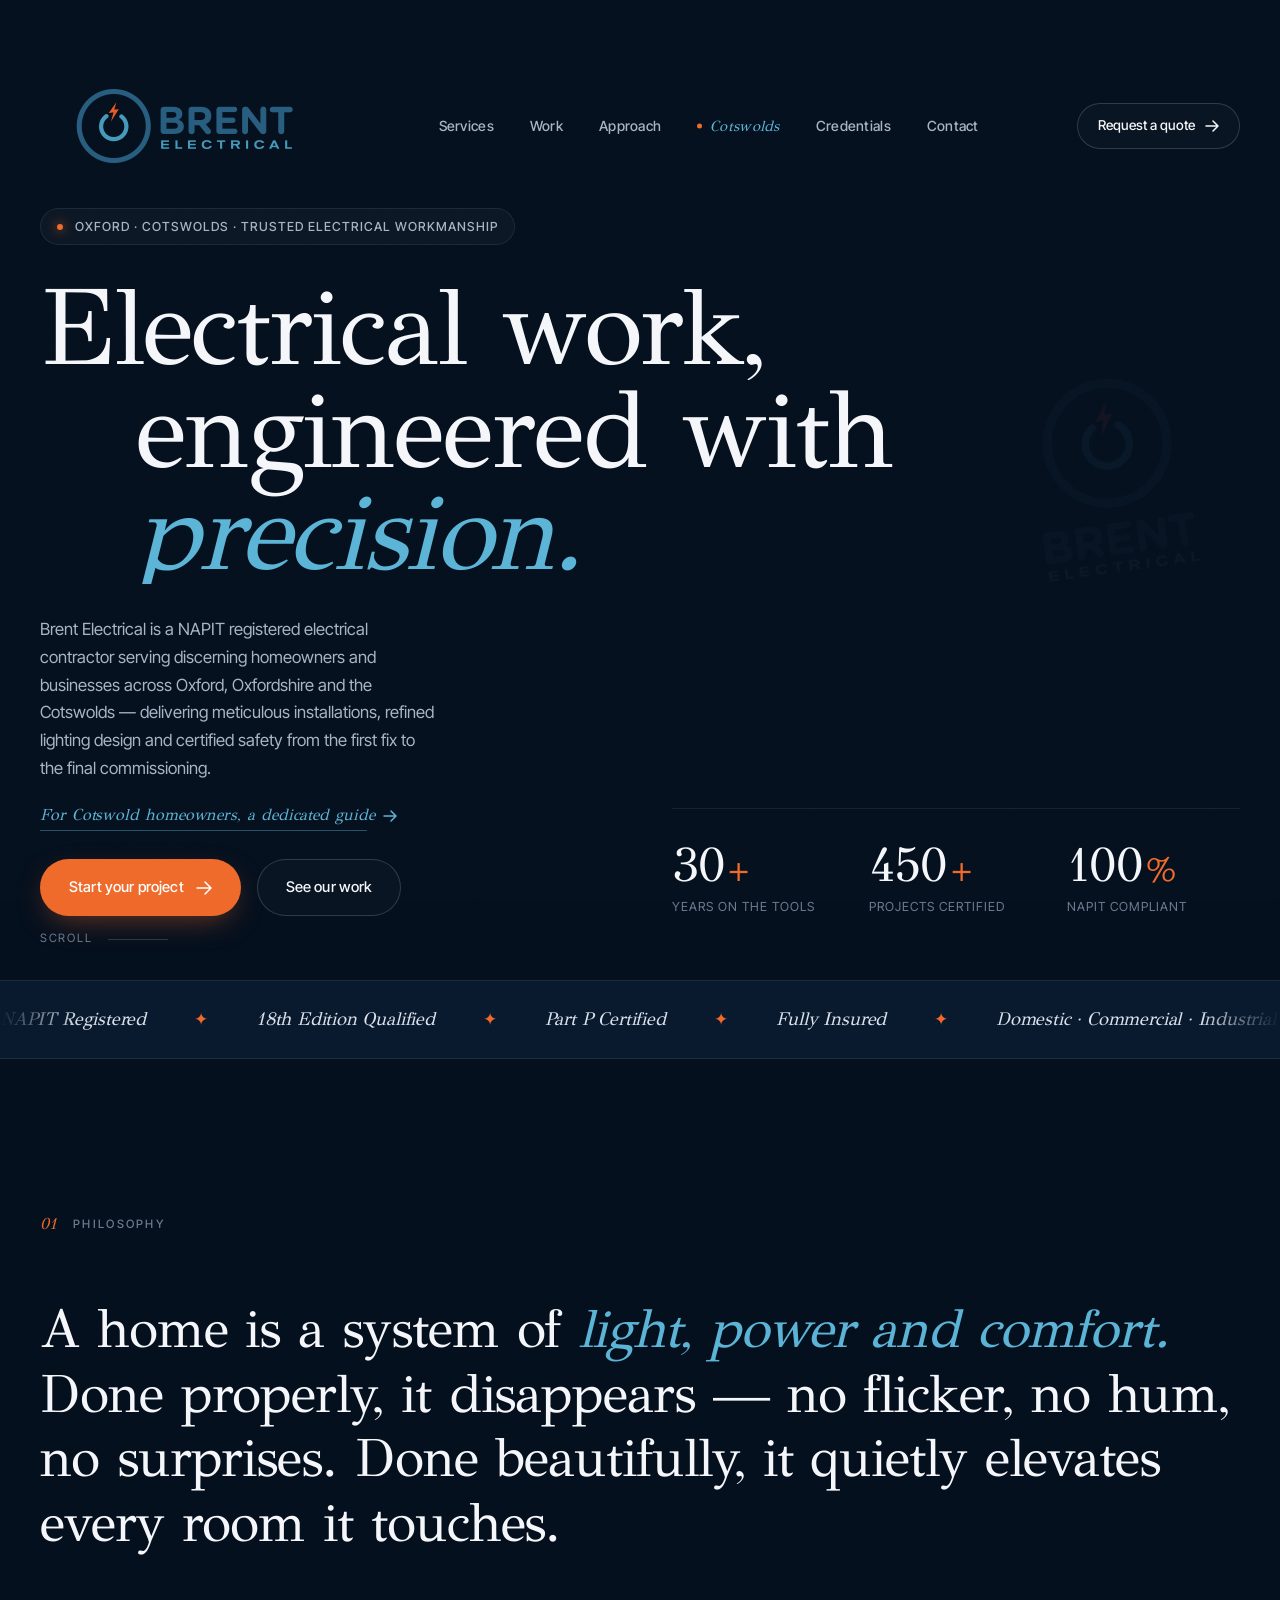
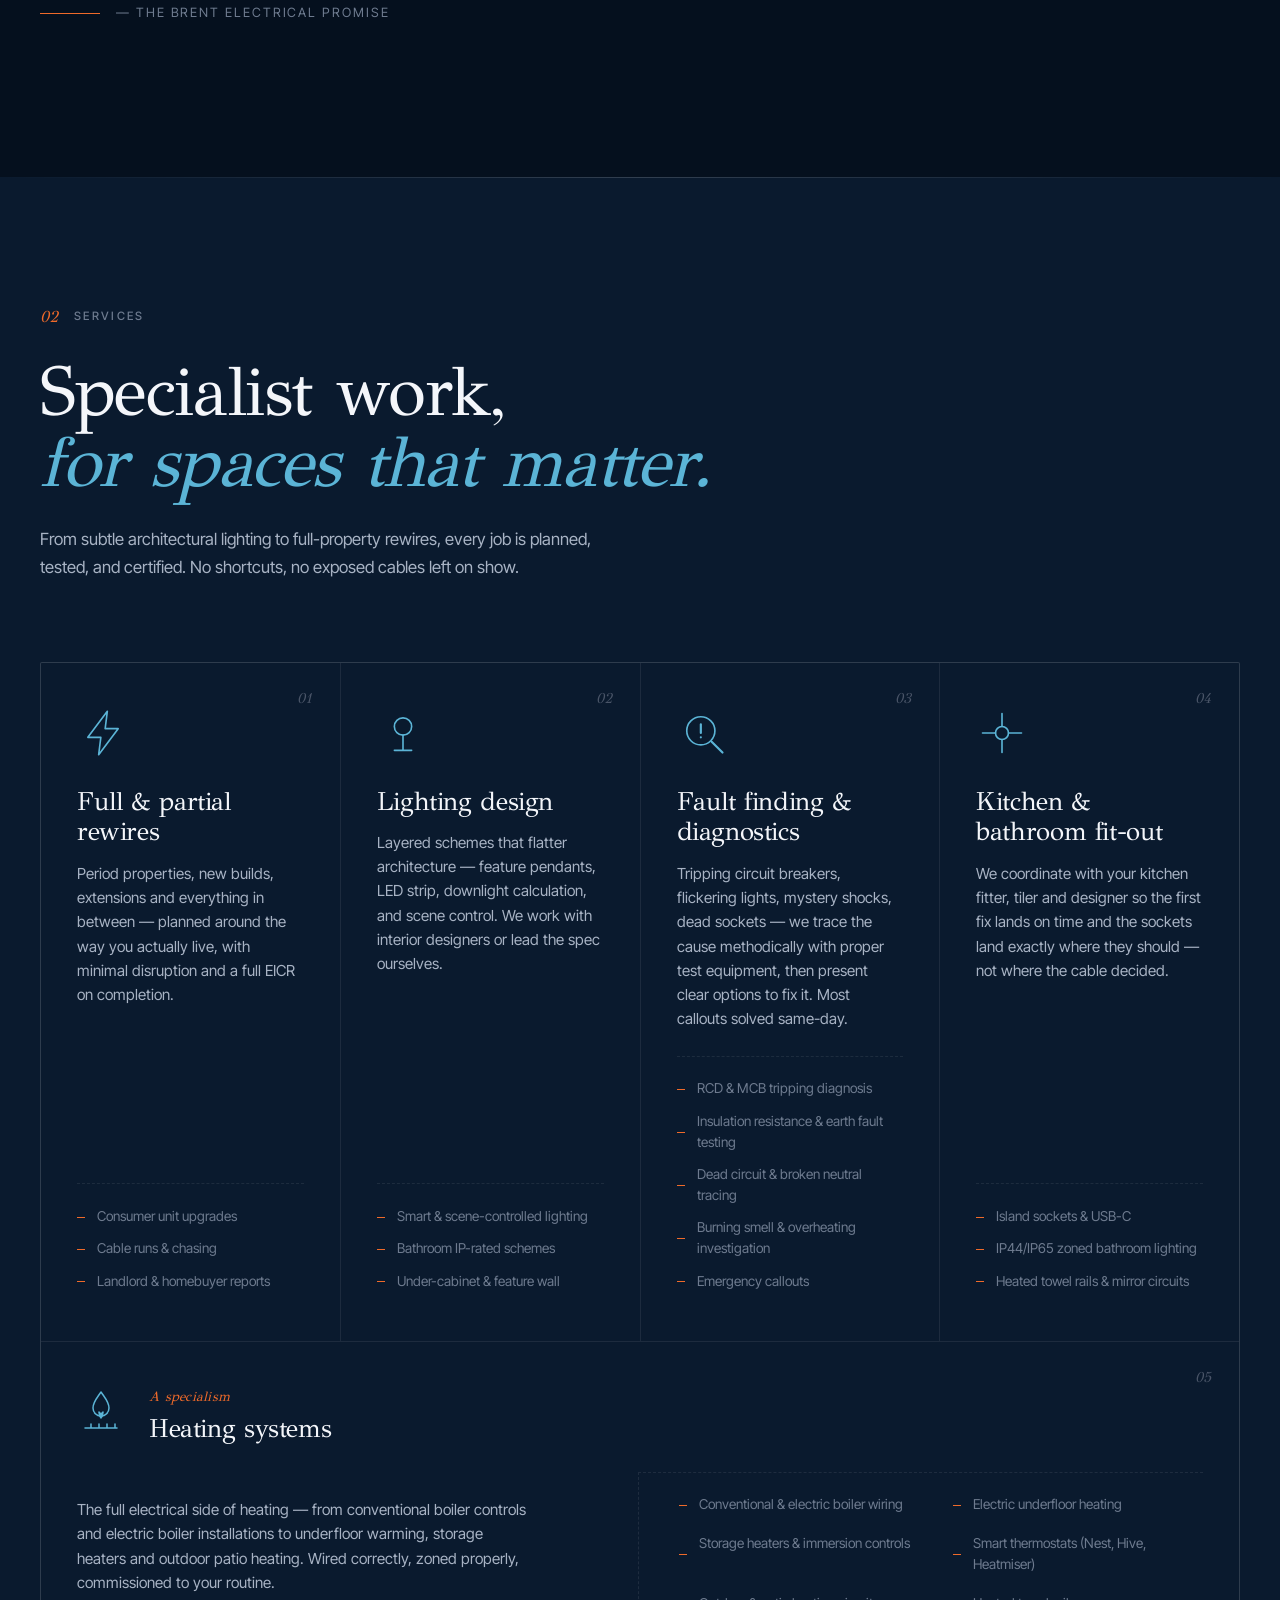
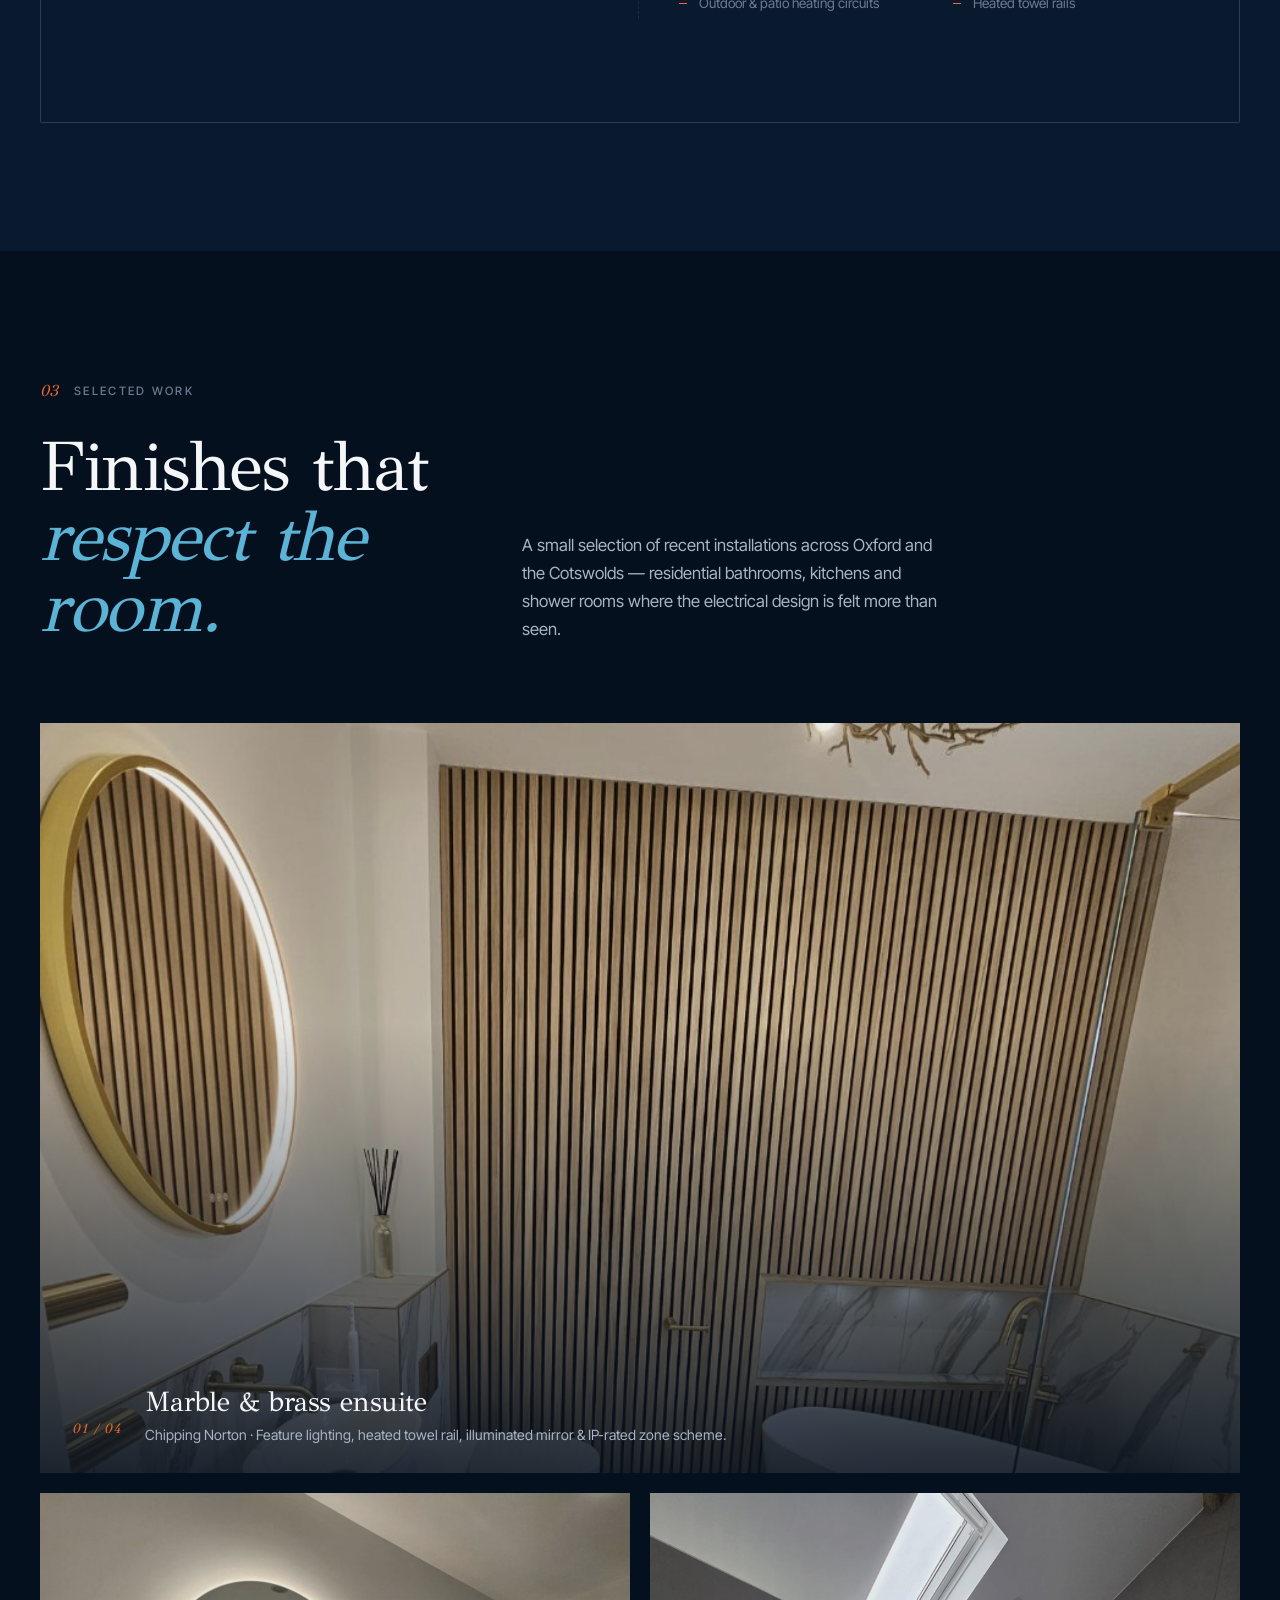
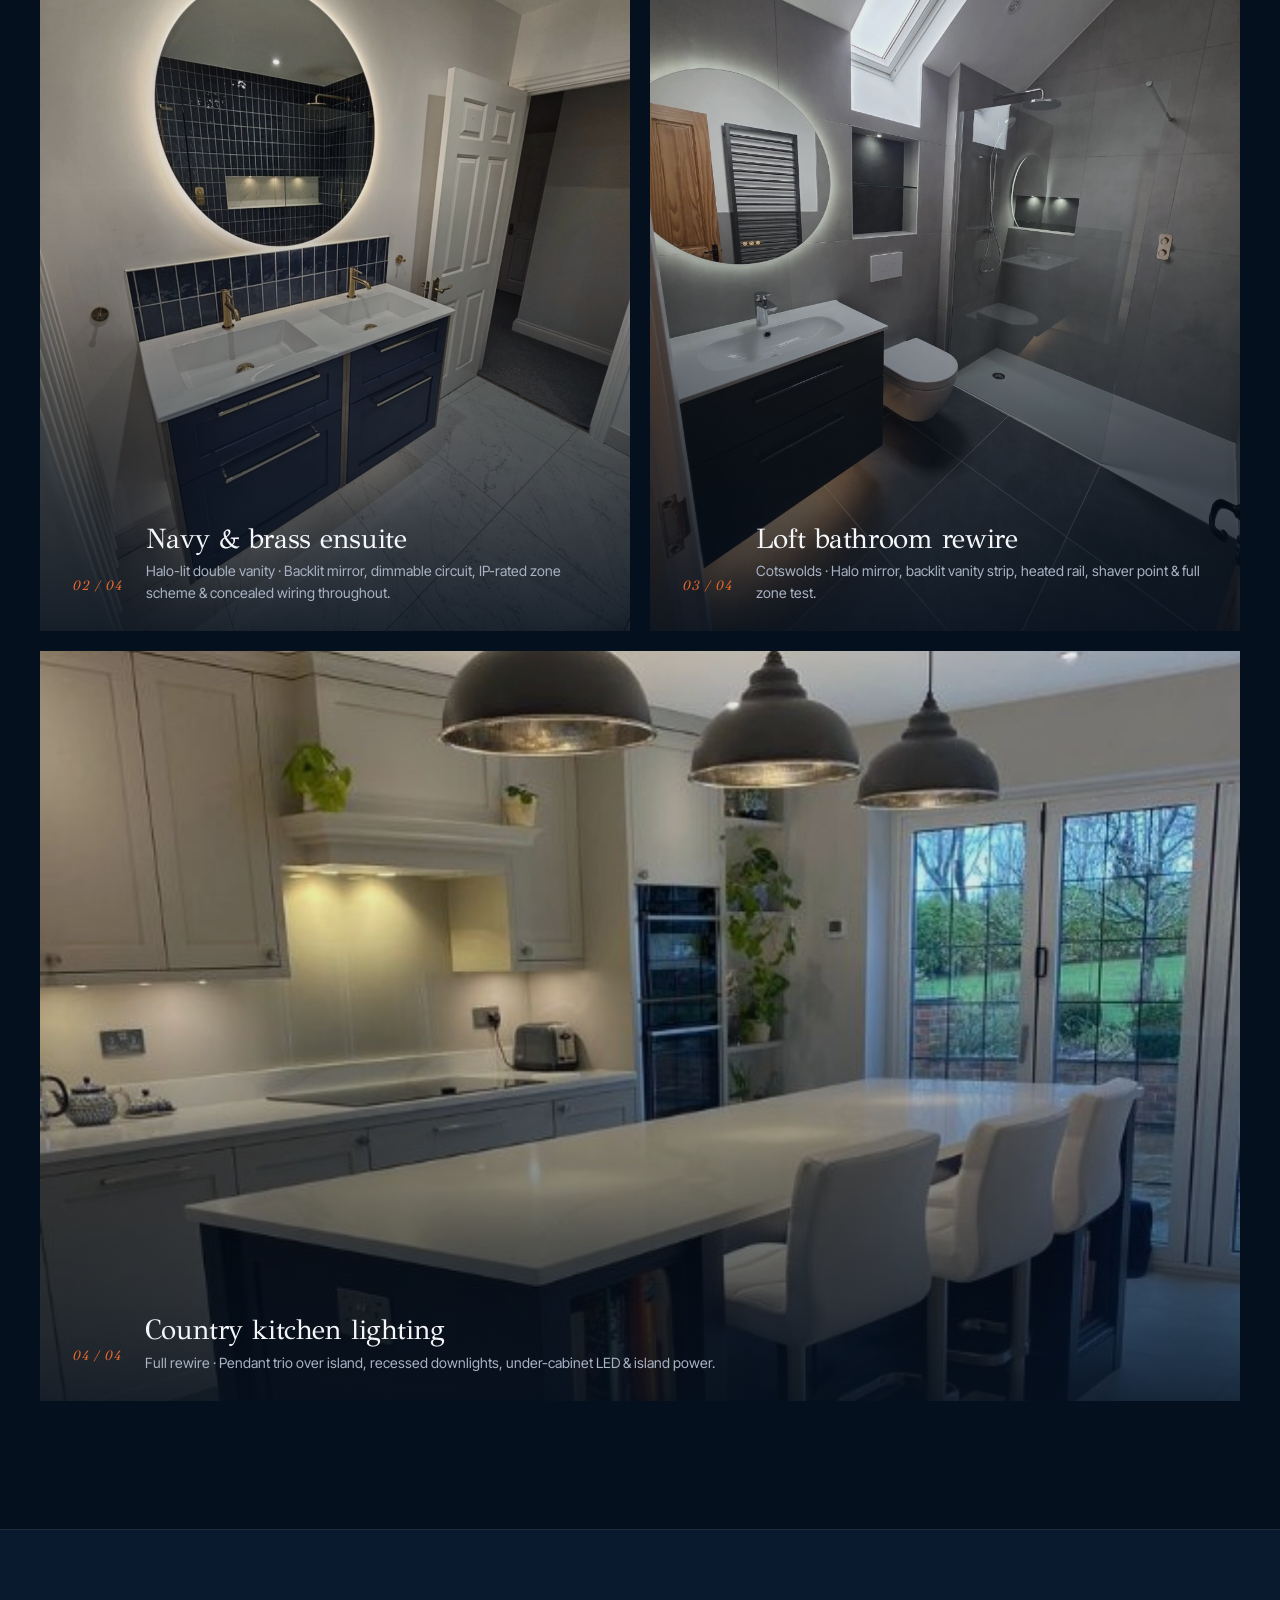
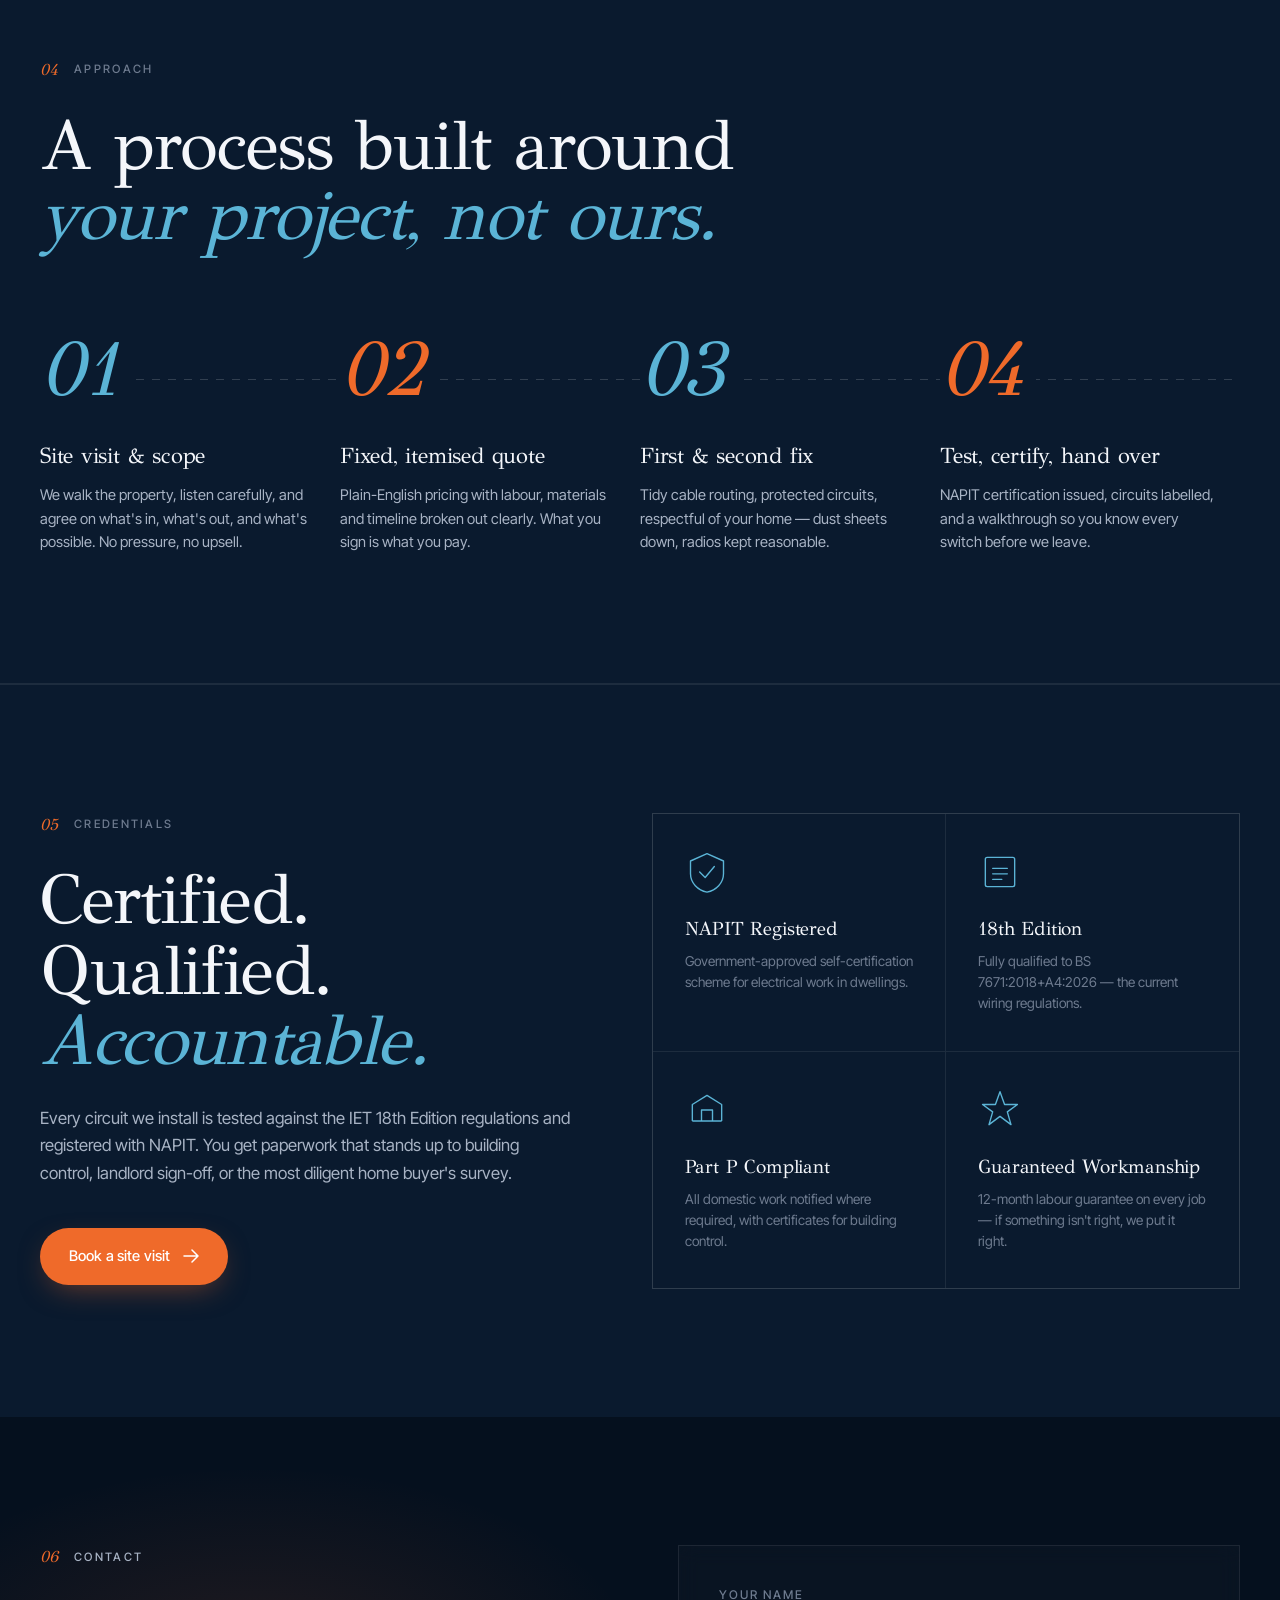
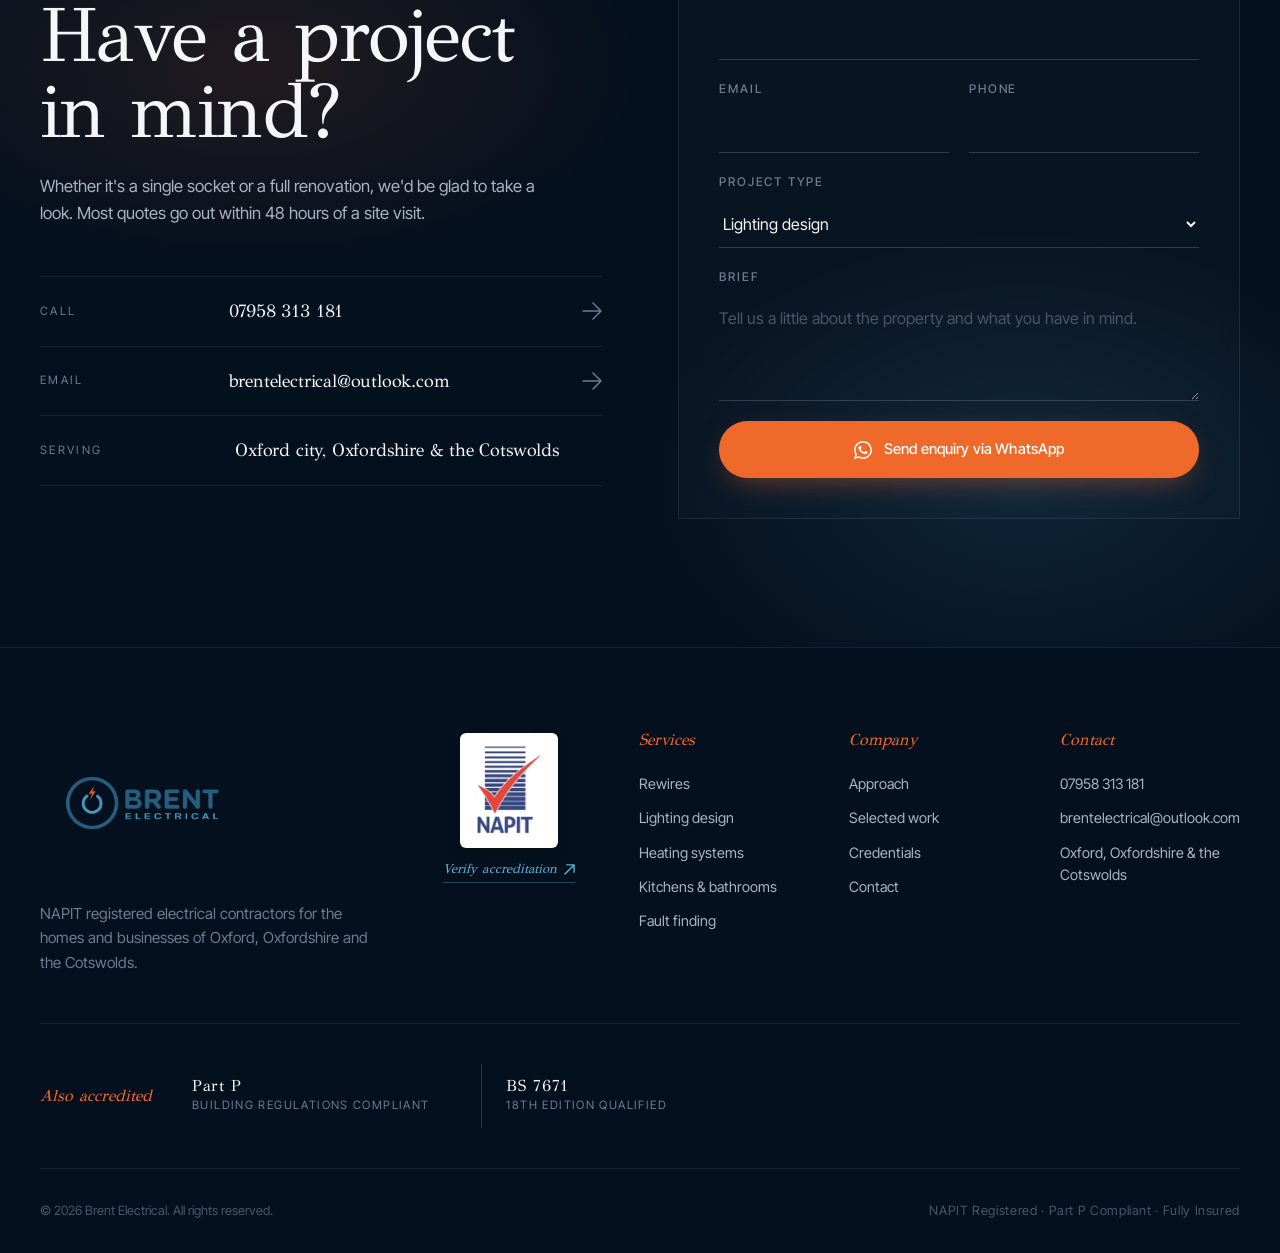
==== index.html @ f73deb99 "Update Cotswolds links to use new path" ====
<!DOCTYPE html>
<html lang="en">
<head>
<meta charset="UTF-8" />
<meta name="viewport" content="width=device-width, initial-scale=1.0" />
<title>Brent Electrical — Oxfordshire's Premium Electrician</title>
<meta name="description" content="NAPIT registered electricians serving Oxford, Oxfordshire and the Cotswolds. Meticulous workmanship for premium homes and businesses — rewires, lighting design, smart homes." />
<link rel="icon" type="image/png" href="assets/logo-stacked.png" />

<!-- Fonts: GFS Didot (editorial serif display) + Inter Tight for body -->
<link rel="preconnect" href="https://fonts.googleapis.com" />
<link rel="preconnect" href="https://fonts.gstatic.com" crossorigin />
<link href="https://fonts.googleapis.com/css2?family=GFS+Didot&family=Inter+Tight:wght@300;400;500;600;700&display=swap" rel="stylesheet" />

<link rel="stylesheet" href="styles.css" />
</head>
<body>

<!-- Grain overlay for filmic depth -->
<div class="grain" aria-hidden="true"></div>

<!-- Navigation -->
<header class="nav" id="nav">
  <div class="nav-inner">
    <a href="#top" class="nav-logo" aria-label="Brent Electrical home">
      <img src="assets/logo-horizontal.png" alt="Brent Electrical" />
    </a>
    <nav class="nav-links" aria-label="Main navigation">
      <a href="#services">Services</a>
      <a href="#work">Work</a>
      <a href="#approach">Approach</a>
      <a href="/cotswolds/" class="nav-cotswold">Cotswolds</a>
      <a href="#trust">Credentials</a>
      <a href="#contact">Contact</a>
    </nav>
    <a href="#contact" class="nav-cta">
      <span>Request a quote</span>
      <svg width="14" height="14" viewBox="0 0 14 14" fill="none"><path d="M1 7h12M8 2l5 5-5 5" stroke="currentColor" stroke-width="1.5" stroke-linecap="round" stroke-linejoin="round"/></svg>
    </a>
    <button class="nav-burger" aria-label="Open menu" id="burger">
      <span></span><span></span>
    </button>
  </div>
  <div class="nav-mobile" id="navMobile">
    <a href="#services">Services</a>
    <a href="#work">Work</a>
    <a href="#approach">Approach</a>
    <a href="cotswolds.html" class="nav-cotswold">Cotswolds</a>
    <a href="#trust">Credentials</a>
    <a href="#contact">Contact</a>
    <a href="#contact" class="nav-mobile-cta">Request a quote →</a>
  </div>
</header>

<!-- HERO -->
<section class="hero" id="top">
  <div class="hero-ambient"></div>
  <div class="hero-grid">
    <div class="hero-meta">
      <div class="hero-eyebrow">
        <span class="dot"></span>
        <span>Oxford · Cotswolds · Trusted electrical workmanship</span>
      </div>
    </div>

    <div class="hero-headline">
      <h1>
        <span class="line line-1">Electrical work,</span>
        <span class="line line-2">engineered with <em>precision.</em></span>
      </h1>
    </div>

    <div class="hero-body">
      <p>
        Brent Electrical is a NAPIT registered electrical contractor serving
        discerning homeowners and businesses across Oxford, Oxfordshire and
        the Cotswolds — delivering meticulous installations, refined lighting
        design and certified safety from the first fix to the final commissioning.
      </p>
      <a href="/cotswolds/" class="hero-inline-link">
        <span>For Cotswold homeowners, a dedicated guide</span>
        <svg width="14" height="14" viewBox="0 0 14 14" fill="none" aria-hidden="true"><path d="M1 7h12M8 2l5 5-5 5" stroke="currentColor" stroke-width="1.5" stroke-linecap="round" stroke-linejoin="round"/></svg>
      </a>
      <div class="hero-cta-row">
        <a href="#contact" class="btn btn-primary">
          <span>Start your project</span>
          <svg width="16" height="16" viewBox="0 0 16 16" fill="none"><path d="M1 8h14M9 2l6 6-6 6" stroke="currentColor" stroke-width="1.5" stroke-linecap="round" stroke-linejoin="round"/></svg>
        </a>
        <a href="#work" class="btn btn-ghost">
          <span>See our work</span>
        </a>
      </div>
    </div>

    <div class="hero-stats">
      <div class="stat">
        <div class="stat-num"><span data-count="30">0</span><span class="plus">+</span></div>
        <div class="stat-label">Years on the tools</div>
      </div>
      <div class="stat">
        <div class="stat-num"><span data-count="450">0</span><span class="plus">+</span></div>
        <div class="stat-label">Projects certified</div>
      </div>
      <div class="stat">
        <div class="stat-num"><span data-count="100">0</span><span class="plus">%</span></div>
        <div class="stat-label">NAPIT compliant</div>
      </div>
    </div>

    <div class="hero-mark" aria-hidden="true">
      <img src="assets/logo-stacked.png" alt="" />
    </div>
  </div>

  <div class="hero-scroll">
    <span>Scroll</span>
    <div class="scroll-line"><div class="scroll-line-inner"></div></div>
  </div>
</section>

<!-- MARQUEE / CREDENTIALS STRIP -->
<section class="marquee" aria-label="Credentials">
  <div class="marquee-track">
    <span>NAPIT Registered</span><span class="sep">✦</span>
    <span>18th Edition Qualified</span><span class="sep">✦</span>
    <span>Part P Certified</span><span class="sep">✦</span>
    <span>Fully Insured</span><span class="sep">✦</span>
    <span>Domestic · Commercial · Industrial</span><span class="sep">✦</span>
    <span>NAPIT Registered</span><span class="sep">✦</span>
    <span>18th Edition Qualified</span><span class="sep">✦</span>
    <span>Part P Certified</span><span class="sep">✦</span>
    <span>Fully Insured</span><span class="sep">✦</span>
    <span>Domestic · Commercial · Industrial</span><span class="sep">✦</span>
    <span>NAPIT Registered</span><span class="sep">✦</span>
    <span>18th Edition Qualified</span><span class="sep">✦</span>
  </div>
</section>

<!-- INTRO / MANIFESTO -->
<section class="manifesto reveal">
  <div class="container">
    <div class="section-label"><span>01</span><span>Philosophy</span></div>
    <h2 class="manifesto-text">
      A home is a system of <em>light, power and comfort.</em> Done properly, it disappears —
      no flicker, no hum, no surprises. Done beautifully, it quietly elevates every room it touches.
    </h2>
    <div class="manifesto-signoff">
      <span class="line-deco"></span>
      <span>— The Brent Electrical promise</span>
    </div>
  </div>
</section>

<!-- SERVICES -->
<section class="services" id="services">
  <div class="container">
    <div class="section-head">
      <div class="section-label"><span>02</span><span>Services</span></div>
      <h2 class="section-title">
        Specialist work,<br/>
        <em>for spaces that matter.</em>
      </h2>
      <p class="section-sub">From subtle architectural lighting to full-property rewires, every job is planned, tested, and certified. No shortcuts, no exposed cables left on show.</p>
    </div>

    <div class="services-grid">
      <article class="service-card reveal" data-delay="0">
        <div class="service-number">01</div>
        <div class="service-icon">
          <svg viewBox="0 0 48 48" fill="none"><path d="M28 4L10 28h12l-2 16 18-24H26l2-16z" stroke="currentColor" stroke-width="1.5" stroke-linejoin="round"/></svg>
        </div>
        <h3>Full &amp; partial rewires</h3>
        <p>Period properties, new builds, extensions and everything in between — planned around the way you actually live, with minimal disruption and a full EICR on completion.</p>
        <ul class="service-list">
          <li>Consumer unit upgrades</li>
          <li>Cable runs &amp; chasing</li>
          <li>Landlord &amp; homebuyer reports</li>
        </ul>
      </article>

      <article class="service-card reveal" data-delay="80">
        <div class="service-number">02</div>
        <div class="service-icon">
          <svg viewBox="0 0 48 48" fill="none"><circle cx="24" cy="18" r="8" stroke="currentColor" stroke-width="1.5"/><path d="M24 26v14M16 40h16" stroke="currentColor" stroke-width="1.5" stroke-linecap="round"/></svg>
        </div>
        <h3>Lighting design</h3>
        <p>Layered schemes that flatter architecture — feature pendants, LED strip, downlight calculation, and scene control. We work with interior designers or lead the spec ourselves.</p>
        <ul class="service-list">
          <li>Smart &amp; scene-controlled lighting</li>
          <li>Bathroom IP-rated schemes</li>
          <li>Under-cabinet &amp; feature wall</li>
        </ul>
      </article>

      <article class="service-card reveal" data-delay="240">
        <div class="service-number">03</div>
        <div class="service-icon">
          <svg viewBox="0 0 48 48" fill="none"><circle cx="22" cy="22" r="13" stroke="currentColor" stroke-width="1.5"/><path d="M32 32l10 10" stroke="currentColor" stroke-width="2" stroke-linecap="round"/><path d="M22 16v8M22 28h.01" stroke="currentColor" stroke-width="2" stroke-linecap="round"/></svg>
        </div>
        <h3>Fault finding &amp; diagnostics</h3>
        <p>Tripping circuit breakers, flickering lights, mystery shocks, dead sockets — we trace the cause methodically with proper test equipment, then present clear options to fix it. Most callouts solved same-day.</p>
        <ul class="service-list">
          <li>RCD &amp; MCB tripping diagnosis</li>
          <li>Insulation resistance &amp; earth fault testing</li>
          <li>Dead circuit &amp; broken neutral tracing</li>
          <li>Burning smell &amp; overheating investigation</li>
          <li>Emergency callouts</li>
        </ul>
      </article>

      <article class="service-card reveal" data-delay="320">
        <div class="service-number">04</div>
        <div class="service-icon">
          <svg viewBox="0 0 48 48" fill="none"><path d="M24 6v12m0 12v12M6 24h12m12 0h12" stroke="currentColor" stroke-width="1.5" stroke-linecap="round"/><circle cx="24" cy="24" r="6" stroke="currentColor" stroke-width="1.5"/></svg>
        </div>
        <h3>Kitchen &amp; bathroom fit-out</h3>
        <p>We coordinate with your kitchen fitter, tiler and designer so the first fix lands on time and the sockets land exactly where they should — not where the cable decided.</p>
        <ul class="service-list">
          <li>Island sockets &amp; USB-C</li>
          <li>IP44/IP65 zoned bathroom lighting</li>
          <li>Heated towel rails &amp; mirror circuits</li>
        </ul>
      </article>

      <article class="service-card service-card-feature reveal" data-delay="400">
        <div class="service-number">05</div>
        <div class="service-feature-inner">
          <div class="service-feature-head">
            <div class="service-icon">
              <svg viewBox="0 0 48 48" fill="none"><path d="M24 6c-4 6-8 10-8 16a8 8 0 0016 0c0-6-4-10-8-16z" stroke="currentColor" stroke-width="1.5" stroke-linejoin="round"/><path d="M24 32c-2-2-2-4-2-6 1 1 2 2 2 3 0-1 1-2 2-3 0 2 0 4-2 6z" stroke="currentColor" stroke-width="1.5" stroke-linejoin="round" fill="currentColor" fill-opacity="0.2"/><path d="M8 42h32M14 38v4M22 38v4M30 38v4M38 38v4" stroke="currentColor" stroke-width="1.5" stroke-linecap="round"/></svg>
            </div>
            <div>
              <div class="service-feature-tag">A specialism</div>
              <h3>Heating systems</h3>
            </div>
          </div>
          <p>The full electrical side of heating — from conventional boiler controls and electric boiler installations to underfloor warming, storage heaters and outdoor patio heating. Wired correctly, zoned properly, commissioned to your routine.</p>
          <ul class="service-list service-list-feature">
            <li>Conventional &amp; electric boiler wiring</li>
            <li>Electric underfloor heating</li>
            <li>Storage heaters &amp; immersion controls</li>
            <li>Smart thermostats (Nest, Hive, Heatmiser)</li>
            <li>Outdoor &amp; patio heating circuits</li>
            <li>Heated towel rails</li>
          </ul>
        </div>
      </article>
    </div>
  </div>
</section>

<!-- FEATURED WORK -->
<section class="work" id="work">
  <div class="container">
    <div class="section-head section-head-work">
      <div>
        <div class="section-label"><span>03</span><span>Selected Work</span></div>
        <h2 class="section-title">Finishes that<br/><em>respect the room.</em></h2>
      </div>
      <p class="section-sub">A small selection of recent installations across Oxford and the Cotswolds — residential bathrooms, kitchens and shower rooms where the electrical design is felt more than seen.</p>
    </div>

    <div class="work-grid">
      <figure class="work-item work-item-lg reveal">
        <div class="work-img">
          <img src="assets/project-1-bathroom-gold.png" alt="Luxury marble bathroom with brass fixtures and slatted wood feature wall" loading="lazy" class="img-focal-top"/>
        </div>
        <figcaption>
          <div class="work-num">01 / 04</div>
          <div class="work-info">
            <h3>Marble &amp; brass ensuite</h3>
            <p>Chipping Norton · Feature lighting, heated towel rail, illuminated mirror &amp; IP-rated zone scheme.</p>
          </div>
        </figcaption>
      </figure>

      <figure class="work-item work-item-sm reveal" data-delay="120">
        <div class="work-img">
          <img src="assets/project-2-bathroom-navy.jpg" alt="Navy-tiled bathroom with halo backlit mirror, brass taps and marble flooring" loading="lazy" class="img-focal-mirror"/>
        </div>
        <figcaption>
          <div class="work-num">02 / 04</div>
          <div class="work-info">
            <h3>Navy &amp; brass ensuite</h3>
            <p>Halo-lit double vanity · Backlit mirror, dimmable circuit, IP-rated zone scheme &amp; concealed wiring throughout.</p>
          </div>
        </figcaption>
      </figure>

      <figure class="work-item work-item-sm reveal" data-delay="200">
        <div class="work-img">
          <img src="assets/project-3-bathroom-grey.png" alt="Modern grey bathroom with backlit circular mirror and walk-in shower" loading="lazy" class="img-focal-center"/>
        </div>
        <figcaption>
          <div class="work-num">03 / 04</div>
          <div class="work-info">
            <h3>Loft bathroom rewire</h3>
            <p>Cotswolds · Halo mirror, backlit vanity strip, heated rail, shaver point &amp; full zone test.</p>
          </div>
        </figcaption>
      </figure>

      <figure class="work-item work-item-lg reveal" data-delay="280">
        <div class="work-img">
          <img src="assets/project-4-kitchen.png" alt="Shaker kitchen with navy island and industrial pendant lights" loading="lazy" class="img-focal-top"/>
        </div>
        <figcaption>
          <div class="work-num">04 / 04</div>
          <div class="work-info">
            <h3>Country kitchen lighting</h3>
            <p>Full rewire · Pendant trio over island, recessed downlights, under-cabinet LED &amp; island power.</p>
          </div>
        </figcaption>
      </figure>
    </div>
  </div>
</section>

<!-- APPROACH / PROCESS -->
<section class="approach" id="approach">
  <div class="container">
    <div class="section-head">
      <div class="section-label"><span>04</span><span>Approach</span></div>
      <h2 class="section-title">A process built around<br/><em>your project, not ours.</em></h2>
    </div>

    <ol class="process">
      <li class="process-step reveal">
        <div class="process-num">01</div>
        <div class="process-body">
          <h3>Site visit &amp; scope</h3>
          <p>We walk the property, listen carefully, and agree on what's in, what's out, and what's possible. No pressure, no upsell.</p>
        </div>
      </li>
      <li class="process-step reveal" data-delay="80">
        <div class="process-num">02</div>
        <div class="process-body">
          <h3>Fixed, itemised quote</h3>
          <p>Plain-English pricing with labour, materials and timeline broken out clearly. What you sign is what you pay.</p>
        </div>
      </li>
      <li class="process-step reveal" data-delay="160">
        <div class="process-num">03</div>
        <div class="process-body">
          <h3>First &amp; second fix</h3>
          <p>Tidy cable routing, protected circuits, respectful of your home — dust sheets down, radios kept reasonable.</p>
        </div>
      </li>
      <li class="process-step reveal" data-delay="240">
        <div class="process-num">04</div>
        <div class="process-body">
          <h3>Test, certify, hand over</h3>
          <p>NAPIT certification issued, circuits labelled, and a walkthrough so you know every switch before we leave.</p>
        </div>
      </li>
    </ol>
  </div>
</section>

<!-- TRUST / CREDENTIALS -->
<section class="trust" id="trust">
  <div class="container">
    <div class="trust-grid">
      <div class="trust-left">
        <div class="section-label"><span>05</span><span>Credentials</span></div>
        <h2 class="section-title">Certified.<br/>Qualified.<br/><em>Accountable.</em></h2>
        <p class="section-sub">Every circuit we install is tested against the IET 18th Edition regulations and registered with NAPIT. You get paperwork that stands up to building control, landlord sign-off, or the most diligent home buyer's survey.</p>
        <a href="#contact" class="btn btn-primary">
          <span>Book a site visit</span>
          <svg width="16" height="16" viewBox="0 0 16 16" fill="none"><path d="M1 8h14M9 2l6 6-6 6" stroke="currentColor" stroke-width="1.5" stroke-linecap="round" stroke-linejoin="round"/></svg>
        </a>
      </div>
      <div class="trust-right">
        <div class="credential">
          <div class="credential-badge">
            <svg viewBox="0 0 48 48" fill="none"><path d="M24 4l18 8v14c0 10-8 18-18 20-10-2-18-10-18-20V12l18-8z" stroke="currentColor" stroke-width="1.5" stroke-linejoin="round"/><path d="M16 24l6 6 10-12" stroke="currentColor" stroke-width="1.5" stroke-linecap="round" stroke-linejoin="round"/></svg>
          </div>
          <h4>NAPIT Registered</h4>
          <p>Government-approved self-certification scheme for electrical work in dwellings.</p>
        </div>
        <div class="credential">
          <div class="credential-badge">
            <svg viewBox="0 0 48 48" fill="none"><rect x="8" y="8" width="32" height="32" rx="2" stroke="currentColor" stroke-width="1.5"/><path d="M16 20h16M16 26h16M16 32h10" stroke="currentColor" stroke-width="1.5" stroke-linecap="round"/></svg>
          </div>
          <h4>18th Edition</h4>
          <p>Fully qualified to BS 7671:2018+A4:2026 — the current wiring regulations.</p>
        </div>
        <div class="credential">
          <div class="credential-badge">
            <svg viewBox="0 0 48 48" fill="none"><path d="M8 36V18l16-10 16 10v18" stroke="currentColor" stroke-width="1.5" stroke-linejoin="round"/><path d="M8 36h32M18 36V24h12v12" stroke="currentColor" stroke-width="1.5" stroke-linejoin="round"/></svg>
          </div>
          <h4>Part P Compliant</h4>
          <p>All domestic work notified where required, with certificates for building control.</p>
        </div>
        <div class="credential">
          <div class="credential-badge">
            <svg viewBox="0 0 48 48" fill="none"><path d="M24 4l5 14h14l-11 8 4 14-12-9-12 9 4-14L5 18h14l5-14z" stroke="currentColor" stroke-width="1.5" stroke-linejoin="round"/></svg>
          </div>
          <h4>Guaranteed Workmanship</h4>
          <p>12-month labour guarantee on every job — if something isn't right, we put it right.</p>
        </div>
      </div>
    </div>
  </div>
</section>

<!-- CONTACT CTA -->
<section class="contact" id="contact">
  <div class="contact-ambient"></div>
  <div class="container">
    <div class="contact-inner">
      <div class="contact-left">
        <div class="section-label light"><span>06</span><span>Contact</span></div>
        <h2 class="contact-title">
          Have a project<br/>in mind?
        </h2>
        <p class="contact-sub">Whether it's a single socket or a full renovation, we'd be glad to take a look. Most quotes go out within 48 hours of a site visit.</p>

        <div class="contact-methods">
          <a href="tel:07958313181" class="contact-method">
            <div class="cm-label">Call</div>
            <div class="cm-value">07958 313 181</div>
            <svg width="20" height="20" viewBox="0 0 20 20" fill="none"><path d="M1 10h18M11 2l8 8-8 8" stroke="currentColor" stroke-width="1.5" stroke-linecap="round" stroke-linejoin="round"/></svg>
          </a>
          <a href="mailto:brentelectrical@outlook.com" class="contact-method">
            <div class="cm-label">Email</div>
            <div class="cm-value">brentelectrical@outlook.com</div>
            <svg width="20" height="20" viewBox="0 0 20 20" fill="none"><path d="M1 10h18M11 2l8 8-8 8" stroke="currentColor" stroke-width="1.5" stroke-linecap="round" stroke-linejoin="round"/></svg>
          </a>
          <div class="contact-method contact-method-static">
            <div class="cm-label">Serving</div>
            <div class="cm-value">Oxford city, Oxfordshire &amp; the Cotswolds</div>
          </div>
        </div>
      </div>

      <form class="contact-form" id="contactForm" novalidate>
        <div class="field">
          <label for="name">Your name</label>
          <input type="text" id="name" name="name" required />
        </div>
        <div class="field-row">
          <div class="field">
            <label for="email">Email</label>
            <input type="email" id="email" name="email" required />
          </div>
          <div class="field">
            <label for="phone">Phone</label>
            <input type="tel" id="phone" name="phone" />
          </div>
        </div>
        <div class="field">
          <label for="type">Project type</label>
          <select id="type" name="type">
            <option>Lighting design</option>
            <option>Full or partial rewire</option>
            <option>Kitchen / bathroom fit-out</option>
            <option>Heating systems</option>
            <option>Fault finding &amp; diagnostics</option>
            <option>Something else</option>
          </select>
        </div>
        <div class="field">
          <label for="message">Brief</label>
          <textarea id="message" name="message" rows="4" placeholder="Tell us a little about the property and what you have in mind."></textarea>
        </div>
        <button type="submit" class="btn btn-primary btn-full">
          <svg width="18" height="18" viewBox="0 0 24 24" fill="currentColor" aria-hidden="true"><path d="M17.472 14.382c-.297-.149-1.758-.867-2.03-.967-.273-.099-.471-.148-.67.15-.197.297-.767.966-.94 1.164-.173.199-.347.223-.644.075-.297-.15-1.255-.463-2.39-1.475-.883-.788-1.48-1.761-1.653-2.059-.173-.297-.018-.458.13-.606.134-.133.298-.347.446-.52.149-.174.198-.298.298-.497.099-.198.05-.371-.025-.52-.075-.149-.669-1.612-.916-2.207-.242-.579-.487-.5-.669-.51-.173-.008-.371-.01-.57-.01-.198 0-.52.074-.792.372-.272.297-1.04 1.016-1.04 2.479 0 1.462 1.065 2.875 1.213 3.074.149.198 2.096 3.2 5.077 4.487.709.306 1.262.489 1.694.625.712.227 1.36.195 1.871.118.571-.085 1.758-.719 2.006-1.413.248-.694.248-1.289.173-1.413-.074-.124-.272-.198-.57-.347m-5.421 7.403h-.004a9.87 9.87 0 01-5.031-1.378l-.361-.214-3.741.982.998-3.648-.235-.374a9.86 9.86 0 01-1.51-5.26c.001-5.45 4.436-9.884 9.888-9.884 2.64 0 5.122 1.03 6.988 2.898a9.825 9.825 0 012.893 6.994c-.003 5.45-4.437 9.884-9.885 9.884m8.413-18.297A11.815 11.815 0 0012.05 0C5.495 0 .16 5.335.157 11.892c0 2.096.547 4.142 1.588 5.945L.057 24l6.305-1.654a11.882 11.882 0 005.683 1.448h.005c6.554 0 11.89-5.335 11.893-11.893a11.821 11.821 0 00-3.48-8.413Z"/></svg>
          <span>Send enquiry via WhatsApp</span>
        </button>
      </form>
    </div>
  </div>
</section>

<!-- FOOTER -->
<footer class="footer">
  <div class="container">
    <div class="footer-top">
      <div class="footer-brand">
        <div class="footer-brand-main">
          <img src="assets/logo-horizontal.png" alt="Brent Electrical" class="footer-brand-logo" />
          <p>NAPIT registered electrical contractors for the homes and businesses of Oxford, Oxfordshire and the Cotswolds.</p>
        </div>
        <div class="footer-napit-wrap">
          <a href="https://search.napit.org.uk/member/78226/brent-electrical" target="_blank" rel="noopener" class="footer-napit" aria-label="View NAPIT accreditation for Brent Electrical">
            <img src="assets/napit-logo.png" alt="NAPIT Registered" />
          </a>
          <a href="https://search.napit.org.uk/member/78226/brent-electrical" target="_blank" rel="noopener" class="footer-napit-verify">
            <span>Verify accreditation</span>
            <svg width="11" height="11" viewBox="0 0 12 12" fill="none" aria-hidden="true"><path d="M3 1h8v8M11 1L1 11" stroke="currentColor" stroke-width="1.5" stroke-linecap="round" stroke-linejoin="round"/></svg>
          </a>
        </div>
      </div>
      <div class="footer-cols">
        <div class="footer-col">
          <h5>Services</h5>
          <a href="#services">Rewires</a>
          <a href="#services">Lighting design</a>
          <a href="#services">Heating systems</a>
          <a href="#services">Kitchens &amp; bathrooms</a>
          <a href="#services">Fault finding</a>
        </div>
        <div class="footer-col">
          <h5>Company</h5>
          <a href="#approach">Approach</a>
          <a href="#work">Selected work</a>
          <a href="#trust">Credentials</a>
          <a href="#contact">Contact</a>
        </div>
        <div class="footer-col">
          <h5>Contact</h5>
          <a href="tel:07958313181">07958 313 181</a>
          <a href="mailto:brentelectrical@outlook.com">brentelectrical@outlook.com</a>
          <span>Oxford, Oxfordshire &amp; the Cotswolds</span>
        </div>
      </div>
    </div>
    <div class="footer-accred">
      <div class="footer-accred-label">Also accredited</div>
      <div class="footer-accred-marks">
        <div class="accred-mark">
          <strong>Part P</strong>
          <span>Building Regulations Compliant</span>
        </div>
        <div class="accred-mark">
          <strong>BS 7671</strong>
          <span>18th Edition Qualified</span>
        </div>
      </div>
    </div>
    <div class="footer-bottom">
      <span>© <span id="year"></span> Brent Electrical. All rights reserved.</span>
      <span class="footer-meta">NAPIT Registered · Part P Compliant · Fully Insured</span>
    </div>
  </div>
</footer>

<script src="script.js"></script>
</body>
</html>
---- styles.css ----
/* ============================================================
   BRENT ELECTRICAL — Premium editorial dark theme
   Palette driven by the logo: deep navy, mid teal-blue, 
   ember orange accent (the lightning bolt).
   ============================================================ */

:root {
  /* Core palette — pulled from the logo */
  --navy-950: #05101e;        /* deepest — background */
  --navy-900: #0a1a2e;        /* primary surface */
  --navy-800: #0f2540;        /* elevated surface */
  --navy-700: #17324f;        /* borders / hover */
  --navy-600: #1f4367;        /* logo deep blue */
  --blue-500: #3d9bc9;        /* logo mid-blue */
  --blue-400: #5bb4d6;        /* logo light-blue */
  --ember:    #ef6a2a;        /* logo bolt accent */
  --ember-soft: #f58b52;

  --ink-100: #f4f6fa;
  --ink-200: #dde3ed;
  --ink-300: #a8b3c4;
  --ink-400: #6e7b8f;
  --ink-500: #4a5568;

  --line: rgba(255,255,255,0.08);
  --line-strong: rgba(255,255,255,0.16);

  /* Typography */
  --font-display: 'GFS Didot', Didot, 'Bodoni MT', serif;
  --font-body: 'Inter Tight', -apple-system, BlinkMacSystemFont, sans-serif;

  /* Motion */
  --ease: cubic-bezier(0.22, 1, 0.36, 1);
  --ease-snap: cubic-bezier(0.4, 0, 0.2, 1);

  /* Layout */
  --max: 1320px;
  --pad: clamp(1.25rem, 4vw, 2.5rem);
}

* { box-sizing: border-box; margin: 0; padding: 0; }

html {
  scroll-behavior: smooth;
  -webkit-text-size-adjust: 100%;
  background: var(--navy-950);
  width: 100%;
  min-width: 320px;
}

section[id] { scroll-margin-top: 260px; }

body {
  font-family: var(--font-body);
  font-weight: 400;
  color: var(--ink-200);
  background: var(--navy-950);
  line-height: 1.55;
  -webkit-font-smoothing: antialiased;
  -moz-osx-font-smoothing: grayscale;
  overflow-x: hidden;
  position: relative;
  width: 100%;
  max-width: 100%;
}

img { max-width: 100%; display: block; }

a { color: inherit; text-decoration: none; }
button { font: inherit; color: inherit; background: none; border: 0; cursor: pointer; }

.container {
  max-width: var(--max);
  margin: 0 auto;
  padding: 0 var(--pad);
  position: relative;
}

/* ---------- GRAIN OVERLAY ---------- */
.grain {
  position: fixed;
  inset: 0;
  pointer-events: none;
  z-index: 9999;
  opacity: 0.035;
  mix-blend-mode: overlay;
  background-image: url("data:image/svg+xml;utf8,<svg viewBox='0 0 200 200' xmlns='http://www.w3.org/2000/svg'><filter id='n'><feTurbulence type='fractalNoise' baseFrequency='0.9' numOctaves='2' stitchTiles='stitch'/></filter><rect width='100%' height='100%' filter='url(%23n)' opacity='1'/></svg>");
  background-size: 200px 200px;
}

/* ============================================================
   NAVIGATION
   ============================================================ */
.nav {
  position: fixed;
  top: 0; left: 0; right: 0;
  width: 100%;
  z-index: 100;
  padding: 1.25rem 0;
  transition: padding 0.4s var(--ease), background 0.4s var(--ease), backdrop-filter 0.4s var(--ease), border-color 0.4s var(--ease);
  border-bottom: 1px solid transparent;
}

.nav.scrolled {
  padding: 0.75rem 0;
  background: rgba(5, 16, 30, 0.72);
  backdrop-filter: blur(20px) saturate(180%);
  -webkit-backdrop-filter: blur(20px) saturate(180%);
  border-bottom-color: var(--line);
}

.nav-inner {
  max-width: var(--max);
  margin: 0 auto;
  padding: 0 var(--pad);
  display: flex;
  align-items: center;
  justify-content: space-between;
  gap: 2rem;
}

.nav-logo img {
  width: 300px;
  height: auto;
  transition: width 0.4s var(--ease), transform 0.4s var(--ease);
}
.nav.scrolled .nav-logo img {
  width: 200px;
}
.nav-logo:hover img { transform: scale(1.04); }

.nav-links {
  display: flex;
  gap: 2.25rem;
  align-items: center;
}
.nav-links a {
  font-size: 0.875rem;
  font-weight: 500;
  letter-spacing: 0.02em;
  color: var(--ink-300);
  position: relative;
  padding: 0.4rem 0;
  transition: color 0.3s var(--ease);
}
.nav-links a::after {
  content: '';
  position: absolute;
  left: 0; bottom: 0;
  width: 0; height: 1px;
  background: var(--ember);
  transition: width 0.4s var(--ease);
}
.nav-links a:hover { color: var(--ink-100); }
.nav-links a:hover::after { width: 100%; }

.nav-links a.nav-cotswold,
.nav-mobile a.nav-cotswold {
  font-family: var(--font-display);
  font-style: italic;
  font-weight: 400;
  font-size: 0.92rem;
  color: var(--blue-400);
  position: relative;
  padding-left: 0.8rem;
}
.nav-links a.nav-cotswold::before,
.nav-mobile a.nav-cotswold::before {
  content: '';
  position: absolute;
  left: 0;
  top: 50%;
  transform: translateY(-50%);
  width: 5px;
  height: 5px;
  border-radius: 50%;
  background: var(--ember);
}
.nav-links a.nav-cotswold:hover { color: var(--ember); }
.nav-mobile a.nav-cotswold {
  font-size: 1.05rem;
}

.nav-cta {
  display: inline-flex;
  align-items: center;
  gap: 0.6rem;
  padding: 0.7rem 1.25rem;
  border: 1px solid var(--line-strong);
  border-radius: 999px;
  font-size: 0.85rem;
  font-weight: 500;
  color: var(--ink-100);
  background: rgba(255,255,255,0.02);
  transition: all 0.35s var(--ease);
}
.nav-cta:hover {
  background: var(--ember);
  border-color: var(--ember);
  color: #fff;
  transform: translateY(-1px);
}
.nav-cta:hover svg { transform: translateX(3px); }
.nav-cta svg { transition: transform 0.35s var(--ease); }

.nav-burger {
  display: none;
  width: 36px; height: 36px;
  flex-direction: column;
  justify-content: center;
  align-items: center;
  gap: 6px;
}
.nav-burger span {
  display: block;
  width: 22px; height: 1.5px;
  background: var(--ink-100);
  transition: transform 0.35s var(--ease), opacity 0.3s;
}
.nav-burger.open span:nth-child(1) { transform: translateY(4px) rotate(45deg); }
.nav-burger.open span:nth-child(2) { transform: translateY(-4px) rotate(-45deg); }

.nav-mobile {
  display: none;
  position: fixed;
  top: 156px; left: 0; right: 0;
  background: rgba(5, 16, 30, 0.98);
  backdrop-filter: blur(20px);
  flex-direction: column;
  gap: 0;
  padding: 1rem 0;
  border-bottom: 1px solid var(--line);
  transform: translateY(-20px);
  opacity: 0;
  pointer-events: none;
  transition: all 0.35s var(--ease);
}
.nav-mobile.open {
  transform: translateY(0);
  opacity: 1;
  pointer-events: auto;
}
.nav-mobile a {
  padding: 1rem var(--pad);
  border-bottom: 1px solid var(--line);
  font-size: 1.1rem;
  font-family: var(--font-display);
  color: var(--ink-100);
}
.nav-mobile a:last-child { border-bottom: 0; }
.nav-mobile-cta {
  color: var(--ember) !important;
  font-weight: 500;
}

/* ============================================================
   HERO
   ============================================================ */
.hero {
  position: relative;
  min-height: 100vh;
  min-height: 100svh;
  padding: 13rem 0 4rem;
  display: flex;
  flex-direction: column;
  justify-content: flex-start;
  overflow: hidden;
  width: 100%;
}

.hero-ambient {
  position: absolute;
  inset: 0;
  background:
    radial-gradient(ellipse 60% 40% at 80% 20%, rgba(61, 155, 201, 0.18), transparent 60%),
    radial-gradient(ellipse 50% 50% at 10% 90%, rgba(31, 67, 103, 0.4), transparent 60%),
    radial-gradient(ellipse 40% 30% at 70% 90%, rgba(239, 106, 42, 0.08), transparent 60%),
    linear-gradient(180deg, var(--navy-950) 0%, var(--navy-900) 100%);
  z-index: -1;
}

.hero::before {
  content: '';
  position: absolute;
  inset: 0;
  background-image:
    linear-gradient(var(--line) 1px, transparent 1px),
    linear-gradient(90deg, var(--line) 1px, transparent 1px);
  background-size: 80px 80px;
  mask-image: radial-gradient(ellipse 80% 70% at 50% 50%, black 30%, transparent 75%);
  -webkit-mask-image: radial-gradient(ellipse 80% 70% at 50% 50%, black 30%, transparent 75%);
  opacity: 0.5;
  z-index: -1;
}

.hero-grid {
  max-width: var(--max);
  width: 100%;
  margin: 0 auto;
  padding: 0 var(--pad);
  display: grid;
  grid-template-columns: 1fr 1fr;
  grid-template-rows: auto auto auto;
  gap: 2rem 4rem;
  position: relative;
}

.hero-meta {
  grid-column: 1 / -1;
}
.hero-eyebrow {
  display: inline-flex;
  align-items: center;
  gap: 0.75rem;
  padding: 0.5rem 1rem;
  background: rgba(255,255,255,0.03);
  border: 1px solid var(--line);
  border-radius: 999px;
  font-size: 0.78rem;
  letter-spacing: 0.08em;
  text-transform: uppercase;
  color: var(--ink-300);
  font-weight: 500;
  opacity: 0;
  animation: fadeUp 0.9s var(--ease) 0.1s forwards;
}
.dot {
  width: 6px; height: 6px;
  border-radius: 50%;
  background: var(--ember);
  box-shadow: 0 0 12px var(--ember);
  animation: pulse 2s infinite;
}
@keyframes pulse {
  0%, 100% { opacity: 1; }
  50% { opacity: 0.4; }
}

.hero-headline {
  grid-column: 1 / -1;
}
.hero-headline h1 {
  font-family: var(--font-display);
  font-weight: 400;
  font-size: clamp(2.75rem, 8.5vw, 8rem);
  line-height: 0.94;
  letter-spacing: -0.02em;
  color: var(--ink-100);
}
.hero-headline em {
  font-style: italic;
  font-weight: 400;
  color: var(--blue-400);
}
.line {
  display: block;
  overflow: hidden;
}
.line-1, .line-2 {
  opacity: 0;
  transform: translateY(40px);
  animation: fadeUp 1s var(--ease) forwards;
}
.line-1 { animation-delay: 0.25s; }
.line-2 { animation-delay: 0.4s; padding-left: clamp(0rem, 8vw, 6rem); }

@keyframes fadeUp {
  to { opacity: 1; transform: translateY(0); }
}

.hero-body {
  grid-column: 1 / 2;
  align-self: end;
  opacity: 0;
  animation: fadeUp 1s var(--ease) 0.6s forwards;
}
.hero-body p {
  font-size: 1.05rem;
  line-height: 1.65;
  color: var(--ink-300);
  max-width: 40ch;
  margin-bottom: 1.25rem;
}

.hero-inline-link {
  display: inline-flex;
  align-items: center;
  gap: 0.5rem;
  font-family: var(--font-display);
  font-style: italic;
  font-size: 1rem;
  color: var(--blue-400);
  letter-spacing: -0.005em;
  margin-bottom: 1.75rem;
  padding-bottom: 0.2rem;
  position: relative;
  transition: color 0.35s var(--ease), gap 0.35s var(--ease);
}
.hero-inline-link::after {
  content: '';
  position: absolute;
  left: 0; right: 30px; bottom: 0;
  height: 1px;
  background: currentColor;
  opacity: 0.4;
  transition: opacity 0.35s var(--ease), right 0.35s var(--ease);
}
.hero-inline-link:hover {
  color: var(--ember);
  gap: 0.85rem;
}
.hero-inline-link:hover::after { opacity: 1; right: 38px; }
.hero-inline-link svg { transition: transform 0.35s var(--ease); }
.hero-inline-link:hover svg { transform: translateX(3px); }

.hero-cta-row {
  display: flex;
  gap: 1rem;
  flex-wrap: wrap;
}

.hero-stats {
  grid-column: 2 / 3;
  align-self: end;
  display: grid;
  grid-template-columns: repeat(3, 1fr);
  gap: 1.5rem;
  padding-top: 2rem;
  border-top: 1px solid var(--line);
  opacity: 0;
  animation: fadeUp 1s var(--ease) 0.75s forwards;
}
.stat-num {
  font-family: var(--font-display);
  font-size: clamp(2rem, 4vw, 3rem);
  font-weight: 400;
  color: var(--ink-100);
  line-height: 1;
  letter-spacing: -0.02em;
  display: flex;
  align-items: baseline;
}
.stat-num .plus {
  font-size: 0.7em;
  color: var(--ember);
  margin-left: 0.1em;
}
.stat-label {
  margin-top: 0.5rem;
  font-size: 0.78rem;
  text-transform: uppercase;
  letter-spacing: 0.08em;
  color: var(--ink-400);
}

.hero-mark {
  position: absolute;
  top: 15%;
  right: -5%;
  width: 35vw;
  max-width: 520px;
  opacity: 0.06;
  pointer-events: none;
  transform: rotate(-8deg);
  animation: floaty 8s ease-in-out infinite;
}
@keyframes floaty {
  0%, 100% { transform: rotate(-8deg) translateY(0); }
  50% { transform: rotate(-6deg) translateY(-20px); }
}

.hero-scroll {
  position: absolute;
  bottom: 2rem;
  left: var(--pad);
  display: flex;
  align-items: center;
  gap: 1rem;
  font-size: 0.72rem;
  text-transform: uppercase;
  letter-spacing: 0.15em;
  color: var(--ink-400);
  opacity: 0;
  animation: fadeUp 1s var(--ease) 1.2s forwards;
}
.scroll-line {
  width: 60px; height: 1px;
  background: var(--line-strong);
  position: relative;
  overflow: hidden;
}
.scroll-line-inner {
  position: absolute;
  top: 0; left: -100%;
  width: 100%; height: 100%;
  background: var(--ember);
  animation: scrollLine 2.5s ease-in-out infinite;
}
@keyframes scrollLine {
  0% { left: -100%; }
  50% { left: 100%; }
  100% { left: 100%; }
}

/* ============================================================
   BUTTONS
   ============================================================ */
.btn {
  display: inline-flex;
  align-items: center;
  gap: 0.75rem;
  padding: 1rem 1.75rem;
  border-radius: 999px;
  font-size: 0.92rem;
  font-weight: 500;
  letter-spacing: 0.01em;
  transition: all 0.4s var(--ease);
  cursor: pointer;
  border: 1px solid transparent;
  white-space: nowrap;
  position: relative;
  overflow: hidden;
}
.btn svg { transition: transform 0.4s var(--ease); }
.btn:hover svg { transform: translateX(4px); }

.btn-primary {
  background: var(--ember);
  color: #fff;
  box-shadow: 0 10px 30px -10px rgba(239, 106, 42, 0.5);
}
.btn-primary::before {
  content: '';
  position: absolute;
  inset: 0;
  background: linear-gradient(135deg, var(--ember-soft), var(--ember));
  opacity: 0;
  transition: opacity 0.4s var(--ease);
}
.btn-primary:hover {
  transform: translateY(-2px);
  box-shadow: 0 15px 40px -10px rgba(239, 106, 42, 0.6);
}
.btn-primary:hover::before { opacity: 1; }
.btn-primary span, .btn-primary svg { position: relative; z-index: 1; }

.btn-ghost {
  color: var(--ink-100);
  border-color: var(--line-strong);
  background: rgba(255,255,255,0.02);
}
.btn-ghost:hover {
  background: rgba(255,255,255,0.06);
  border-color: var(--blue-400);
  color: var(--blue-400);
}

.btn-full { width: 100%; justify-content: center; }

/* ============================================================
   MARQUEE
   ============================================================ */
.marquee {
  padding: 1.5rem 0;
  border-top: 1px solid var(--line);
  border-bottom: 1px solid var(--line);
  overflow: hidden;
  background: var(--navy-900);
  position: relative;
  width: 100%;
}
.marquee::before,
.marquee::after {
  content: '';
  position: absolute;
  top: 0; bottom: 0;
  width: 80px;
  z-index: 2;
  pointer-events: none;
}
.marquee::before { left: 0; background: linear-gradient(90deg, var(--navy-900), transparent); }
.marquee::after { right: 0; background: linear-gradient(-90deg, var(--navy-900), transparent); }

.marquee-track {
  display: flex;
  align-items: center;
  gap: 3rem;
  white-space: nowrap;
  animation: marquee 40s linear infinite;
  font-family: var(--font-display);
  font-size: 1.15rem;
  font-weight: 400;
  font-style: italic;
  color: var(--ink-200);
  letter-spacing: -0.01em;
}
.marquee-track .sep {
  color: var(--ember);
  font-style: normal;
  font-size: 0.9em;
}
@keyframes marquee {
  from { transform: translateX(0); }
  to { transform: translateX(-50%); }
}

/* ============================================================
   MANIFESTO
   ============================================================ */
.manifesto {
  padding: clamp(5rem, 12vw, 10rem) 0;
  position: relative;
  width: 100%;
}
.manifesto .container {
  display: flex;
  flex-direction: column;
  align-items: flex-start;
}
.manifesto .section-label {
  align-self: flex-start;
  margin-bottom: 1.75rem;
}

.manifesto-text {
  font-family: var(--font-display);
  font-weight: 400;
  font-size: clamp(1.75rem, 4.2vw, 3.75rem);
  line-height: 1.2;
  letter-spacing: -0.02em;
  color: var(--ink-100);
  width: 100%;
  max-width: 100%;
  margin-top: 2rem;
  display: block;
}
.manifesto-text em {
  font-style: italic;
  color: var(--blue-400);
  font-weight: 400;
}
.manifesto-signoff {
  margin-top: 3rem;
  display: flex;
  align-items: center;
  gap: 1rem;
  font-size: 0.8rem;
  text-transform: uppercase;
  letter-spacing: 0.15em;
  color: var(--ink-400);
}
.line-deco {
  display: block;
  width: 60px;
  height: 1px;
  background: var(--ember);
}


/* ============================================================
   SECTION SHARED
   ============================================================ */
.section-label {
  display: flex;
  align-items: center;
  gap: 1rem;
  font-size: 0.72rem;
  text-transform: uppercase;
  letter-spacing: 0.2em;
  color: var(--ink-400);
  font-weight: 500;
  margin-bottom: 1.75rem;
}
.section-label span:first-child {
  color: var(--ember);
  font-family: var(--font-display);
  font-style: italic;
  font-size: 1rem;
  letter-spacing: 0;
  font-weight: 400;
}
.section-label.light { color: var(--ink-300); }

.section-head {
  max-width: 900px;
  margin-bottom: 5rem;
}
.section-title {
  font-family: var(--font-display);
  font-weight: 400;
  font-size: clamp(2.25rem, 5.5vw, 5rem);
  line-height: 1;
  letter-spacing: -0.02em;
  color: var(--ink-100);
}
.section-title em {
  font-style: italic;
  color: var(--blue-400);
  font-weight: 400;
}
.section-sub {
  margin-top: 1.75rem;
  font-size: 1.05rem;
  color: var(--ink-300);
  max-width: 60ch;
  line-height: 1.65;
}

.section-head-work {
  display: grid;
  grid-template-columns: 1fr 1fr;
  gap: 4rem;
  align-items: end;
}
.section-head-work .section-sub { margin-top: 0; }

/* ============================================================
   SERVICES
   ============================================================ */
.services {
  padding: clamp(5rem, 10vw, 8rem) 0;
  background: var(--navy-900);
  position: relative;
  width: 100%;
}
.services::before {
  content: '';
  position: absolute;
  top: 0; left: 0; right: 0;
  height: 1px;
  background: linear-gradient(90deg, transparent, var(--line-strong), transparent);
}

.services-grid {
  display: grid;
  grid-template-columns: repeat(4, 1fr);
  gap: 1px;
  background: var(--line);
  border: 1px solid var(--line);
  border-radius: 2px;
  overflow: hidden;
}

.service-card-feature {
  grid-column: 1 / -1;
  padding: 3rem 3rem;
}
.service-feature-inner {
  display: grid;
  grid-template-columns: 1fr 1.1fr;
  gap: 2.5rem 3rem;
  align-items: start;
}
.service-feature-head {
  display: flex;
  gap: 1.5rem;
  align-items: flex-start;
  grid-column: 1;
}
.service-feature-head .service-icon {
  flex-shrink: 0;
  margin-bottom: 0;
  width: 48px;
  height: 48px;
}
.service-feature-tag {
  font-family: var(--font-display);
  font-style: italic;
  font-size: 0.85rem;
  color: var(--ember);
  margin-bottom: 0.4rem;
  letter-spacing: 0.02em;
}
.service-card-feature h3 {
  font-size: 2rem;
  margin-bottom: 0;
  line-height: 1.1;
}
.service-card-feature p {
  grid-column: 1;
  margin: 0;
  font-size: 1rem;
  color: var(--ink-300);
  max-width: 50ch;
}
.service-list-feature {
  grid-column: 2;
  grid-row: 1 / 3;
  display: grid;
  grid-template-columns: 1fr 1fr;
  gap: 0.4rem 1.5rem;
  border-top: 0;
  padding-top: 0;
  margin-top: 0;
  align-self: stretch;
  border-left: 1px dashed var(--line);
  padding-left: 2.5rem;
}
.service-list-feature li {
  padding: 0.45rem 0 0.45rem 1.25rem;
  font-size: 0.9rem;
}

.service-card {
  background: var(--navy-900);
  padding: 2.75rem 2.25rem;
  transition: background 0.5s var(--ease);
  position: relative;
  min-height: 380px;
  display: flex;
  flex-direction: column;
}
.service-card::before {
  content: '';
  position: absolute;
  top: 0; left: 0;
  width: 100%; height: 2px;
  background: var(--ember);
  transform: scaleX(0);
  transform-origin: left;
  transition: transform 0.5s var(--ease);
}
.service-card:hover { background: var(--navy-800); }
.service-card:hover::before { transform: scaleX(1); }
.service-card:hover .service-icon { color: var(--ember); transform: translateY(-4px); }
.service-card:hover .service-number { color: var(--blue-400); }

.service-number {
  position: absolute;
  top: 1.5rem; right: 1.75rem;
  font-family: var(--font-display);
  font-style: italic;
  font-size: 0.9rem;
  color: var(--ink-500);
  transition: color 0.4s var(--ease);
}

.service-icon {
  width: 52px; height: 52px;
  color: var(--blue-400);
  margin-bottom: 1.75rem;
  transition: all 0.4s var(--ease);
}
.service-icon svg { width: 100%; height: 100%; }

.service-card h3 {
  font-family: var(--font-display);
  font-weight: 400;
  font-size: 1.6rem;
  letter-spacing: -0.015em;
  color: var(--ink-100);
  margin-bottom: 0.85rem;
  line-height: 1.2;
}
.service-card p {
  color: var(--ink-300);
  font-size: 0.95rem;
  line-height: 1.6;
  margin-bottom: 1.5rem;
}
.service-list {
  list-style: none;
  margin-top: auto;
  padding-top: 1rem;
  border-top: 1px dashed var(--line);
}
.service-list li {
  font-size: 0.85rem;
  color: var(--ink-400);
  padding: 0.35rem 0;
  padding-left: 1.25rem;
  position: relative;
}
.service-list li::before {
  content: '';
  position: absolute;
  left: 0; top: 50%;
  width: 8px; height: 1px;
  background: var(--ember);
}

/* ============================================================
   WORK
   ============================================================ */
.work {
  padding: clamp(5rem, 10vw, 9rem) 0;
  background: var(--navy-950);
  width: 100%;
}

.work-grid {
  display: grid;
  grid-template-columns: 1fr 1fr;
  gap: 1.25rem;
}

.work-item {
  position: relative;
  overflow: hidden;
  background: var(--navy-800);
  cursor: pointer;
}
.work-item-lg { grid-column: span 2; }
.work-item-sm { grid-column: span 1; }

.work-img {
  position: relative;
  overflow: hidden;
  aspect-ratio: 16/10;
}
.work-item-sm .work-img { aspect-ratio: 4/5; }

.work-img img {
  width: 100%; height: 100%;
  object-fit: cover;
  object-position: center;
  transition: transform 1.2s var(--ease), filter 0.6s var(--ease);
  filter: saturate(0.95) brightness(0.92);
}
.work-img .img-focal-top    { object-position: center 22%; }
.work-img .img-focal-mirror { object-position: center 25%; }
.work-img .img-focal-niche  { object-position: center 30%; }
.work-img .img-focal-center { object-position: center center; }
.work-item:hover .work-img img {
  transform: scale(1.05);
  filter: saturate(1.1) brightness(1);
}

.work-img::after {
  content: '';
  position: absolute;
  inset: 0;
  background: linear-gradient(180deg, transparent 40%, rgba(5,16,30,0.85) 100%);
  pointer-events: none;
  transition: opacity 0.5s var(--ease);
}

.work-item figcaption {
  position: absolute;
  bottom: 0; left: 0; right: 0;
  padding: 1.75rem 2rem;
  display: flex;
  align-items: flex-end;
  justify-content: space-between;
  gap: 1.5rem;
  z-index: 2;
}
.work-num {
  font-family: var(--font-display);
  font-style: italic;
  font-size: 0.85rem;
  color: var(--ember);
  letter-spacing: 0.05em;
  flex-shrink: 0;
  padding-bottom: 0.4rem;
  white-space: nowrap;
}
.work-info { flex: 1; }
.work-info h3 {
  font-family: var(--font-display);
  font-weight: 400;
  font-size: clamp(1.3rem, 2.2vw, 1.75rem);
  color: var(--ink-100);
  letter-spacing: -0.015em;
  margin-bottom: 0.35rem;
  line-height: 1.15;
}
.work-info p {
  font-size: 0.88rem;
  color: var(--ink-300);
  line-height: 1.5;
}

/* ============================================================
   APPROACH / PROCESS
   ============================================================ */
.approach {
  padding: clamp(5rem, 10vw, 9rem) 0;
  background: var(--navy-900);
  border-top: 1px solid var(--line);
  border-bottom: 1px solid var(--line);
  width: 100%;
}

.process {
  list-style: none;
  display: grid;
  grid-template-columns: repeat(4, 1fr);
  gap: 0;
  counter-reset: none;
  position: relative;
}
.process::before {
  content: '';
  position: absolute;
  top: 3rem;
  left: 0; right: 0;
  height: 1px;
  background: repeating-linear-gradient(90deg, var(--line-strong) 0, var(--line-strong) 8px, transparent 8px, transparent 16px);
}

.process-step {
  padding: 0 1.5rem 0 0;
  position: relative;
}

.process-num {
  font-family: var(--font-display);
  font-style: italic;
  font-weight: 400;
  font-size: clamp(3rem, 6vw, 5rem);
  color: var(--blue-400);
  line-height: 1;
  letter-spacing: -0.04em;
  background: var(--navy-900);
  padding-right: 1rem;
  margin-bottom: 2rem;
  position: relative;
  z-index: 1;
  display: inline-block;
}

.process-step:nth-child(even) .process-num { color: var(--ember); }

.process-body h3 {
  font-family: var(--font-display);
  font-weight: 400;
  font-size: 1.35rem;
  color: var(--ink-100);
  margin-bottom: 0.65rem;
  letter-spacing: -0.01em;
}
.process-body p {
  font-size: 0.92rem;
  color: var(--ink-300);
  line-height: 1.6;
}

/* ============================================================
   TESTIMONIAL
   ============================================================ */
.testimonial {
  padding: clamp(5rem, 10vw, 9rem) 0;
  background: var(--navy-950);
  position: relative;
  overflow: hidden;
}
.testimonial::before {
  content: '';
  position: absolute;
  top: 50%; left: 50%;
  width: 60vw; height: 60vw;
  max-width: 800px; max-height: 800px;
  transform: translate(-50%, -50%);
  background: radial-gradient(circle, rgba(61,155,201,0.08), transparent 60%);
  pointer-events: none;
}

.testimonial .container {
  max-width: 1000px;
  text-align: center;
}

.quote-mark {
  font-family: var(--font-display);
  font-style: italic;
  font-size: clamp(8rem, 18vw, 15rem);
  line-height: 0.7;
  color: var(--ember);
  opacity: 0.35;
  margin-bottom: 1rem;
  letter-spacing: -0.08em;
}

.testimonial blockquote {
  font-family: var(--font-display);
  font-weight: 400;
  font-size: clamp(1.4rem, 3.2vw, 2.5rem);
  line-height: 1.35;
  letter-spacing: -0.015em;
  color: var(--ink-100);
  margin-bottom: 3rem;
}
.testimonial blockquote em {
  font-style: italic;
  color: var(--blue-400);
}

.quote-attribution {
  display: flex;
  align-items: center;
  gap: 1.25rem;
  justify-content: center;
}
.quote-line {
  width: 50px; height: 1px;
  background: var(--ember);
}
.quote-attribution strong {
  display: block;
  font-family: var(--font-body);
  font-weight: 500;
  color: var(--ink-100);
  font-size: 0.95rem;
  margin-bottom: 0.2rem;
}
.quote-attribution span {
  font-size: 0.82rem;
  text-transform: uppercase;
  letter-spacing: 0.12em;
  color: var(--ink-400);
}
.quote-attribution > div:last-child { text-align: left; }

/* ============================================================
   TRUST / CREDENTIALS
   ============================================================ */
.trust {
  padding: clamp(5rem, 10vw, 9rem) 0;
  background: var(--navy-900);
  border-top: 1px solid var(--line);
  width: 100%;
}

.trust-grid {
  display: grid;
  grid-template-columns: 1fr 1.1fr;
  gap: clamp(3rem, 6vw, 6rem);
  align-items: start;
}

.trust-left .btn { margin-top: 2.5rem; }

.trust-right {
  display: grid;
  grid-template-columns: 1fr 1fr;
  gap: 1px;
  background: var(--line);
  border: 1px solid var(--line);
}

.credential {
  background: var(--navy-900);
  padding: 2.25rem 2rem;
  transition: background 0.4s var(--ease);
}
.credential:hover { background: var(--navy-800); }
.credential:hover .credential-badge { color: var(--ember); transform: translateY(-3px); }

.credential-badge {
  width: 44px; height: 44px;
  color: var(--blue-400);
  margin-bottom: 1.25rem;
  transition: all 0.4s var(--ease);
}
.credential-badge svg { width: 100%; height: 100%; }

.credential h4 {
  font-family: var(--font-display);
  font-weight: 400;
  font-size: 1.2rem;
  color: var(--ink-100);
  margin-bottom: 0.5rem;
  letter-spacing: -0.01em;
}
.credential p {
  font-size: 0.85rem;
  color: var(--ink-400);
  line-height: 1.55;
}

/* ============================================================
   CONTACT
   ============================================================ */
.contact {
  padding: clamp(5rem, 10vw, 9rem) 0;
  position: relative;
  overflow: hidden;
  background: var(--navy-950);
  width: 100%;
}
.contact-ambient {
  position: absolute;
  inset: 0;
  background:
    radial-gradient(ellipse 50% 40% at 20% 30%, rgba(239, 106, 42, 0.12), transparent 60%),
    radial-gradient(ellipse 50% 50% at 80% 80%, rgba(61, 155, 201, 0.15), transparent 60%);
  pointer-events: none;
}

.contact-inner {
  display: grid;
  grid-template-columns: 1fr 1fr;
  gap: clamp(3rem, 6vw, 6rem);
  position: relative;
}

.contact-title {
  font-family: var(--font-display);
  font-weight: 400;
  font-size: clamp(2.5rem, 6vw, 5.5rem);
  line-height: 0.98;
  letter-spacing: -0.02em;
  color: var(--ink-100);
  margin-bottom: 1.5rem;
}
.contact-sub {
  font-size: 1.05rem;
  color: var(--ink-300);
  line-height: 1.65;
  max-width: 50ch;
  margin-bottom: 3rem;
}

.contact-methods {
  display: flex;
  flex-direction: column;
  gap: 0;
  border-top: 1px solid var(--line);
}
.contact-method {
  display: grid;
  grid-template-columns: 1fr 2fr auto;
  align-items: center;
  gap: 1.5rem;
  padding: 1.25rem 0;
  border-bottom: 1px solid var(--line);
  transition: all 0.35s var(--ease);
  color: var(--ink-100);
}
.contact-method:not(.contact-method-static):hover {
  padding-left: 0.5rem;
  color: var(--ember);
}
.contact-method:hover svg { transform: translateX(6px); color: var(--ember); }
.cm-label {
  font-size: 0.72rem;
  text-transform: uppercase;
  letter-spacing: 0.2em;
  color: var(--ink-400);
}
.cm-value {
  font-family: var(--font-display);
  font-size: 1.15rem;
  font-weight: 400;
  letter-spacing: -0.01em;
}
.contact-method svg {
  color: var(--ink-400);
  transition: transform 0.35s var(--ease), color 0.35s var(--ease);
}

/* ---- Form ---- */
.contact-form {
  background: rgba(255,255,255,0.02);
  border: 1px solid var(--line);
  padding: 2.5rem;
  backdrop-filter: blur(10px);
  display: flex;
  flex-direction: column;
  gap: 1.25rem;
}

.field { display: flex; flex-direction: column; }
.field-row { display: grid; grid-template-columns: 1fr 1fr; gap: 1.25rem; }

.field label {
  font-size: 0.75rem;
  text-transform: uppercase;
  letter-spacing: 0.15em;
  color: var(--ink-400);
  margin-bottom: 0.6rem;
  font-weight: 500;
}

.field input,
.field select,
.field textarea {
  font-family: var(--font-body);
  font-size: 1rem;
  color: var(--ink-100);
  background: transparent;
  border: 0;
  border-bottom: 1px solid var(--line-strong);
  padding: 0.75rem 0;
  outline: none;
  transition: border-color 0.3s var(--ease);
  width: 100%;
  border-radius: 0;
}
.field textarea { resize: vertical; min-height: 100px; }
.field input:focus,
.field select:focus,
.field textarea:focus { border-bottom-color: var(--ember); }
.field select { cursor: pointer; }
.field select option { background: var(--navy-900); color: var(--ink-100); }
.field input::placeholder,
.field textarea::placeholder { color: var(--ink-500); }

.form-note {
  font-size: 0.8rem;
  color: var(--ink-400);
  text-align: center;
  margin-top: 0.5rem;
}

/* ============================================================
   FOOTER
   ============================================================ */
.footer {
  background: var(--navy-950);
  padding: 5rem 0 2rem;
  border-top: 1px solid var(--line);
  width: 100%;
}

.footer-top {
  display: grid;
  grid-template-columns: 1.6fr 1.8fr;
  gap: 4rem;
  padding-bottom: 3rem;
  border-bottom: 1px solid var(--line);
}

.footer-brand {
  display: flex;
  align-items: flex-start;
  gap: 2rem;
}
.footer-brand-main {
  flex: 1;
  min-width: 0;
}
.footer-brand-logo {
  height: 150px;
  width: auto;
  margin-bottom: 1.5rem;
  display: block;
}
.footer-brand p {
  color: var(--ink-400);
  font-size: 0.95rem;
  line-height: 1.6;
  max-width: 38ch;
}

.footer-napit-wrap {
  flex-shrink: 0;
  display: flex;
  flex-direction: column;
  align-items: center;
  gap: 0.7rem;
  align-self: flex-start;
  margin-top: 0.3rem;
}
.footer-napit {
  display: inline-block;
  padding: 0.85rem 1.1rem;
  background: #fff;
  border-radius: 6px;
  transition: transform 0.4s var(--ease), box-shadow 0.4s var(--ease);
  box-shadow: 0 4px 14px -6px rgba(0,0,0,0.4);
}
.footer-napit:hover {
  transform: translateY(-3px);
  box-shadow: 0 10px 24px -8px rgba(0,0,0,0.5);
}
.footer-napit img {
  height: 88px;
  width: auto;
  display: block;
}
.footer-napit-verify {
  display: inline-flex;
  align-items: center;
  gap: 0.4rem;
  font-family: var(--font-display);
  font-style: italic;
  font-size: 0.82rem;
  color: var(--blue-400);
  letter-spacing: -0.005em;
  border-bottom: 1px solid rgba(91, 180, 214, 0.35);
  padding-bottom: 0.15rem;
  transition: color 0.3s var(--ease), border-color 0.3s var(--ease), gap 0.3s var(--ease);
}
.footer-napit-verify:hover {
  color: var(--ember);
  border-bottom-color: var(--ember);
  gap: 0.6rem;
}

.footer-cols {
  display: grid;
  grid-template-columns: repeat(3, 1fr);
  gap: 3rem;
}
.footer-col {
  display: flex;
  flex-direction: column;
  gap: 0.75rem;
}
.footer-col h5 {
  font-family: var(--font-display);
  font-style: italic;
  font-weight: 400;
  font-size: 1rem;
  color: var(--ember);
  margin-bottom: 0.5rem;
}
.footer-col a, .footer-col span {
  font-size: 0.9rem;
  color: var(--ink-300);
  transition: color 0.3s var(--ease);
}
.footer-col a:hover { color: var(--ink-100); }

.footer-accred {
  padding: 2.5rem 0;
  border-bottom: 1px solid var(--line);
  display: flex;
  align-items: center;
  gap: 2.5rem;
  flex-wrap: wrap;
}
.footer-accred-label {
  font-family: var(--font-display);
  font-style: italic;
  font-weight: 400;
  font-size: 1rem;
  color: var(--ember);
  flex-shrink: 0;
}
.footer-accred-marks {
  display: flex;
  align-items: center;
  gap: 2rem;
  flex-wrap: wrap;
}

.accred-mark {
  display: inline-flex;
  flex-direction: column;
  gap: 0.2rem;
  padding: 0.85rem 1.25rem 0.85rem 0;
}
.accred-mark + .accred-mark {
  border-left: 1px solid var(--line-strong);
  padding-left: 1.5rem;
}
.accred-mark strong {
  font-family: var(--font-display);
  font-weight: 500;
  font-size: 1rem;
  color: var(--ink-100);
  letter-spacing: 0.04em;
  line-height: 1;
}
.accred-mark span {
  font-size: 0.72rem;
  text-transform: uppercase;
  letter-spacing: 0.12em;
  color: var(--ink-400);
}

.footer-bottom {
  padding-top: 2rem;
  display: flex;
  justify-content: space-between;
  gap: 1rem;
  flex-wrap: wrap;
  font-size: 0.8rem;
  color: var(--ink-500);
}
.footer-meta { letter-spacing: 0.05em; }

/* ============================================================
   COTSWOLDS PAGE
   ============================================================ */
.nav-active {
  color: var(--ember) !important;
}
.nav-active::after { width: 100% !important; background: var(--ember) !important; }

.cotswold-back {
  display: inline-flex;
  align-items: center;
  gap: 0.55rem;
  font-size: 0.78rem;
  letter-spacing: 0.08em;
  text-transform: uppercase;
  color: var(--ink-400);
  margin-bottom: 1.5rem;
  transition: color 0.3s var(--ease), gap 0.3s var(--ease);
  padding: 0.4rem 0;
}
.cotswold-back:hover { color: var(--ink-100); gap: 0.85rem; }

.hero-cotswold .hero-headline em {
  color: var(--ember);
}

.cotswold-difference {
  padding: clamp(5rem, 10vw, 9rem) 0;
  background: var(--navy-900);
  border-top: 1px solid var(--line);
  border-bottom: 1px solid var(--line);
  width: 100%;
}
.difference-grid {
  display: grid;
  grid-template-columns: repeat(2, 1fr);
  gap: 2.5rem 4rem;
}
.difference-item {
  position: relative;
  padding-top: 2rem;
  border-top: 1px solid var(--line-strong);
}
.difference-num {
  font-family: var(--font-display);
  font-style: italic;
  font-size: 0.95rem;
  color: var(--ember);
  margin-bottom: 1rem;
  letter-spacing: 0.04em;
}
.difference-item h3 {
  font-family: var(--font-display);
  font-weight: 400;
  font-size: 1.6rem;
  letter-spacing: -0.015em;
  color: var(--ink-100);
  margin-bottom: 0.85rem;
  line-height: 1.2;
}
.difference-item p {
  color: var(--ink-300);
  font-size: 0.95rem;
  line-height: 1.65;
  max-width: 50ch;
}

.cotswold-grid {
  display: grid;
  grid-template-columns: 1fr 1fr;
  gap: 1.25rem;
}
.cotswold-grid .work-item-lg { grid-column: span 2; }
.cotswold-grid .work-item-sm { grid-column: span 1; }

@media (max-width: 768px) {
  .cotswold-grid .work-item:nth-of-type(1) .work-img { aspect-ratio: 4/5; }
  .cotswold-grid .work-item:nth-of-type(2) .work-img { aspect-ratio: 4/5; }
  .cotswold-grid .work-item:nth-of-type(3) .work-img { aspect-ratio: 3/4; }
  .cotswold-grid .work-item:nth-of-type(4) .work-img { aspect-ratio: 4/5; }
  .cotswold-grid .work-item:nth-of-type(5) .work-img { aspect-ratio: 4/5; }
}

.reveal {
  opacity: 0;
  transform: translateY(40px);
  transition: opacity 1s var(--ease), transform 1s var(--ease);
}
.reveal.in-view {
  opacity: 1;
  transform: translateY(0);
}

/* ============================================================
   RESPONSIVE
   ============================================================ */

@media (max-width: 1024px) {
  .services-grid { grid-template-columns: repeat(2, 1fr); }
  .service-feature-inner { grid-template-columns: 1fr; gap: 1.75rem; }
  .service-list-feature { grid-column: 1; grid-row: auto; border-left: 0; border-top: 1px dashed var(--line); padding-left: 0; padding-top: 1.25rem; }
  .trust-right { grid-template-columns: 1fr 1fr; }
  .process { grid-template-columns: repeat(2, 1fr); gap: 2.5rem 1.5rem; }
  .process::before { display: none; }
  .footer-top { grid-template-columns: 1fr; gap: 3rem; }
}

@media (max-width: 768px) {
  .nav-links, .nav-cta { display: none; }
  .nav-burger { display: flex; }
  .nav-mobile { display: flex; }
  .nav-logo img { width: 200px; height: auto; }

  .hero { padding-top: 11rem; }
  .hero-grid {
    grid-template-columns: 1fr;
    gap: 2rem;
  }
  .line-2 { padding-left: 0; }
  .hero-body, .hero-stats { grid-column: 1; }
  .hero-stats {
    grid-template-columns: repeat(3, 1fr);
    gap: 1rem;
  }
  .stat-num { font-size: 1.75rem; }
  .hero-mark { display: none; }

  .section-head-work { grid-template-columns: 1fr; gap: 1.5rem; }

  .services-grid { grid-template-columns: 1fr; }
  .service-card { min-height: auto; padding: 2.25rem 1.75rem; }
  .service-card-feature { padding: 2.25rem 1.75rem; }
  .service-feature-head { flex-direction: row; gap: 1rem; }
  .service-feature-head .service-icon { width: 40px; height: 40px; }
  .service-card-feature h3 { font-size: 1.6rem; }
  .service-list-feature { grid-template-columns: 1fr; gap: 0.2rem; }

  .work-grid { grid-template-columns: 1fr; gap: 0.75rem; }
  .work-item-lg, .work-item-sm { grid-column: span 1; }
  .work-item:nth-of-type(1) .work-img { aspect-ratio: 4/5; }
  .work-item:nth-of-type(2) .work-img { aspect-ratio: 4/5; }
  .work-item:nth-of-type(3) .work-img { aspect-ratio: 4/5; }
  .work-item:nth-of-type(4) .work-img { aspect-ratio: 3/2; }
  .work-item figcaption {
    padding: 1.25rem 1.25rem;
    flex-direction: column;
    align-items: flex-start;
    gap: 0.5rem;
  }

  .process { grid-template-columns: 1fr; gap: 2rem; }
  .process-step { padding-right: 0; }

  .trust-grid { grid-template-columns: 1fr; gap: 3rem; }
  .trust-right { grid-template-columns: 1fr; }
  .difference-grid { grid-template-columns: 1fr; gap: 2.5rem; }

  .contact-inner { grid-template-columns: 1fr; }
  .contact-form { padding: 1.75rem; }
  .contact-method {
    grid-template-columns: 1fr auto;
    grid-template-areas:
      "label arrow"
      "value arrow";
    gap: 0.25rem 1rem;
  }
  .cm-label { grid-area: label; }
  .cm-value { grid-area: value; font-size: 1rem; }
  .contact-method svg { grid-area: arrow; align-self: center; grid-row: 1 / 3; }

  .footer-cols { grid-template-columns: 1fr 1fr; gap: 2rem; }
  .footer-bottom { flex-direction: column; gap: 0.5rem; }
  .footer-accred { flex-direction: column; align-items: flex-start; gap: 1.25rem; padding: 2rem 0; }
  .footer-accred-marks { gap: 1rem; }
  .footer-brand { flex-direction: column; gap: 1.5rem; }
  .footer-brand-logo { height: 110px; margin-bottom: 1rem; }
  .footer-napit-wrap { align-items: flex-start; margin-top: 0; }
  .footer-napit { align-self: flex-start; margin-top: 0; }
  .footer-napit img { height: 72px; }
  .accred-mark { border-left: 0; padding: 0.5rem 0; }

  .hero-cta-row { width: 100%; }
  .hero-cta-row .btn { flex: 1; justify-content: center; }

  .field-row { grid-template-columns: 1fr; }

  .quote-mark { font-size: 6rem; }
}

@media (max-width: 420px) {
  .nav-logo img { width: 170px; height: auto; }
  .section-title, .contact-title { font-size: 2.25rem; }
  .hero-headline h1 { font-size: 3rem; }
  .manifesto-text { font-size: 1.6rem; }
  .footer-cols { grid-template-columns: 1fr; }
  .hero-stats { grid-template-columns: 1fr 1fr 1fr; gap: 0.5rem; }
  .stat-num { font-size: 1.5rem; }
  .stat-label { font-size: 0.65rem; }
}

/* Reduced motion */
@media (prefers-reduced-motion: reduce) {
  *, *::before, *::after {
    animation-duration: 0.01ms !important;
    animation-iteration-count: 1 !important;
    transition-duration: 0.01ms !important;
  }
  .reveal { opacity: 1; transform: none; }
}
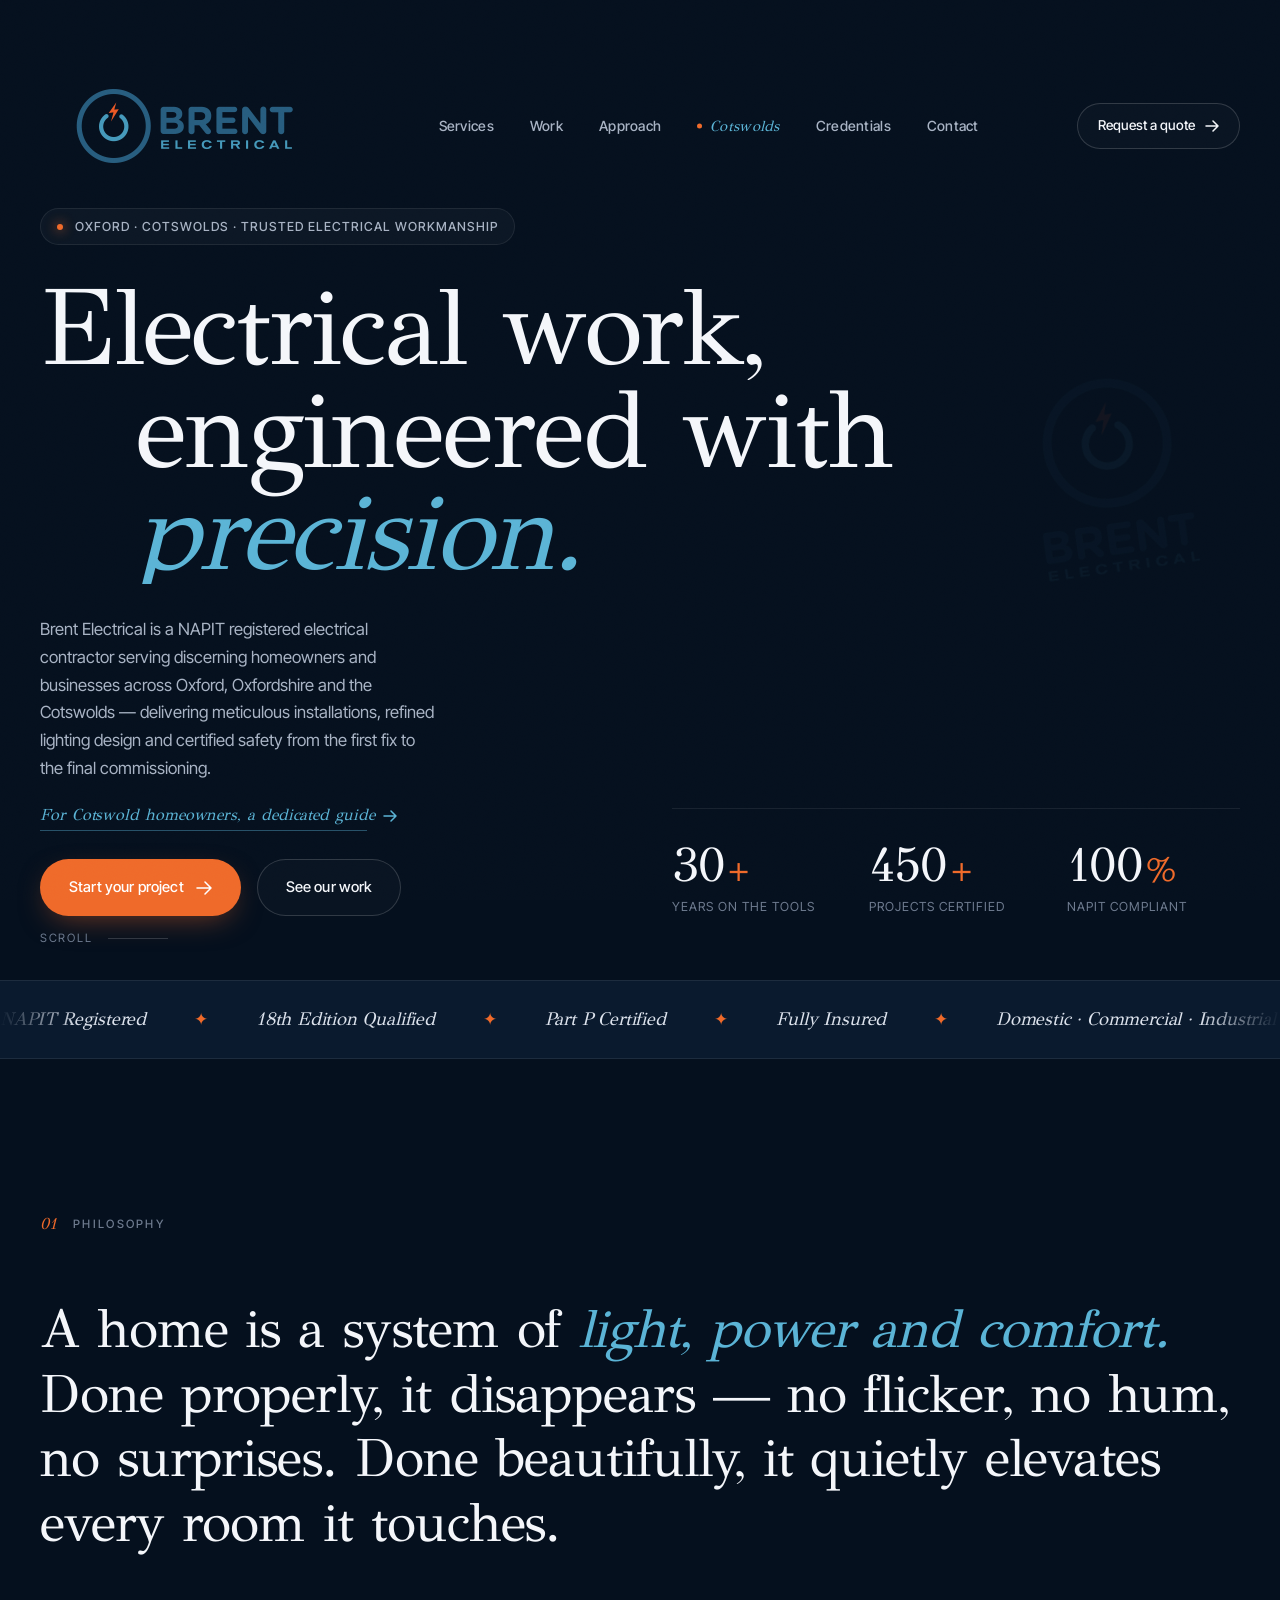
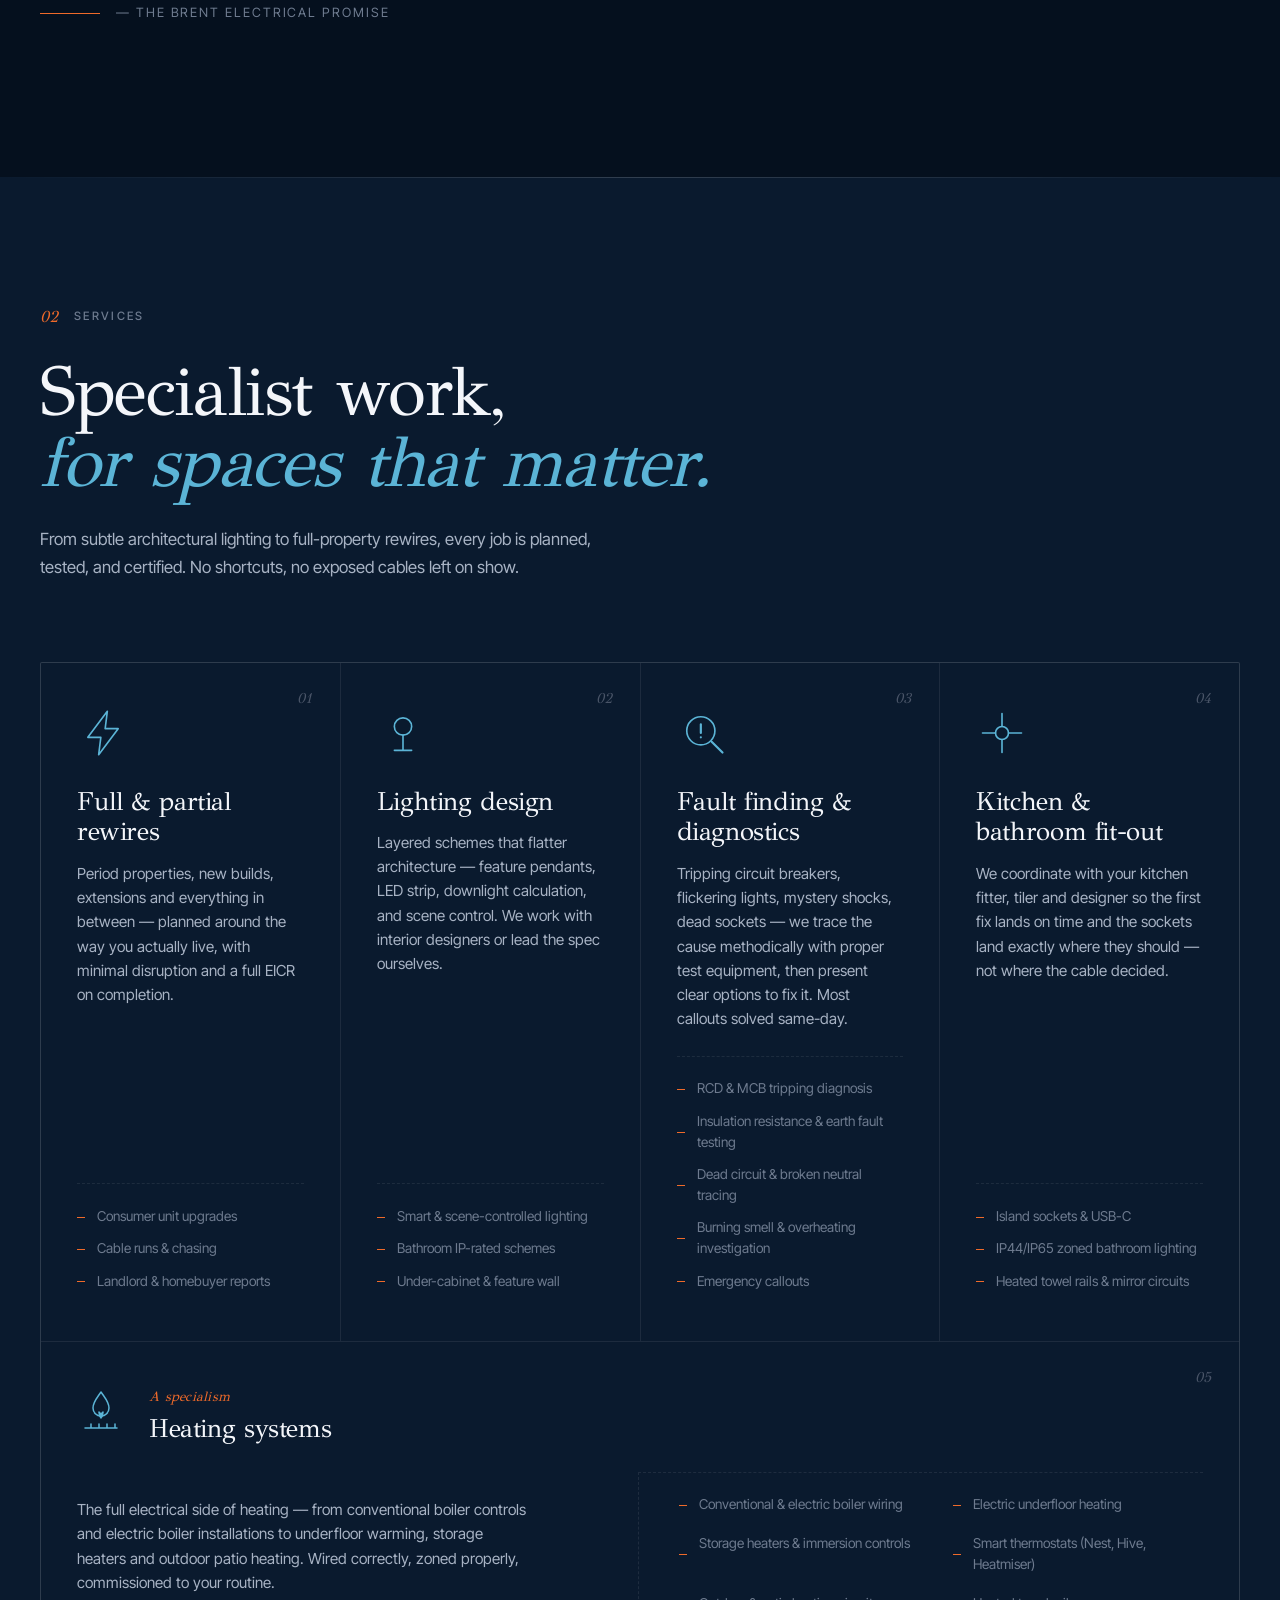
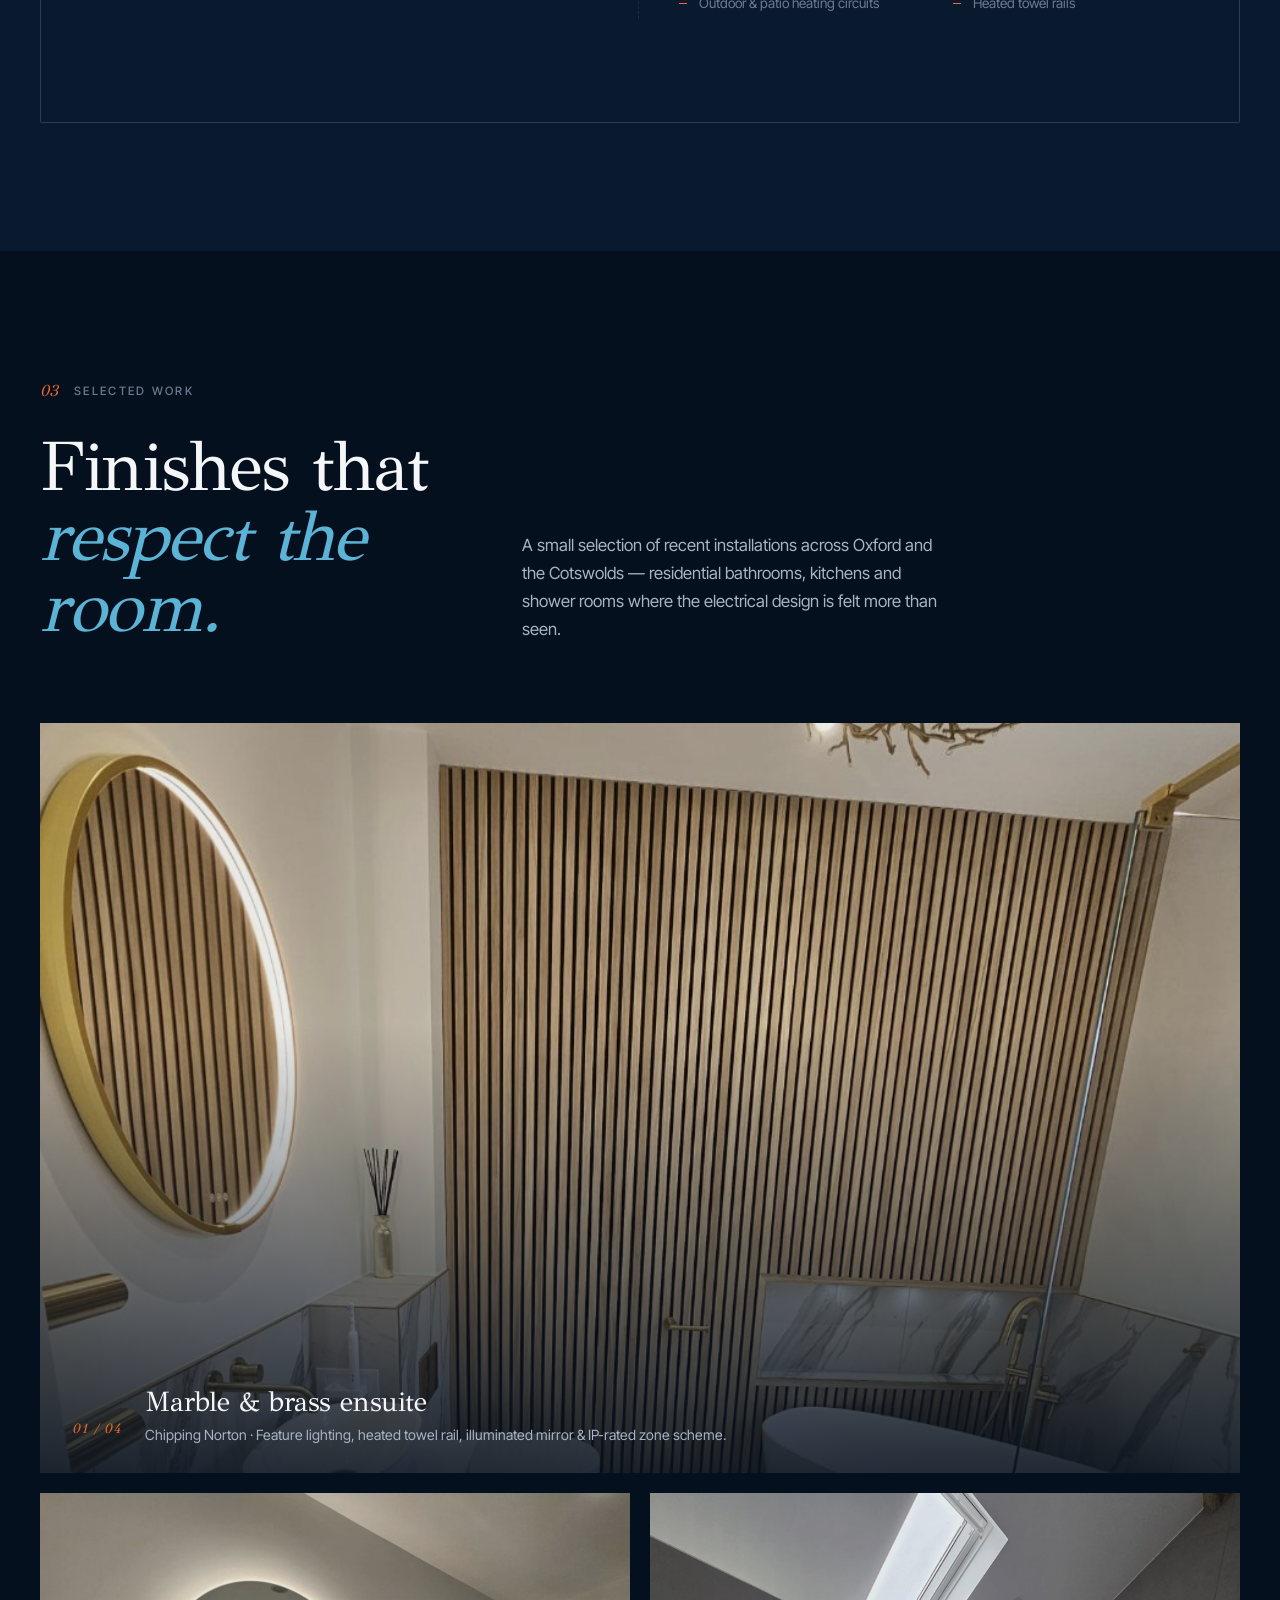
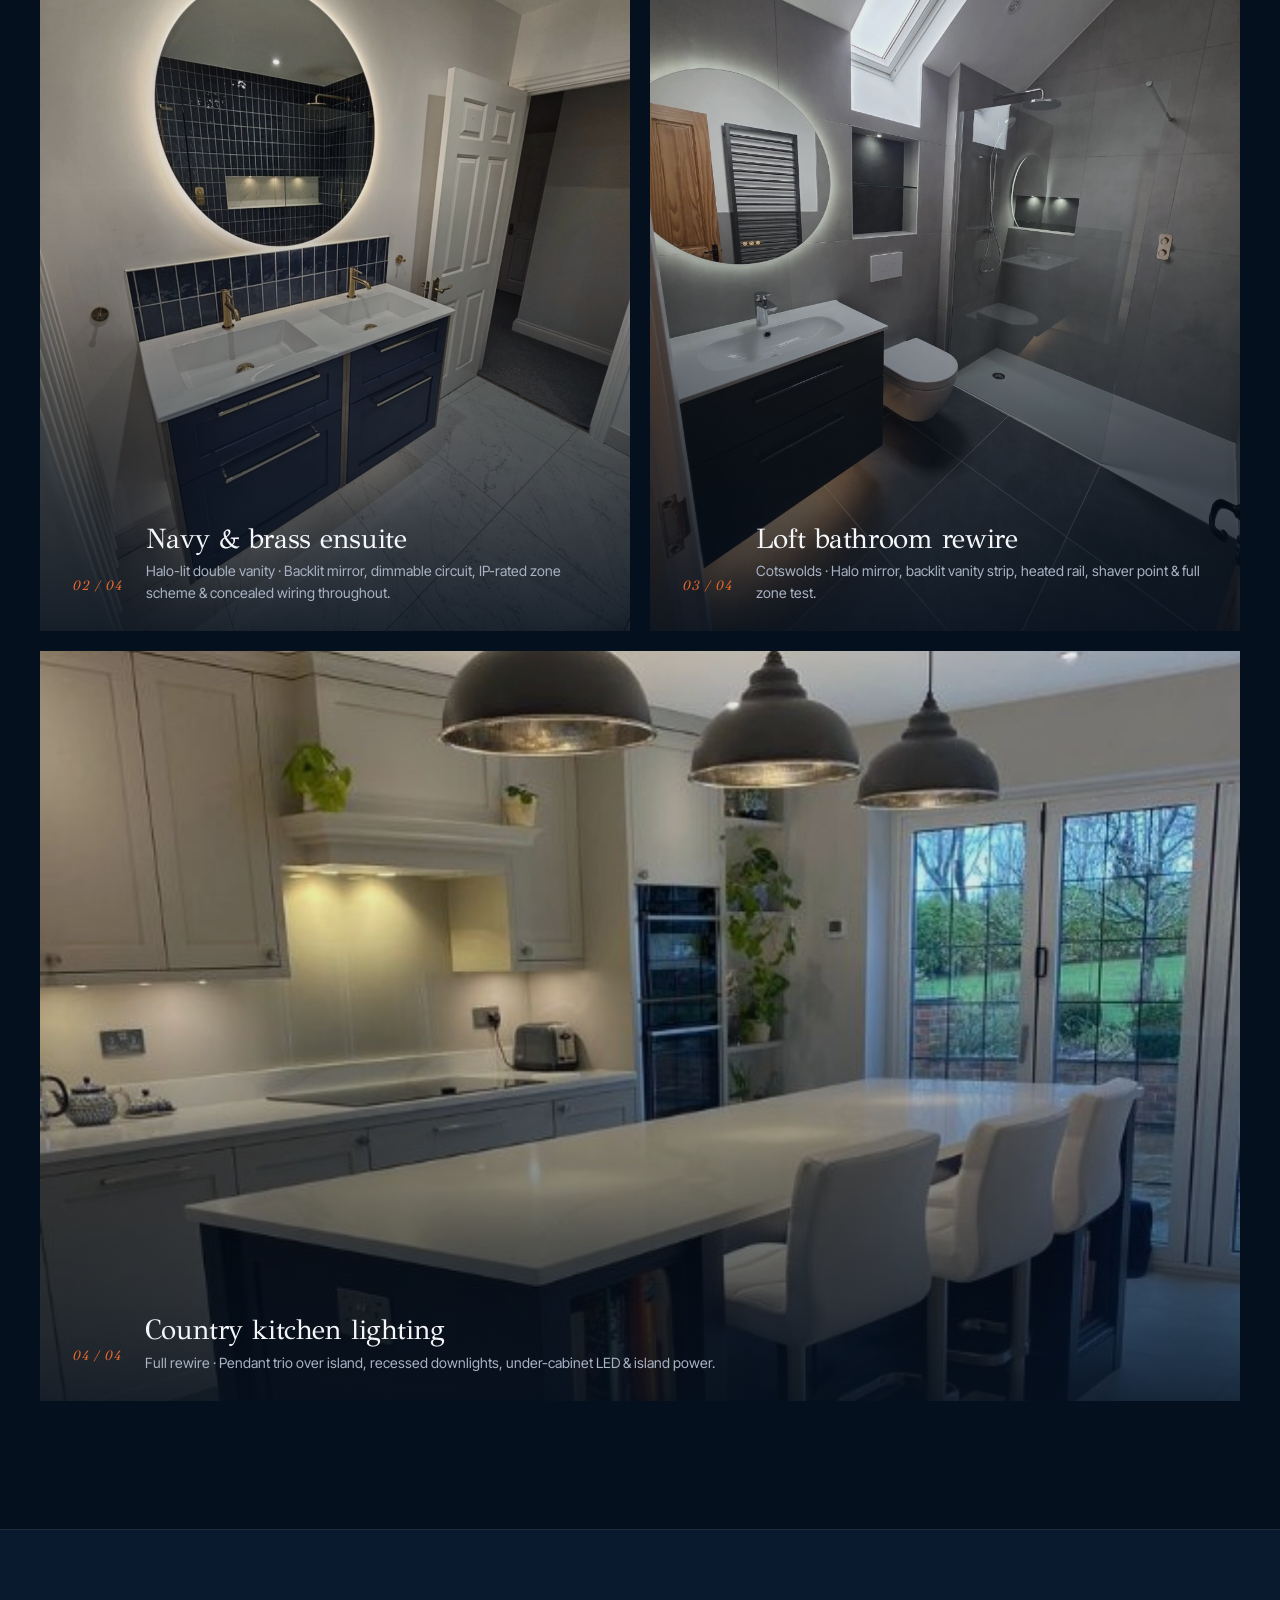
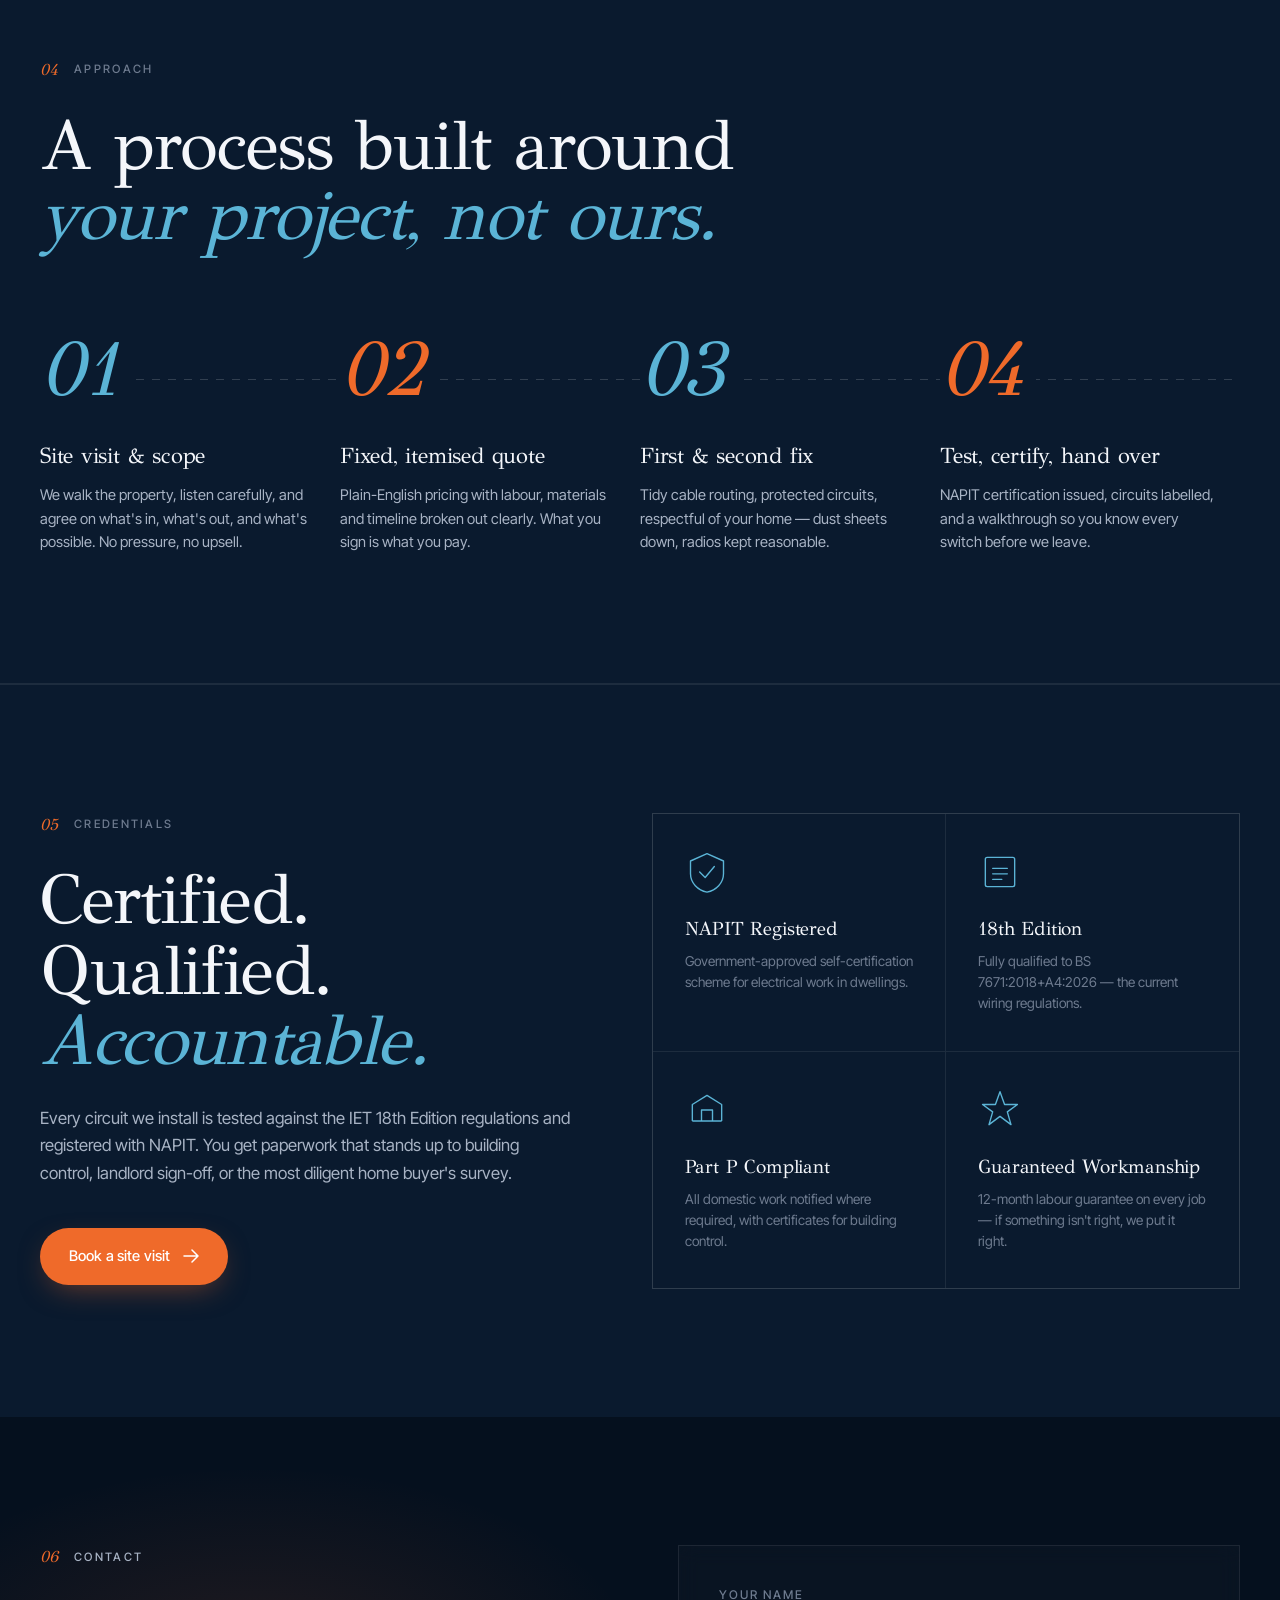
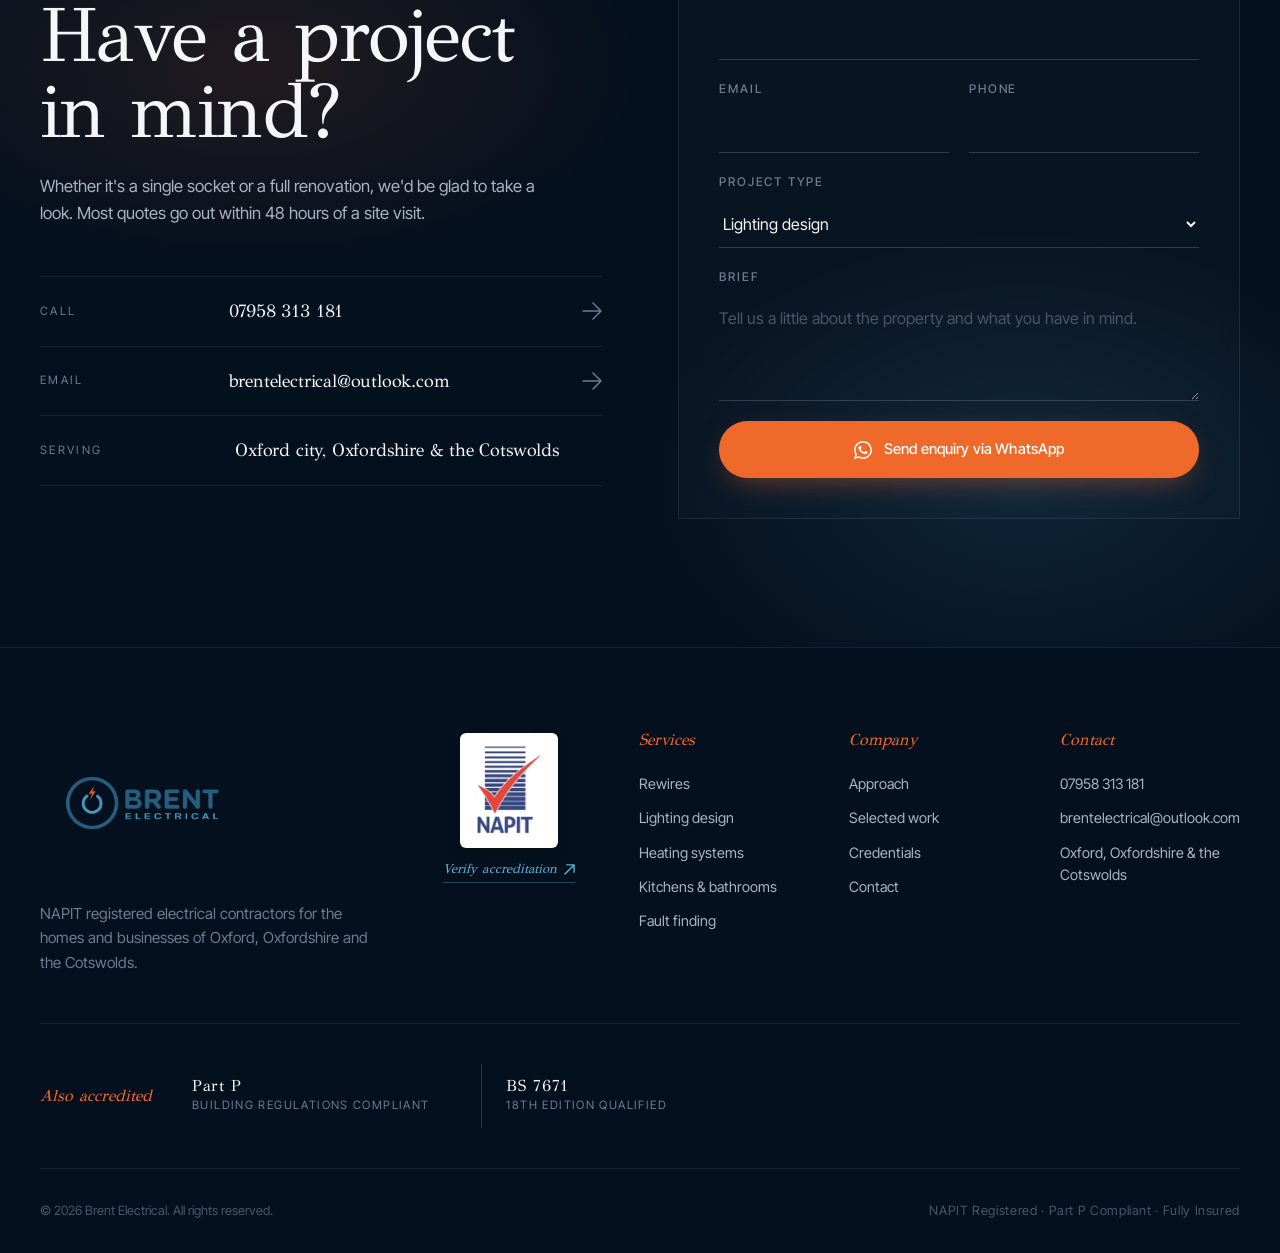
==== commit 052c1d77: "Update canonical link to the correct URL" ====
--- a/index.html
+++ b/index.html
@@ -5,6 +5,7 @@
 <meta name="viewport" content="width=device-width, initial-scale=1.0" />
 <title>Brent Electrical — Oxfordshire's Premium Electrician</title>
 <meta name="description" content="NAPIT registered electricians serving Oxford, Oxfordshire and the Cotswolds. Meticulous workmanship for premium homes and businesses — rewires, lighting design, smart homes." />
+<link rel="canonical" href="https://www.brentelectrical.co.uk/" />
 <link rel="icon" type="image/png" href="assets/logo-stacked.png" />
 
 <!-- Fonts: GFS Didot (editorial serif display) + Inter Tight for body -->
@@ -29,7 +30,7 @@
       <a href="#services">Services</a>
       <a href="#work">Work</a>
       <a href="#approach">Approach</a>
-      <a href="/cotswolds/" class="nav-cotswold">Cotswolds</a>
+      <a href="cotswolds/" class="nav-cotswold">Cotswolds</a>
       <a href="#trust">Credentials</a>
       <a href="#contact">Contact</a>
     </nav>
@@ -45,7 +46,7 @@
     <a href="#services">Services</a>
     <a href="#work">Work</a>
     <a href="#approach">Approach</a>
-    <a href="cotswolds.html" class="nav-cotswold">Cotswolds</a>
+    <a href="cotswolds/" class="nav-cotswold">Cotswolds</a>
     <a href="#trust">Credentials</a>
     <a href="#contact">Contact</a>
     <a href="#contact" class="nav-mobile-cta">Request a quote →</a>
@@ -77,7 +78,7 @@
         the Cotswolds — delivering meticulous installations, refined lighting
         design and certified safety from the first fix to the final commissioning.
       </p>
-      <a href="/cotswolds/" class="hero-inline-link">
+      <a href="cotswolds/" class="hero-inline-link">
         <span>For Cotswold homeowners, a dedicated guide</span>
         <svg width="14" height="14" viewBox="0 0 14 14" fill="none" aria-hidden="true"><path d="M1 7h12M8 2l5 5-5 5" stroke="currentColor" stroke-width="1.5" stroke-linecap="round" stroke-linejoin="round"/></svg>
       </a>
@@ -483,10 +484,10 @@
           <p>NAPIT registered electrical contractors for the homes and businesses of Oxford, Oxfordshire and the Cotswolds.</p>
         </div>
         <div class="footer-napit-wrap">
-          <a href="https://search.napit.org.uk/member/78226/brent-electrical" target="_blank" rel="noopener" class="footer-napit" aria-label="View NAPIT accreditation for Brent Electrical">
+          <a href="https://search.napit.org.uk/member/78226/brent-electrical" target="_blank" rel="noopener noreferrer" class="footer-napit" aria-label="View NAPIT accreditation for Brent Electrical">
             <img src="assets/napit-logo.png" alt="NAPIT Registered" />
           </a>
-          <a href="https://search.napit.org.uk/member/78226/brent-electrical" target="_blank" rel="noopener" class="footer-napit-verify">
+          <a href="https://search.napit.org.uk/member/78226/brent-electrical" target="_blank" rel="noopener noreferrer" class="footer-napit-verify">
             <span>Verify accreditation</span>
             <svg width="11" height="11" viewBox="0 0 12 12" fill="none" aria-hidden="true"><path d="M3 1h8v8M11 1L1 11" stroke="currentColor" stroke-width="1.5" stroke-linecap="round" stroke-linejoin="round"/></svg>
           </a>
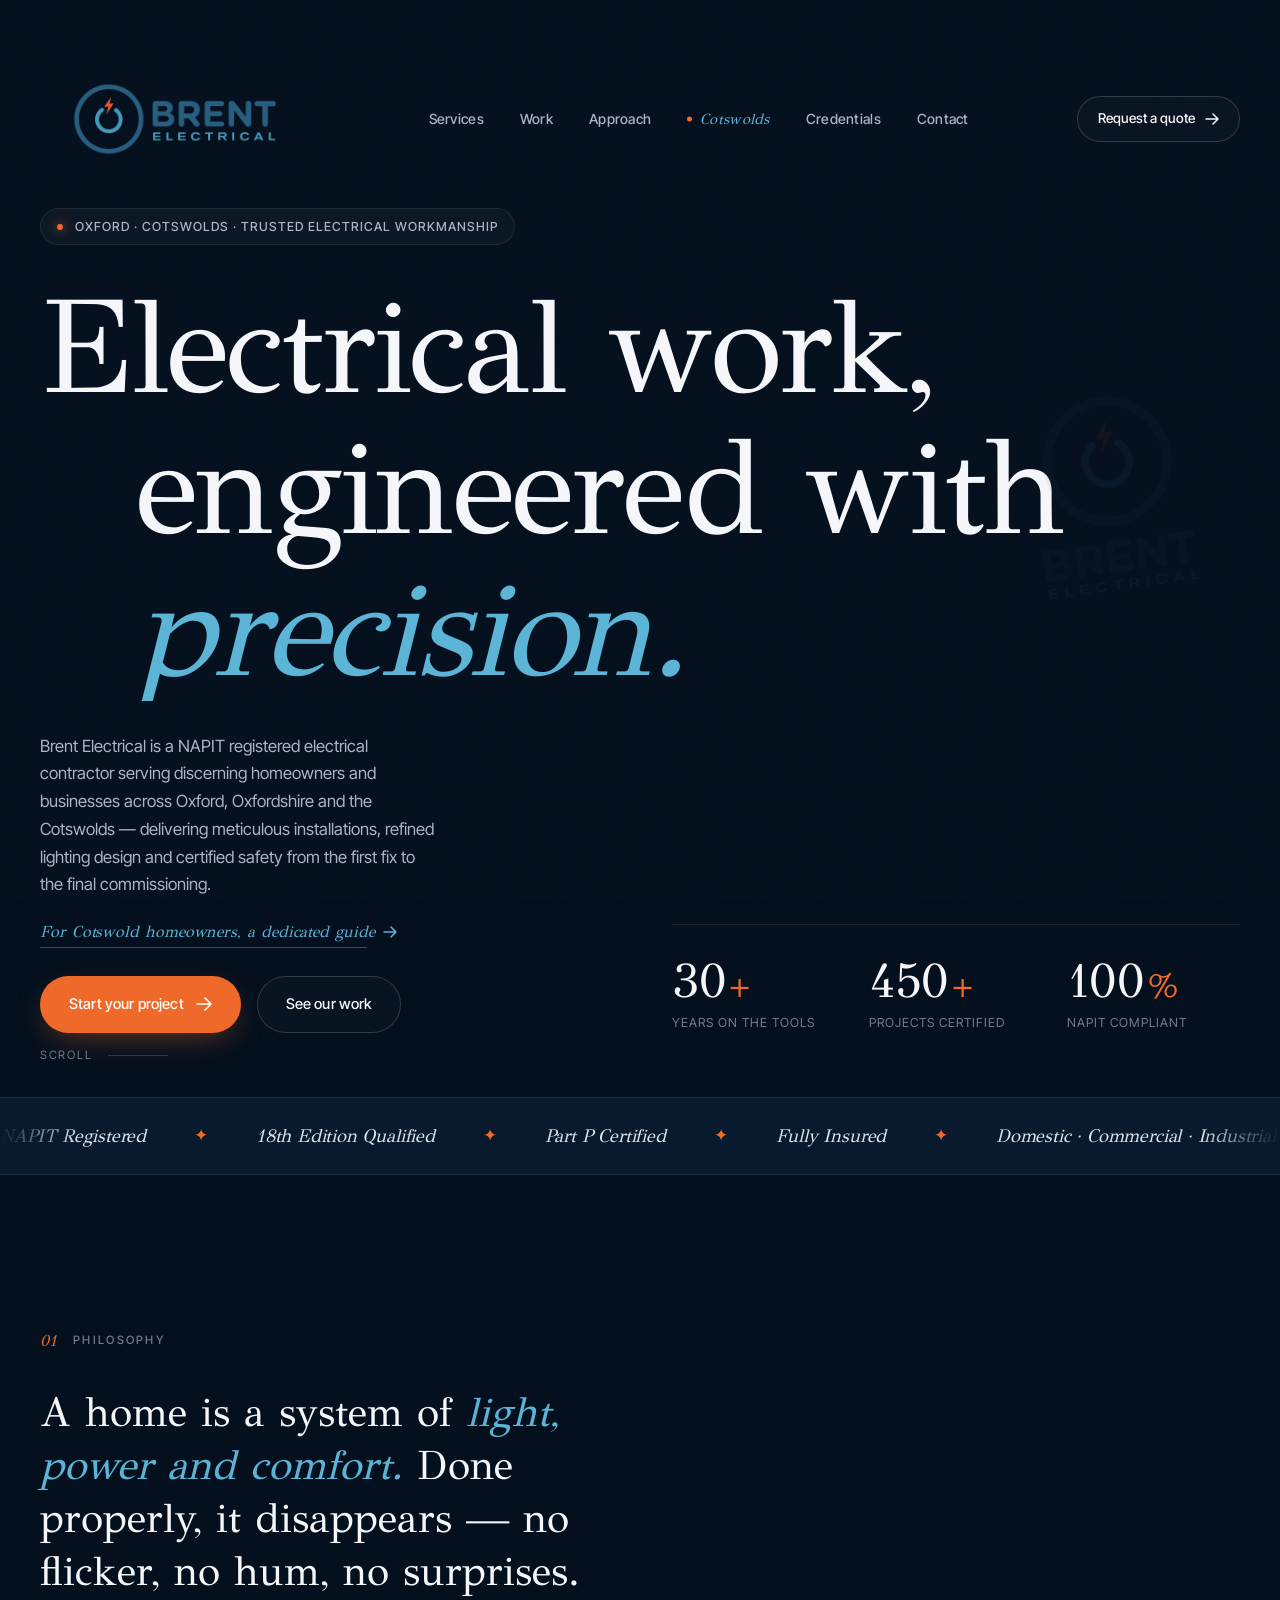
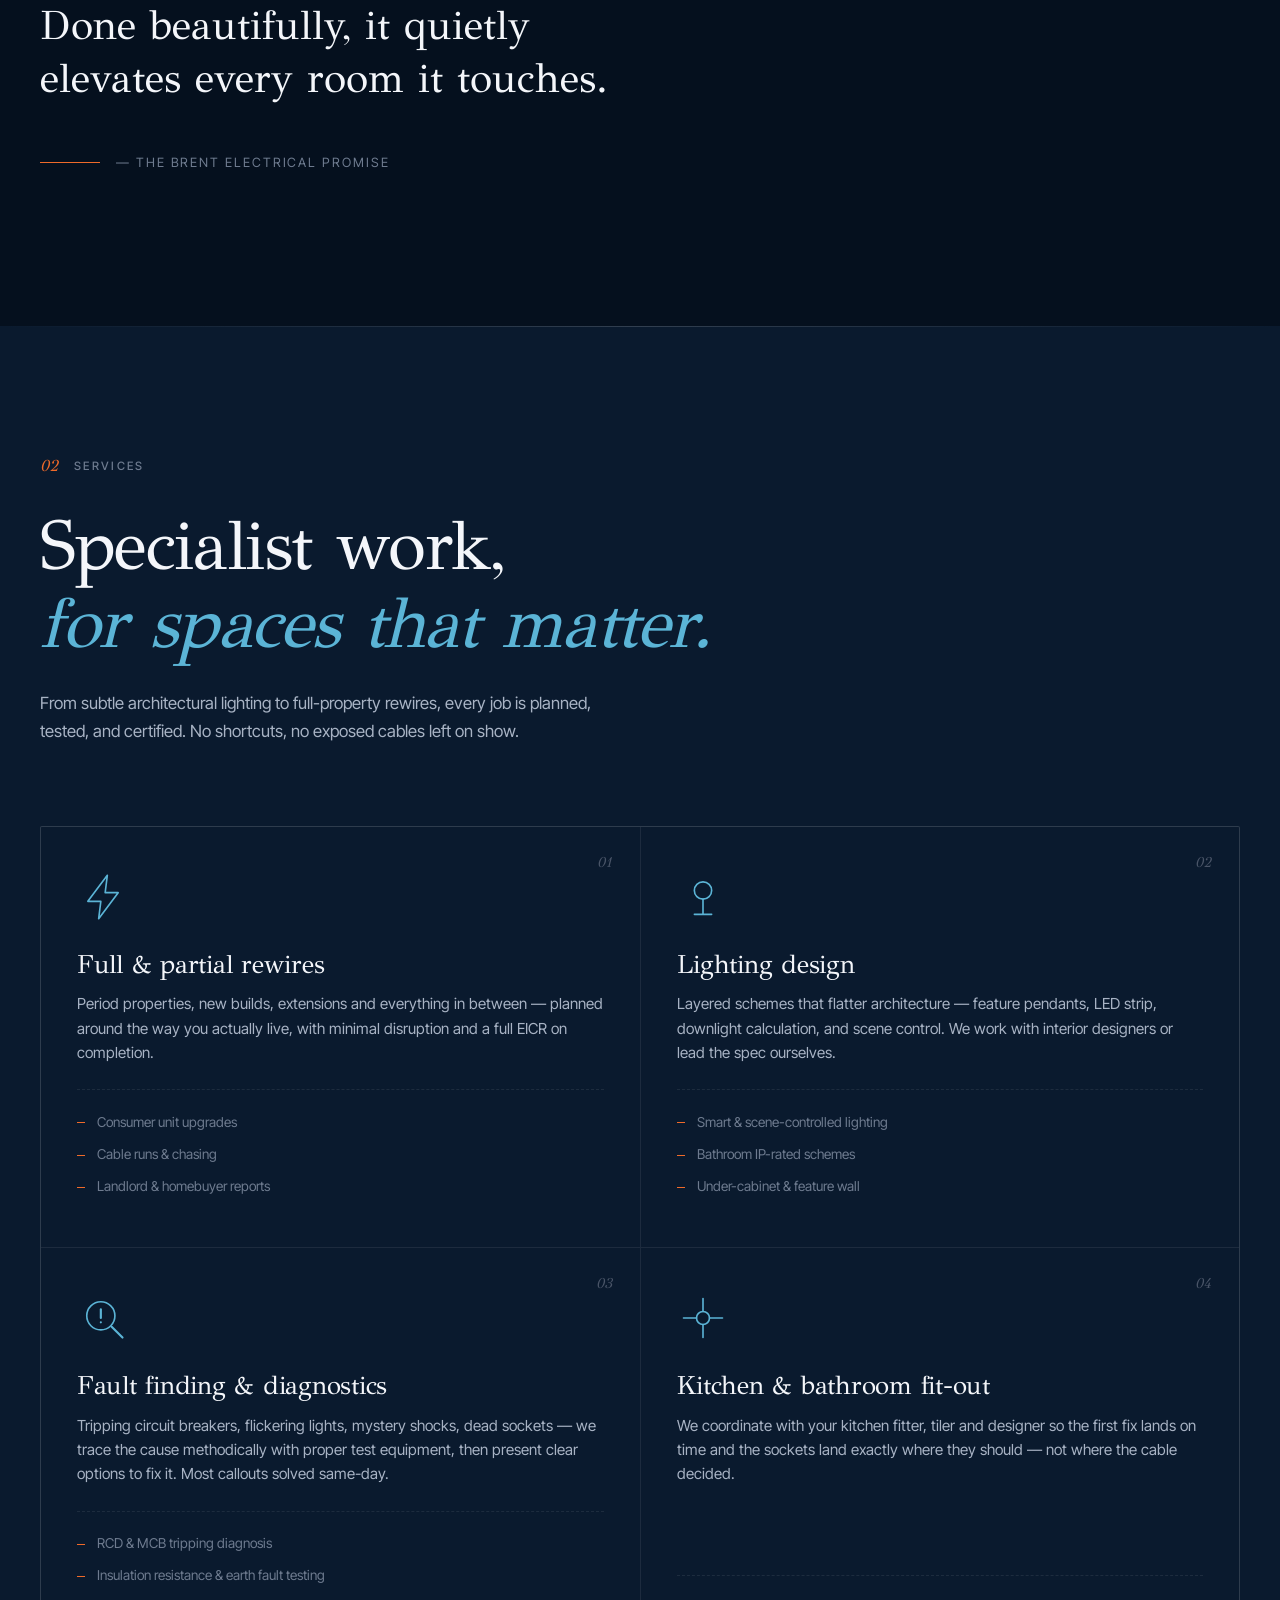
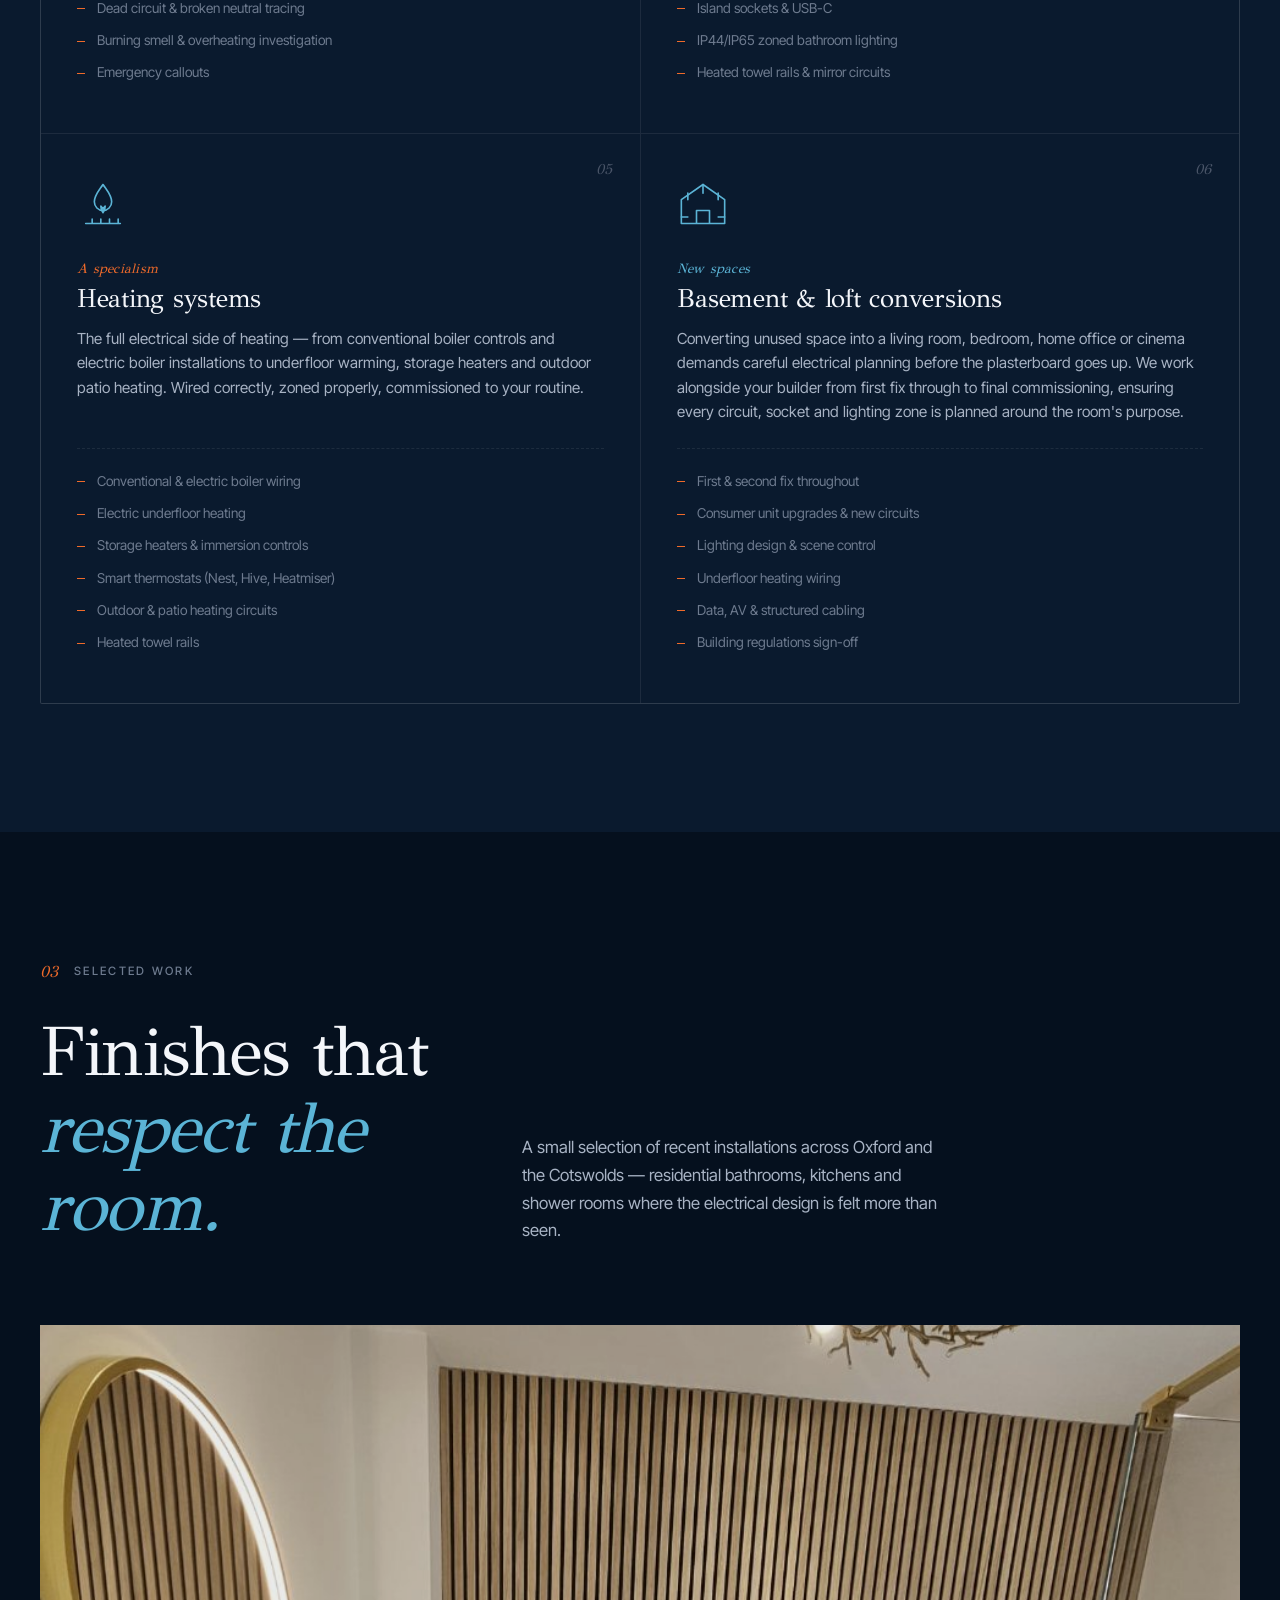
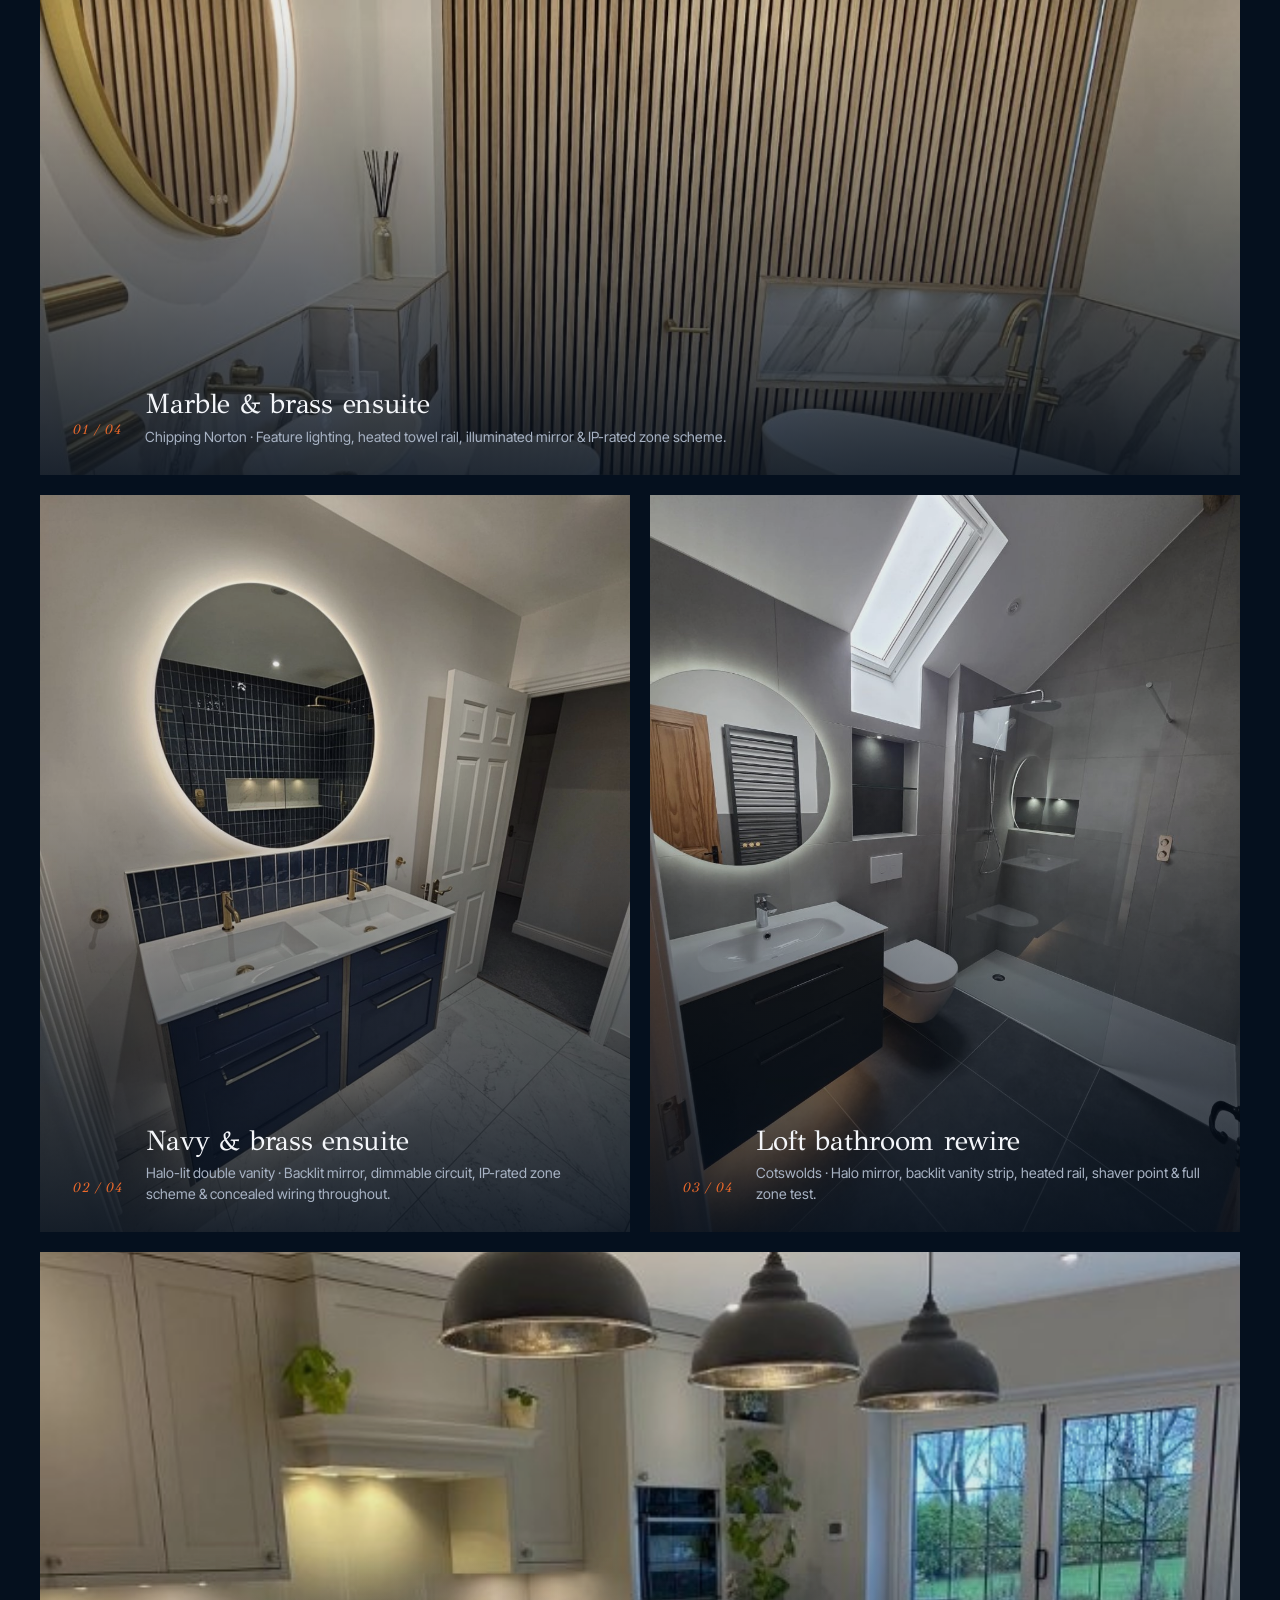
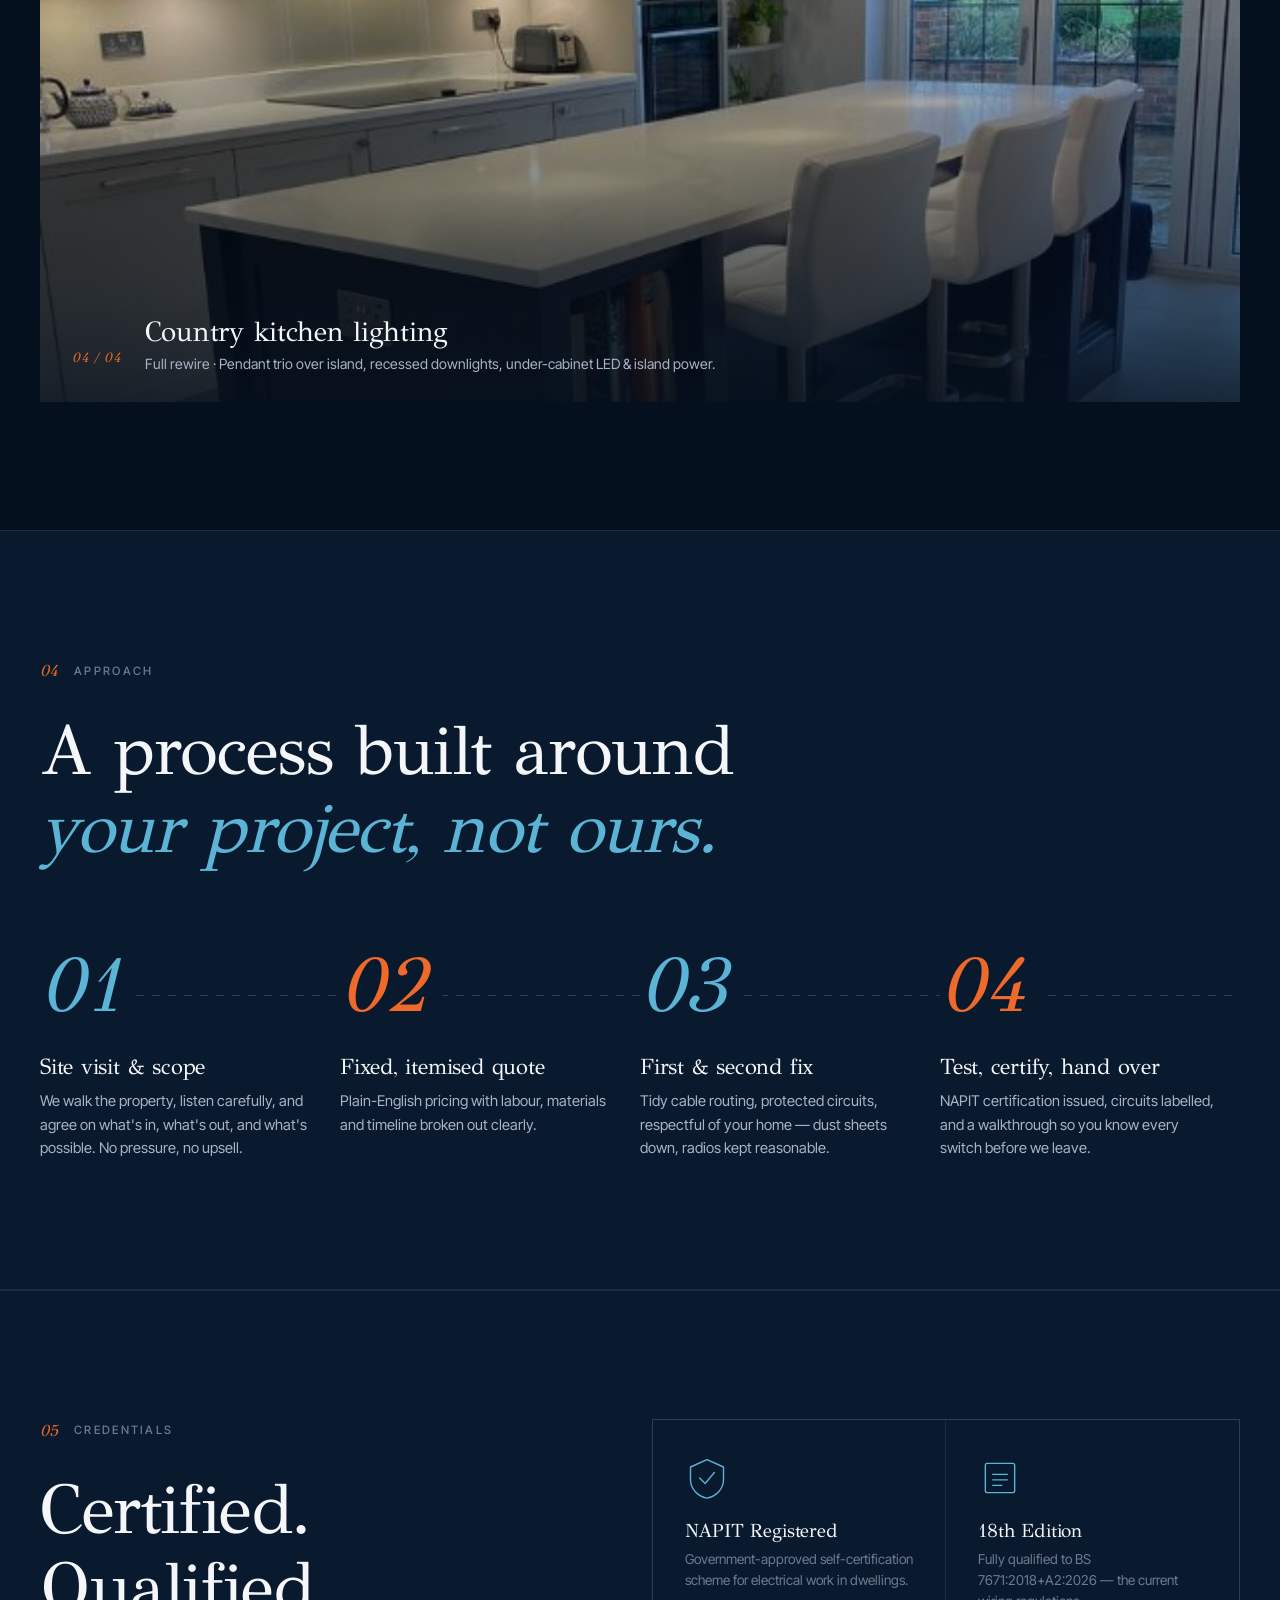
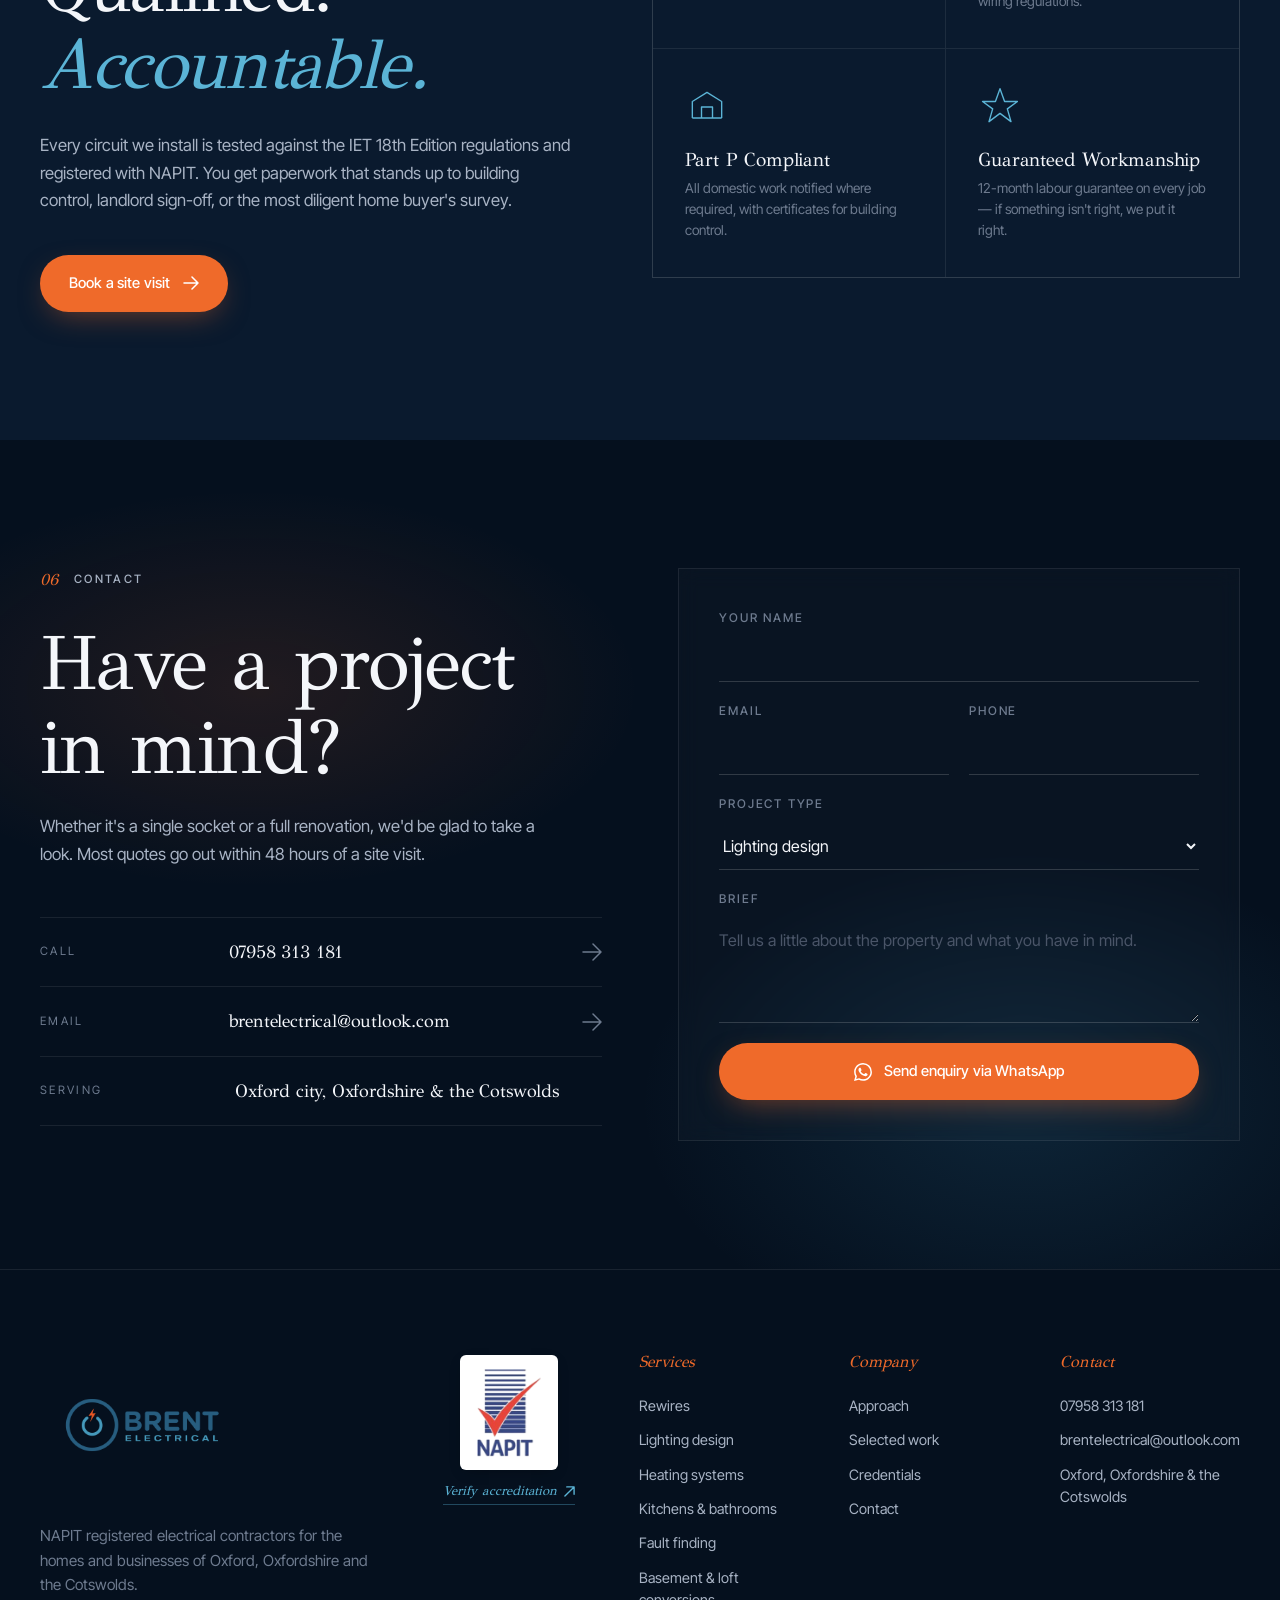
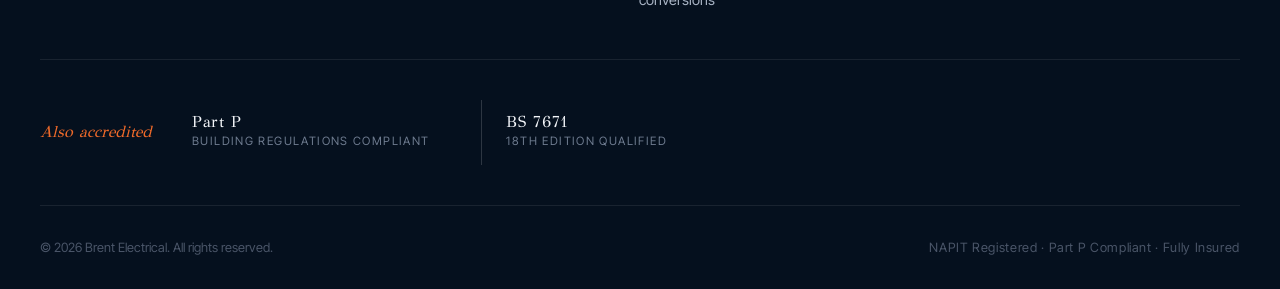
==== commit 7595c367: "Update links and improve HTML structure" ====
--- a/index.html
+++ b/index.html
@@ -5,13 +5,13 @@
 <meta name="viewport" content="width=device-width, initial-scale=1.0" />
 <title>Brent Electrical — Oxfordshire's Premium Electrician</title>
 <meta name="description" content="NAPIT registered electricians serving Oxford, Oxfordshire and the Cotswolds. Meticulous workmanship for premium homes and businesses — rewires, lighting design, smart homes." />
-<link rel="canonical" href="https://www.brentelectrical.co.uk/" />
 <link rel="icon" type="image/png" href="assets/logo-stacked.png" />
 
-<!-- Fonts: GFS Didot (editorial serif display) + Inter Tight for body -->
+<!-- Fonts: GFS Didot (editorial display serif) + Inter Tight (body) -->
 <link rel="preconnect" href="https://fonts.googleapis.com" />
 <link rel="preconnect" href="https://fonts.gstatic.com" crossorigin />
-<link href="https://fonts.googleapis.com/css2?family=GFS+Didot&family=Inter+Tight:wght@300;400;500;600;700&display=swap" rel="stylesheet" />
+<link href="https://fonts.googleapis.com/css2?family=GFS+Didot&display=swap" rel="stylesheet" />
+<link href="https://fonts.googleapis.com/css2?family=Inter+Tight:wght@300;400;500;600;700&display=swap" rel="stylesheet" />
 
 <link rel="stylesheet" href="styles.css" />
 </head>
@@ -30,7 +30,7 @@
       <a href="#services">Services</a>
       <a href="#work">Work</a>
       <a href="#approach">Approach</a>
-      <a href="cotswolds/" class="nav-cotswold">Cotswolds</a>
+      <a href="cotswolds.html" class="nav-cotswold">Cotswolds</a>
       <a href="#trust">Credentials</a>
       <a href="#contact">Contact</a>
     </nav>
@@ -46,7 +46,7 @@
     <a href="#services">Services</a>
     <a href="#work">Work</a>
     <a href="#approach">Approach</a>
-    <a href="cotswolds/" class="nav-cotswold">Cotswolds</a>
+    <a href="cotswolds.html" class="nav-cotswold">Cotswolds</a>
     <a href="#trust">Credentials</a>
     <a href="#contact">Contact</a>
     <a href="#contact" class="nav-mobile-cta">Request a quote →</a>
@@ -78,7 +78,7 @@
         the Cotswolds — delivering meticulous installations, refined lighting
         design and certified safety from the first fix to the final commissioning.
       </p>
-      <a href="cotswolds/" class="hero-inline-link">
+      <a href="cotswolds.html" class="hero-inline-link">
         <span>For Cotswold homeowners, a dedicated guide</span>
         <svg width="14" height="14" viewBox="0 0 14 14" fill="none" aria-hidden="true"><path d="M1 7h12M8 2l5 5-5 5" stroke="currentColor" stroke-width="1.5" stroke-linecap="round" stroke-linejoin="round"/></svg>
       </a>
@@ -165,7 +165,7 @@
     </div>
 
     <div class="services-grid">
-      <article class="service-card reveal" data-delay="0">
+      <article class="service-card" data-delay="0">
         <div class="service-number">01</div>
         <div class="service-icon">
           <svg viewBox="0 0 48 48" fill="none"><path d="M28 4L10 28h12l-2 16 18-24H26l2-16z" stroke="currentColor" stroke-width="1.5" stroke-linejoin="round"/></svg>
@@ -179,7 +179,7 @@
         </ul>
       </article>
 
-      <article class="service-card reveal" data-delay="80">
+      <article class="service-card" data-delay="80">
         <div class="service-number">02</div>
         <div class="service-icon">
           <svg viewBox="0 0 48 48" fill="none"><circle cx="24" cy="18" r="8" stroke="currentColor" stroke-width="1.5"/><path d="M24 26v14M16 40h16" stroke="currentColor" stroke-width="1.5" stroke-linecap="round"/></svg>
@@ -193,7 +193,7 @@
         </ul>
       </article>
 
-      <article class="service-card reveal" data-delay="240">
+      <article class="service-card" data-delay="240">
         <div class="service-number">03</div>
         <div class="service-icon">
           <svg viewBox="0 0 48 48" fill="none"><circle cx="22" cy="22" r="13" stroke="currentColor" stroke-width="1.5"/><path d="M32 32l10 10" stroke="currentColor" stroke-width="2" stroke-linecap="round"/><path d="M22 16v8M22 28h.01" stroke="currentColor" stroke-width="2" stroke-linecap="round"/></svg>
@@ -209,7 +209,7 @@
         </ul>
       </article>
 
-      <article class="service-card reveal" data-delay="320">
+      <article class="service-card" data-delay="320">
         <div class="service-number">04</div>
         <div class="service-icon">
           <svg viewBox="0 0 48 48" fill="none"><path d="M24 6v12m0 12v12M6 24h12m12 0h12" stroke="currentColor" stroke-width="1.5" stroke-linecap="round"/><circle cx="24" cy="24" r="6" stroke="currentColor" stroke-width="1.5"/></svg>
@@ -223,29 +223,42 @@
         </ul>
       </article>
 
-      <article class="service-card service-card-feature reveal" data-delay="400">
+      <article class="service-card" data-delay="400">
         <div class="service-number">05</div>
-        <div class="service-feature-inner">
-          <div class="service-feature-head">
-            <div class="service-icon">
-              <svg viewBox="0 0 48 48" fill="none"><path d="M24 6c-4 6-8 10-8 16a8 8 0 0016 0c0-6-4-10-8-16z" stroke="currentColor" stroke-width="1.5" stroke-linejoin="round"/><path d="M24 32c-2-2-2-4-2-6 1 1 2 2 2 3 0-1 1-2 2-3 0 2 0 4-2 6z" stroke="currentColor" stroke-width="1.5" stroke-linejoin="round" fill="currentColor" fill-opacity="0.2"/><path d="M8 42h32M14 38v4M22 38v4M30 38v4M38 38v4" stroke="currentColor" stroke-width="1.5" stroke-linecap="round"/></svg>
-            </div>
-            <div>
-              <div class="service-feature-tag">A specialism</div>
-              <h3>Heating systems</h3>
-            </div>
-          </div>
-          <p>The full electrical side of heating — from conventional boiler controls and electric boiler installations to underfloor warming, storage heaters and outdoor patio heating. Wired correctly, zoned properly, commissioned to your routine.</p>
-          <ul class="service-list service-list-feature">
-            <li>Conventional &amp; electric boiler wiring</li>
-            <li>Electric underfloor heating</li>
-            <li>Storage heaters &amp; immersion controls</li>
-            <li>Smart thermostats (Nest, Hive, Heatmiser)</li>
-            <li>Outdoor &amp; patio heating circuits</li>
-            <li>Heated towel rails</li>
-          </ul>
-        </div>
+        <div class="service-icon">
+          <svg viewBox="0 0 48 48" fill="none"><path d="M24 6c-4 6-8 10-8 16a8 8 0 0016 0c0-6-4-10-8-16z" stroke="currentColor" stroke-width="1.5" stroke-linejoin="round"/><path d="M24 32c-2-2-2-4-2-6 1 1 2 2 2 3 0-1 1-2 2-3 0 2 0 4-2 6z" stroke="currentColor" stroke-width="1.5" stroke-linejoin="round" fill="currentColor" fill-opacity="0.2"/><path d="M8 42h32M14 38v4M22 38v4M30 38v4M38 38v4" stroke="currentColor" stroke-width="1.5" stroke-linecap="round"/></svg>
+        </div>
+        <div class="service-feature-tag">A specialism</div>
+        <h3>Heating systems</h3>
+        <p>The full electrical side of heating — from conventional boiler controls and electric boiler installations to underfloor warming, storage heaters and outdoor patio heating. Wired correctly, zoned properly, commissioned to your routine.</p>
+        <ul class="service-list">
+          <li>Conventional &amp; electric boiler wiring</li>
+          <li>Electric underfloor heating</li>
+          <li>Storage heaters &amp; immersion controls</li>
+          <li>Smart thermostats (Nest, Hive, Heatmiser)</li>
+          <li>Outdoor &amp; patio heating circuits</li>
+          <li>Heated towel rails</li>
+        </ul>
       </article>
+
+      <article class="service-card" data-delay="480">
+        <div class="service-number">06</div>
+        <div class="service-icon">
+          <svg viewBox="0 0 48 48" fill="none"><path d="M4 20l20-14 20 14v22H4V20z" stroke="currentColor" stroke-width="1.5" stroke-linejoin="round"/><path d="M18 42V30h12v12" stroke="currentColor" stroke-width="1.5" stroke-linejoin="round"/><path d="M4 36h6M38 36h6M24 6v8" stroke="currentColor" stroke-width="1.5" stroke-linecap="round"/><path d="M10 14v6M38 14v6" stroke="currentColor" stroke-width="1.5" stroke-linecap="round"/></svg>
+        </div>
+        <div class="service-feature-tag service-feature-tag--alt">New spaces</div>
+        <h3>Basement &amp; loft conversions</h3>
+        <p>Converting unused space into a living room, bedroom, home office or cinema demands careful electrical planning before the plasterboard goes up. We work alongside your builder from first fix through to final commissioning, ensuring every circuit, socket and lighting zone is planned around the room's purpose.</p>
+        <ul class="service-list">
+          <li>First &amp; second fix throughout</li>
+          <li>Consumer unit upgrades &amp; new circuits</li>
+          <li>Lighting design &amp; scene control</li>
+          <li>Underfloor heating wiring</li>
+          <li>Data, AV &amp; structured cabling</li>
+          <li>Building regulations sign-off</li>
+        </ul>
+      </article>
+
     </div>
   </div>
 </section>
@@ -261,6 +274,7 @@
       <p class="section-sub">A small selection of recent installations across Oxford and the Cotswolds — residential bathrooms, kitchens and shower rooms where the electrical design is felt more than seen.</p>
     </div>
 
+    <!-- Editorial asymmetric grid -->
     <div class="work-grid">
       <figure class="work-item work-item-lg reveal">
         <div class="work-img">
@@ -337,7 +351,7 @@
         <div class="process-num">02</div>
         <div class="process-body">
           <h3>Fixed, itemised quote</h3>
-          <p>Plain-English pricing with labour, materials and timeline broken out clearly. What you sign is what you pay.</p>
+          <p>Plain-English pricing with labour, materials and timeline broken out clearly.</p>
         </div>
       </li>
       <li class="process-step reveal" data-delay="160">
@@ -384,7 +398,7 @@
             <svg viewBox="0 0 48 48" fill="none"><rect x="8" y="8" width="32" height="32" rx="2" stroke="currentColor" stroke-width="1.5"/><path d="M16 20h16M16 26h16M16 32h10" stroke="currentColor" stroke-width="1.5" stroke-linecap="round"/></svg>
           </div>
           <h4>18th Edition</h4>
-          <p>Fully qualified to BS 7671:2018+A4:2026 — the current wiring regulations.</p>
+          <p>Fully qualified to BS 7671:2018+A2:2026 — the current wiring regulations.</p>
         </div>
         <div class="credential">
           <div class="credential-badge">
@@ -458,6 +472,7 @@
             <option>Kitchen / bathroom fit-out</option>
             <option>Heating systems</option>
             <option>Fault finding &amp; diagnostics</option>
+            <option>Basement &amp; loft conversion</option>
             <option>Something else</option>
           </select>
         </div>
@@ -484,10 +499,10 @@
           <p>NAPIT registered electrical contractors for the homes and businesses of Oxford, Oxfordshire and the Cotswolds.</p>
         </div>
         <div class="footer-napit-wrap">
-          <a href="https://search.napit.org.uk/member/78226/brent-electrical" target="_blank" rel="noopener noreferrer" class="footer-napit" aria-label="View NAPIT accreditation for Brent Electrical">
+          <a href="https://search.napit.org.uk/member/78226/brent-electrical" target="_blank" rel="noopener" class="footer-napit" aria-label="View NAPIT accreditation for Brent Electrical">
             <img src="assets/napit-logo.png" alt="NAPIT Registered" />
           </a>
-          <a href="https://search.napit.org.uk/member/78226/brent-electrical" target="_blank" rel="noopener noreferrer" class="footer-napit-verify">
+          <a href="https://search.napit.org.uk/member/78226/brent-electrical" target="_blank" rel="noopener" class="footer-napit-verify">
             <span>Verify accreditation</span>
             <svg width="11" height="11" viewBox="0 0 12 12" fill="none" aria-hidden="true"><path d="M3 1h8v8M11 1L1 11" stroke="currentColor" stroke-width="1.5" stroke-linecap="round" stroke-linejoin="round"/></svg>
           </a>
@@ -501,6 +516,7 @@
           <a href="#services">Heating systems</a>
           <a href="#services">Kitchens &amp; bathrooms</a>
           <a href="#services">Fault finding</a>
+          <a href="#services">Basement &amp; loft conversions</a>
         </div>
         <div class="footer-col">
           <h5>Company</h5>
--- a/styles.css
+++ b/styles.css
@@ -27,6 +27,7 @@
 
   /* Typography */
   --font-display: 'GFS Didot', Didot, 'Bodoni MT', serif;
+  --font-manifesto: 'GFS Didot', Didot, 'Bodoni MT', serif;
   --font-body: 'Inter Tight', -apple-system, BlinkMacSystemFont, sans-serif;
 
   /* Motion */
@@ -44,8 +45,6 @@
   scroll-behavior: smooth;
   -webkit-text-size-adjust: 100%;
   background: var(--navy-950);
-  width: 100%;
-  min-width: 320px;
 }
 
 section[id] { scroll-margin-top: 260px; }
@@ -60,8 +59,6 @@
   -moz-osx-font-smoothing: grayscale;
   overflow-x: hidden;
   position: relative;
-  width: 100%;
-  max-width: 100%;
 }
 
 img { max-width: 100%; display: block; }
@@ -94,7 +91,6 @@
 .nav {
   position: fixed;
   top: 0; left: 0; right: 0;
-  width: 100%;
   z-index: 100;
   padding: 1.25rem 0;
   transition: padding 0.4s var(--ease), background 0.4s var(--ease), backdrop-filter 0.4s var(--ease), border-color 0.4s var(--ease);
@@ -120,7 +116,7 @@
 }
 
 .nav-logo img {
-  width: 300px;
+  width: 280px;
   height: auto;
   transition: width 0.4s var(--ease), transform 0.4s var(--ease);
 }
@@ -154,6 +150,7 @@
 .nav-links a:hover { color: var(--ink-100); }
 .nav-links a:hover::after { width: 100%; }
 
+/* Cotswolds nav item — subtle italic + orange dot to flag it as a sub-page */
 .nav-links a.nav-cotswold,
 .nav-mobile a.nav-cotswold {
   font-family: var(--font-display);
@@ -265,7 +262,6 @@
   flex-direction: column;
   justify-content: flex-start;
   overflow: hidden;
-  width: 100%;
 }
 
 .hero-ambient {
@@ -279,6 +275,7 @@
   z-index: -1;
 }
 
+/* Faint grid behind hero */
 .hero::before {
   content: '';
   position: absolute;
@@ -341,9 +338,9 @@
 }
 .hero-headline h1 {
   font-family: var(--font-display);
-  font-weight: 400;
-  font-size: clamp(2.75rem, 8.5vw, 8rem);
-  line-height: 0.94;
+  font-weight: 300;
+  font-size: clamp(2.75rem, 10.5vw, 10rem);
+  line-height: 1.05;
   letter-spacing: -0.02em;
   color: var(--ink-100);
 }
@@ -382,6 +379,7 @@
   margin-bottom: 1.25rem;
 }
 
+/* Slick inline link to the Cotswolds page — sits between paragraph and CTA buttons */
 .hero-inline-link {
   display: inline-flex;
   align-items: center;
@@ -436,7 +434,7 @@
   font-weight: 400;
   color: var(--ink-100);
   line-height: 1;
-  letter-spacing: -0.02em;
+  letter-spacing: -0.01em;
   display: flex;
   align-items: baseline;
 }
@@ -567,7 +565,6 @@
   overflow: hidden;
   background: var(--navy-900);
   position: relative;
-  width: 100%;
 }
 .marquee::before,
 .marquee::after {
@@ -610,34 +607,21 @@
 .manifesto {
   padding: clamp(5rem, 12vw, 10rem) 0;
   position: relative;
-  width: 100%;
-}
-.manifesto .container {
-  display: flex;
-  flex-direction: column;
-  align-items: flex-start;
-}
-.manifesto .section-label {
-  align-self: flex-start;
-  margin-bottom: 1.75rem;
-}
-
+}
 .manifesto-text {
-  font-family: var(--font-display);
-  font-weight: 400;
-  font-size: clamp(1.75rem, 4.2vw, 3.75rem);
-  line-height: 1.2;
-  letter-spacing: -0.02em;
-  color: var(--ink-100);
-  width: 100%;
-  max-width: 100%;
+  font-family: var(--font-manifesto);
+  font-weight: 300;
+  font-size: clamp(1.45rem, 3.2vw, 3.4rem);
+  line-height: 1.3;
+  letter-spacing: 0em;
+  color: var(--ink-100);
+  max-width: 24ch;
   margin-top: 2rem;
-  display: block;
 }
 .manifesto-text em {
   font-style: italic;
   color: var(--blue-400);
-  font-weight: 400;
+  font-weight: 300;
 }
 .manifesto-signoff {
   margin-top: 3rem;
@@ -655,7 +639,6 @@
   height: 1px;
   background: var(--ember);
 }
-
 
 /* ============================================================
    SECTION SHARED
@@ -687,9 +670,9 @@
 }
 .section-title {
   font-family: var(--font-display);
-  font-weight: 400;
+  font-weight: 300;
   font-size: clamp(2.25rem, 5.5vw, 5rem);
-  line-height: 1;
+  line-height: 1.1;
   letter-spacing: -0.02em;
   color: var(--ink-100);
 }
@@ -721,7 +704,6 @@
   padding: clamp(5rem, 10vw, 8rem) 0;
   background: var(--navy-900);
   position: relative;
-  width: 100%;
 }
 .services::before {
   content: '';
@@ -733,7 +715,7 @@
 
 .services-grid {
   display: grid;
-  grid-template-columns: repeat(4, 1fr);
+  grid-template-columns: repeat(2, 1fr);
   gap: 1px;
   background: var(--line);
   border: 1px solid var(--line);
@@ -741,28 +723,12 @@
   overflow: hidden;
 }
 
-.service-card-feature {
-  grid-column: 1 / -1;
-  padding: 3rem 3rem;
-}
-.service-feature-inner {
-  display: grid;
-  grid-template-columns: 1fr 1.1fr;
-  gap: 2.5rem 3rem;
-  align-items: start;
-}
-.service-feature-head {
-  display: flex;
-  gap: 1.5rem;
-  align-items: flex-start;
-  grid-column: 1;
-}
-.service-feature-head .service-icon {
-  flex-shrink: 0;
-  margin-bottom: 0;
-  width: 48px;
-  height: 48px;
-}
+/* Card 06 — Basement & loft spans the full bottom row */
+.service-card-basement {
+  /* no span — sits in normal grid flow */
+}
+
+/* Tag labels inside service cards */
 .service-feature-tag {
   font-family: var(--font-display);
   font-style: italic;
@@ -771,34 +737,8 @@
   margin-bottom: 0.4rem;
   letter-spacing: 0.02em;
 }
-.service-card-feature h3 {
-  font-size: 2rem;
-  margin-bottom: 0;
-  line-height: 1.1;
-}
-.service-card-feature p {
-  grid-column: 1;
-  margin: 0;
-  font-size: 1rem;
-  color: var(--ink-300);
-  max-width: 50ch;
-}
-.service-list-feature {
-  grid-column: 2;
-  grid-row: 1 / 3;
-  display: grid;
-  grid-template-columns: 1fr 1fr;
-  gap: 0.4rem 1.5rem;
-  border-top: 0;
-  padding-top: 0;
-  margin-top: 0;
-  align-self: stretch;
-  border-left: 1px dashed var(--line);
-  padding-left: 2.5rem;
-}
-.service-list-feature li {
-  padding: 0.45rem 0 0.45rem 1.25rem;
-  font-size: 0.9rem;
+.service-feature-tag--alt {
+  color: var(--blue-400);
 }
 
 .service-card {
@@ -847,10 +787,10 @@
   font-family: var(--font-display);
   font-weight: 400;
   font-size: 1.6rem;
-  letter-spacing: -0.015em;
+  letter-spacing: -0.01em;
   color: var(--ink-100);
   margin-bottom: 0.85rem;
-  line-height: 1.2;
+  line-height: 1.1;
 }
 .service-card p {
   color: var(--ink-300);
@@ -885,7 +825,6 @@
 .work {
   padding: clamp(5rem, 10vw, 9rem) 0;
   background: var(--navy-950);
-  width: 100%;
 }
 
 .work-grid {
@@ -917,10 +856,11 @@
   transition: transform 1.2s var(--ease), filter 0.6s var(--ease);
   filter: saturate(0.95) brightness(0.92);
 }
-.work-img .img-focal-top    { object-position: center 22%; }
-.work-img .img-focal-mirror { object-position: center 25%; }
-.work-img .img-focal-niche  { object-position: center 30%; }
-.work-img .img-focal-center { object-position: center center; }
+/* Focal positioning so when frames crop, the *lighting* stays in view, not the wall. */
+.work-img .img-focal-top    { object-position: center 22%; }   /* pendants at top of kitchen, chandelier in gold ensuite */
+.work-img .img-focal-mirror { object-position: center 25%; }   /* halo backlit mirror sits ~25% down */
+.work-img .img-focal-niche  { object-position: center 30%; }   /* illuminated shower niche sits 25-35% down */
+.work-img .img-focal-center { object-position: center center; }/* halo mirror + downlights are central */
 .work-item:hover .work-img img {
   transform: scale(1.05);
   filter: saturate(1.1) brightness(1);
@@ -961,9 +901,9 @@
   font-weight: 400;
   font-size: clamp(1.3rem, 2.2vw, 1.75rem);
   color: var(--ink-100);
-  letter-spacing: -0.015em;
+  letter-spacing: -0.01em;
   margin-bottom: 0.35rem;
-  line-height: 1.15;
+  line-height: 1.1;
 }
 .work-info p {
   font-size: 0.88rem;
@@ -979,7 +919,6 @@
   background: var(--navy-900);
   border-top: 1px solid var(--line);
   border-bottom: 1px solid var(--line);
-  width: 100%;
 }
 
 .process {
@@ -1007,11 +946,11 @@
 .process-num {
   font-family: var(--font-display);
   font-style: italic;
-  font-weight: 400;
+  font-weight: 300;
   font-size: clamp(3rem, 6vw, 5rem);
   color: var(--blue-400);
   line-height: 1;
-  letter-spacing: -0.04em;
+  letter-spacing: -0.01em;
   background: var(--navy-900);
   padding-right: 1rem;
   margin-bottom: 2rem;
@@ -1026,6 +965,7 @@
   font-family: var(--font-display);
   font-weight: 400;
   font-size: 1.35rem;
+  line-height: 1.1;
   color: var(--ink-100);
   margin-bottom: 0.65rem;
   letter-spacing: -0.01em;
@@ -1074,10 +1014,10 @@
 
 .testimonial blockquote {
   font-family: var(--font-display);
-  font-weight: 400;
+  font-weight: 300;
   font-size: clamp(1.4rem, 3.2vw, 2.5rem);
-  line-height: 1.35;
-  letter-spacing: -0.015em;
+  line-height: 1.3;
+  letter-spacing: 0em;
   color: var(--ink-100);
   margin-bottom: 3rem;
 }
@@ -1119,7 +1059,6 @@
   padding: clamp(5rem, 10vw, 9rem) 0;
   background: var(--navy-900);
   border-top: 1px solid var(--line);
-  width: 100%;
 }
 
 .trust-grid {
@@ -1159,6 +1098,7 @@
   font-family: var(--font-display);
   font-weight: 400;
   font-size: 1.2rem;
+  line-height: 1.1;
   color: var(--ink-100);
   margin-bottom: 0.5rem;
   letter-spacing: -0.01em;
@@ -1177,7 +1117,6 @@
   position: relative;
   overflow: hidden;
   background: var(--navy-950);
-  width: 100%;
 }
 .contact-ambient {
   position: absolute;
@@ -1197,9 +1136,9 @@
 
 .contact-title {
   font-family: var(--font-display);
-  font-weight: 400;
+  font-weight: 300;
   font-size: clamp(2.5rem, 6vw, 5.5rem);
-  line-height: 0.98;
+  line-height: 1.1;
   letter-spacing: -0.02em;
   color: var(--ink-100);
   margin-bottom: 1.5rem;
@@ -1311,7 +1250,6 @@
   background: var(--navy-950);
   padding: 5rem 0 2rem;
   border-top: 1px solid var(--line);
-  width: 100%;
 }
 
 .footer-top {
@@ -1344,6 +1282,7 @@
   max-width: 38ch;
 }
 
+/* NAPIT badge + verify link group sitting to the right of the brand description */
 .footer-napit-wrap {
   flex-shrink: 0;
   display: flex;
@@ -1414,6 +1353,7 @@
 }
 .footer-col a:hover { color: var(--ink-100); }
 
+/* Accreditation strip — sits above the legal line, gives the NAPIT mark proper weight */
 .footer-accred {
   padding: 2.5rem 0;
   border-bottom: 1px solid var(--line);
@@ -1437,6 +1377,7 @@
   flex-wrap: wrap;
 }
 
+/* Other accreditations */
 .accred-mark {
   display: inline-flex;
   flex-direction: column;
@@ -1476,11 +1417,14 @@
 /* ============================================================
    COTSWOLDS PAGE
    ============================================================ */
+
+/* Active nav link state on Cotswolds page */
 .nav-active {
   color: var(--ember) !important;
 }
 .nav-active::after { width: 100% !important; background: var(--ember) !important; }
 
+/* "Back to main site" link in cotswold hero */
 .cotswold-back {
   display: inline-flex;
   align-items: center;
@@ -1495,16 +1439,17 @@
 }
 .cotswold-back:hover { color: var(--ink-100); gap: 0.85rem; }
 
+/* Hero variation for cotswold */
 .hero-cotswold .hero-headline em {
   color: var(--ember);
 }
 
+/* "What's different about Cotswold homes" section */
 .cotswold-difference {
   padding: clamp(5rem, 10vw, 9rem) 0;
   background: var(--navy-900);
   border-top: 1px solid var(--line);
   border-bottom: 1px solid var(--line);
-  width: 100%;
 }
 .difference-grid {
   display: grid;
@@ -1528,10 +1473,10 @@
   font-family: var(--font-display);
   font-weight: 400;
   font-size: 1.6rem;
-  letter-spacing: -0.015em;
+  letter-spacing: -0.01em;
   color: var(--ink-100);
   margin-bottom: 0.85rem;
-  line-height: 1.2;
+  line-height: 1.1;
 }
 .difference-item p {
   color: var(--ink-300);
@@ -1540,6 +1485,7 @@
   max-width: 50ch;
 }
 
+/* Cotswold work grid — 5 items needs slightly different layout than the 4-item main grid */
 .cotswold-grid {
   display: grid;
   grid-template-columns: 1fr 1fr;
@@ -1548,13 +1494,15 @@
 .cotswold-grid .work-item-lg { grid-column: span 2; }
 .cotswold-grid .work-item-sm { grid-column: span 1; }
 
+/* On the cotswold page, mobile per-card aspect ratios */
 @media (max-width: 768px) {
-  .cotswold-grid .work-item:nth-of-type(1) .work-img { aspect-ratio: 4/5; }
-  .cotswold-grid .work-item:nth-of-type(2) .work-img { aspect-ratio: 4/5; }
-  .cotswold-grid .work-item:nth-of-type(3) .work-img { aspect-ratio: 3/4; }
-  .cotswold-grid .work-item:nth-of-type(4) .work-img { aspect-ratio: 4/5; }
-  .cotswold-grid .work-item:nth-of-type(5) .work-img { aspect-ratio: 4/5; }
-}
+  .cotswold-grid .work-item:nth-of-type(1) .work-img { aspect-ratio: 4/5; }  /* stone wall pendants */
+  .cotswold-grid .work-item:nth-of-type(2) .work-img { aspect-ratio: 4/5; }  /* island pendants */
+  .cotswold-grid .work-item:nth-of-type(3) .work-img { aspect-ratio: 3/4; }  /* glass pendants - tall */
+  .cotswold-grid .work-item:nth-of-type(4) .work-img { aspect-ratio: 4/5; }  /* black island */
+  .cotswold-grid .work-item:nth-of-type(5) .work-img { aspect-ratio: 4/5; }  /* shelf detail */
+}
+
 
 .reveal {
   opacity: 0;
@@ -1571,9 +1519,6 @@
    ============================================================ */
 
 @media (max-width: 1024px) {
-  .services-grid { grid-template-columns: repeat(2, 1fr); }
-  .service-feature-inner { grid-template-columns: 1fr; gap: 1.75rem; }
-  .service-list-feature { grid-column: 1; grid-row: auto; border-left: 0; border-top: 1px dashed var(--line); padding-left: 0; padding-top: 1.25rem; }
   .trust-right { grid-template-columns: 1fr 1fr; }
   .process { grid-template-columns: repeat(2, 1fr); gap: 2.5rem 1.5rem; }
   .process::before { display: none; }
@@ -1604,18 +1549,15 @@
 
   .services-grid { grid-template-columns: 1fr; }
   .service-card { min-height: auto; padding: 2.25rem 1.75rem; }
-  .service-card-feature { padding: 2.25rem 1.75rem; }
-  .service-feature-head { flex-direction: row; gap: 1rem; }
-  .service-feature-head .service-icon { width: 40px; height: 40px; }
-  .service-card-feature h3 { font-size: 1.6rem; }
-  .service-list-feature { grid-template-columns: 1fr; gap: 0.2rem; }
 
   .work-grid { grid-template-columns: 1fr; gap: 0.75rem; }
   .work-item-lg, .work-item-sm { grid-column: span 1; }
-  .work-item:nth-of-type(1) .work-img { aspect-ratio: 4/5; }
-  .work-item:nth-of-type(2) .work-img { aspect-ratio: 4/5; }
-  .work-item:nth-of-type(3) .work-img { aspect-ratio: 4/5; }
-  .work-item:nth-of-type(4) .work-img { aspect-ratio: 3/2; }
+  /* Per-card mobile aspect ratios so each photo's lighting feature stays in frame.
+     The desktop cropping (4/5 portrait small, 16/10 landscape large) hides the lights on phones. */
+  .work-item:nth-of-type(1) .work-img { aspect-ratio: 4/5; }   /* gold ensuite — keep chandelier + brass mirror */
+  .work-item:nth-of-type(2) .work-img { aspect-ratio: 4/5; }   /* navy bathroom — portrait, halo mirror at top */
+  .work-item:nth-of-type(3) .work-img { aspect-ratio: 4/5; }   /* loft bathroom — keep halo mirror */
+  .work-item:nth-of-type(4) .work-img { aspect-ratio: 3/2; }   /* kitchen — wide enough to keep all 3 pendants */
   .work-item figcaption {
     padding: 1.25rem 1.25rem;
     flex-direction: column;
@@ -1664,9 +1606,9 @@
 
 @media (max-width: 420px) {
   .nav-logo img { width: 170px; height: auto; }
-  .section-title, .contact-title { font-size: 2.25rem; }
-  .hero-headline h1 { font-size: 3rem; }
-  .manifesto-text { font-size: 1.6rem; }
+  .section-title, .contact-title { font-size: clamp(1.6rem, 5.5vw, 2.25rem); line-height: 1.1; }
+  .hero-headline h1 { font-size: clamp(2rem, 9vw, 3rem); line-height: 1.05; }
+  .manifesto-text { font-size: clamp(1.3rem, 5.5vw, 1.75rem); line-height: 1.45; }
   .footer-cols { grid-template-columns: 1fr; }
   .hero-stats { grid-template-columns: 1fr 1fr 1fr; gap: 0.5rem; }
   .stat-num { font-size: 1.5rem; }
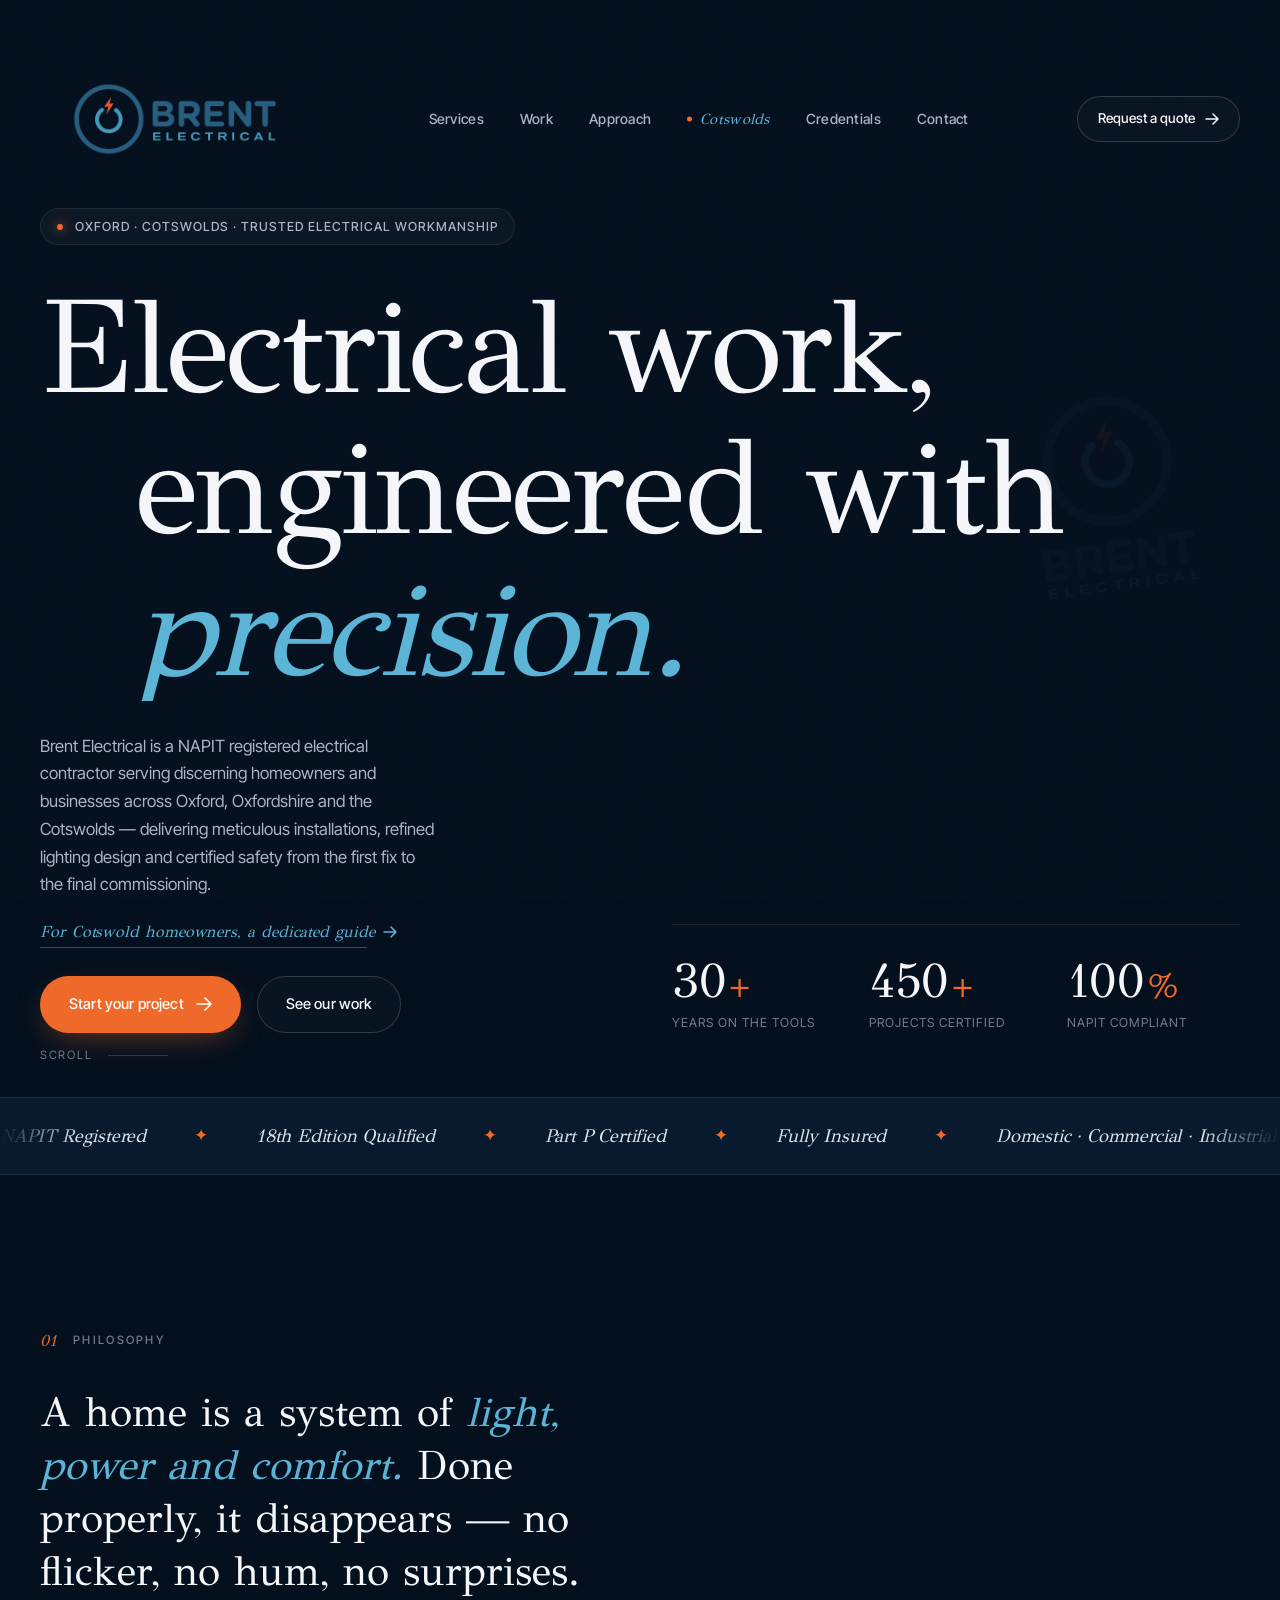
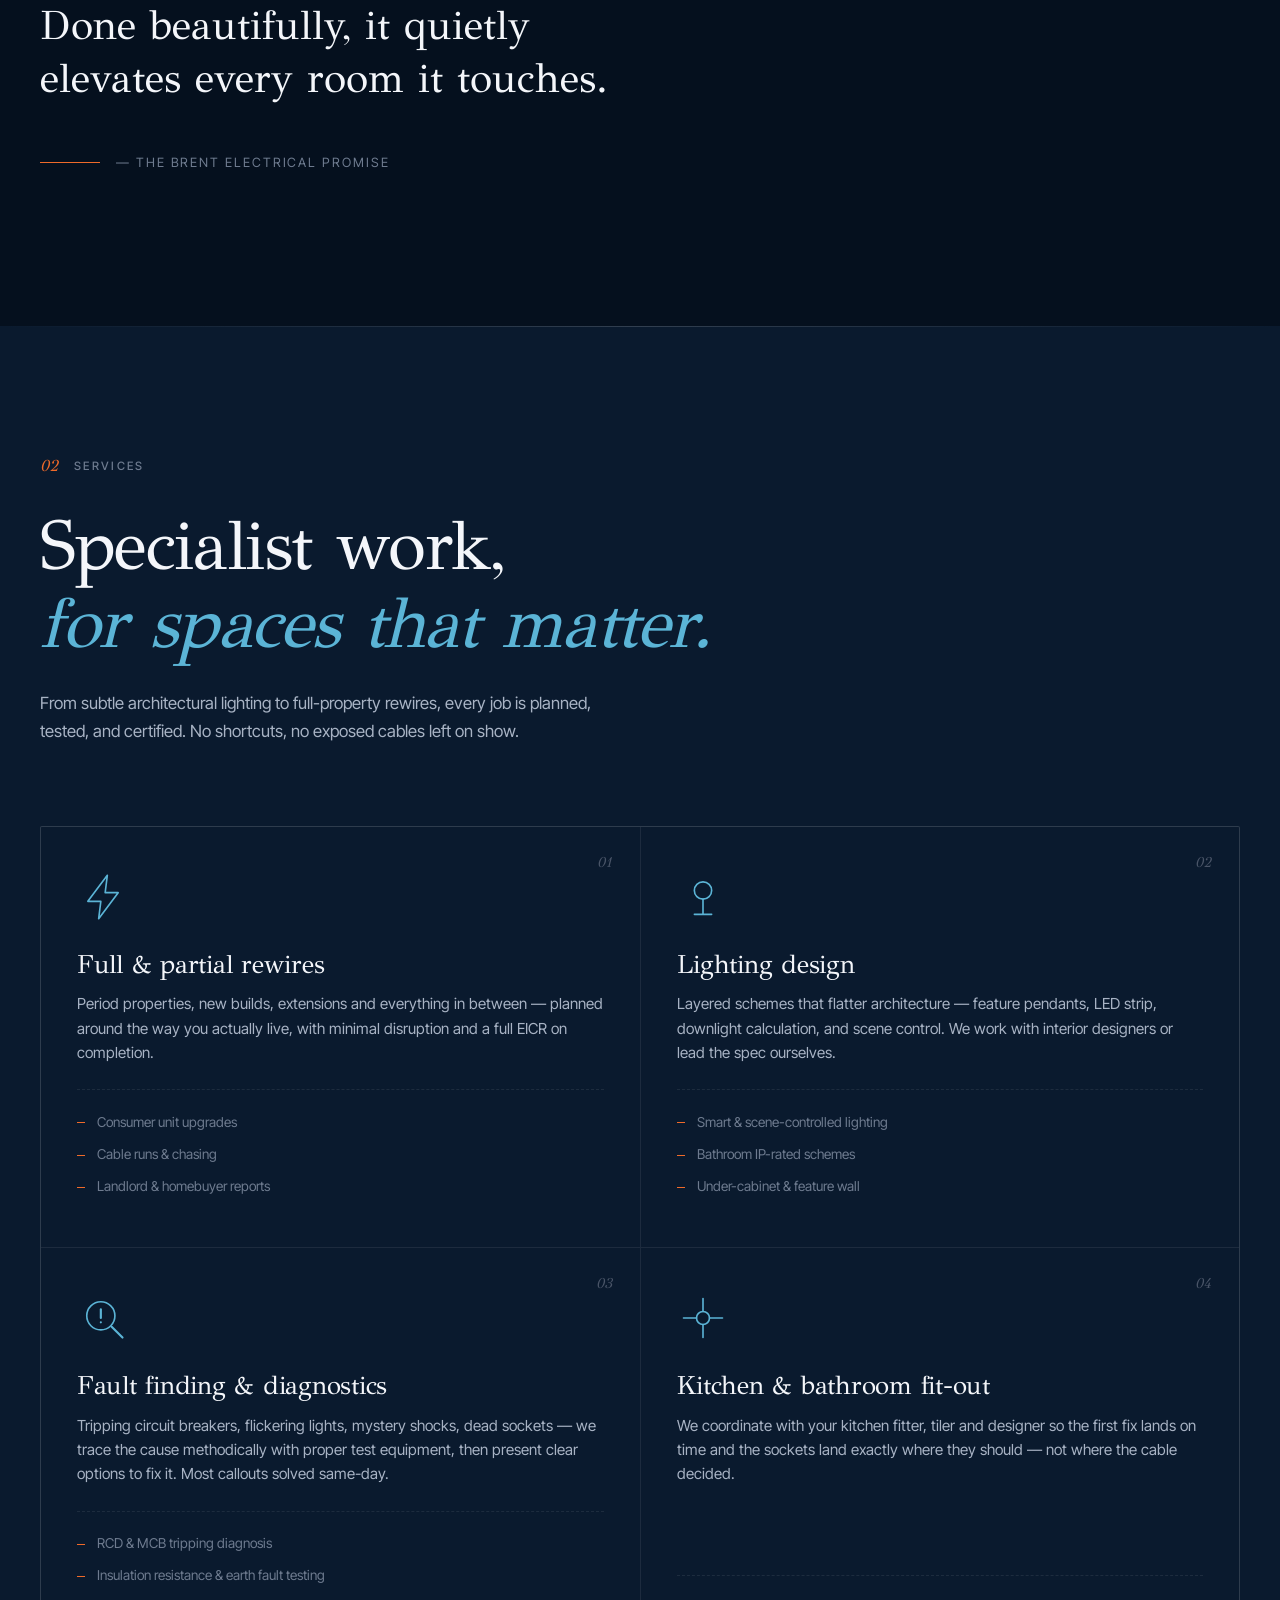
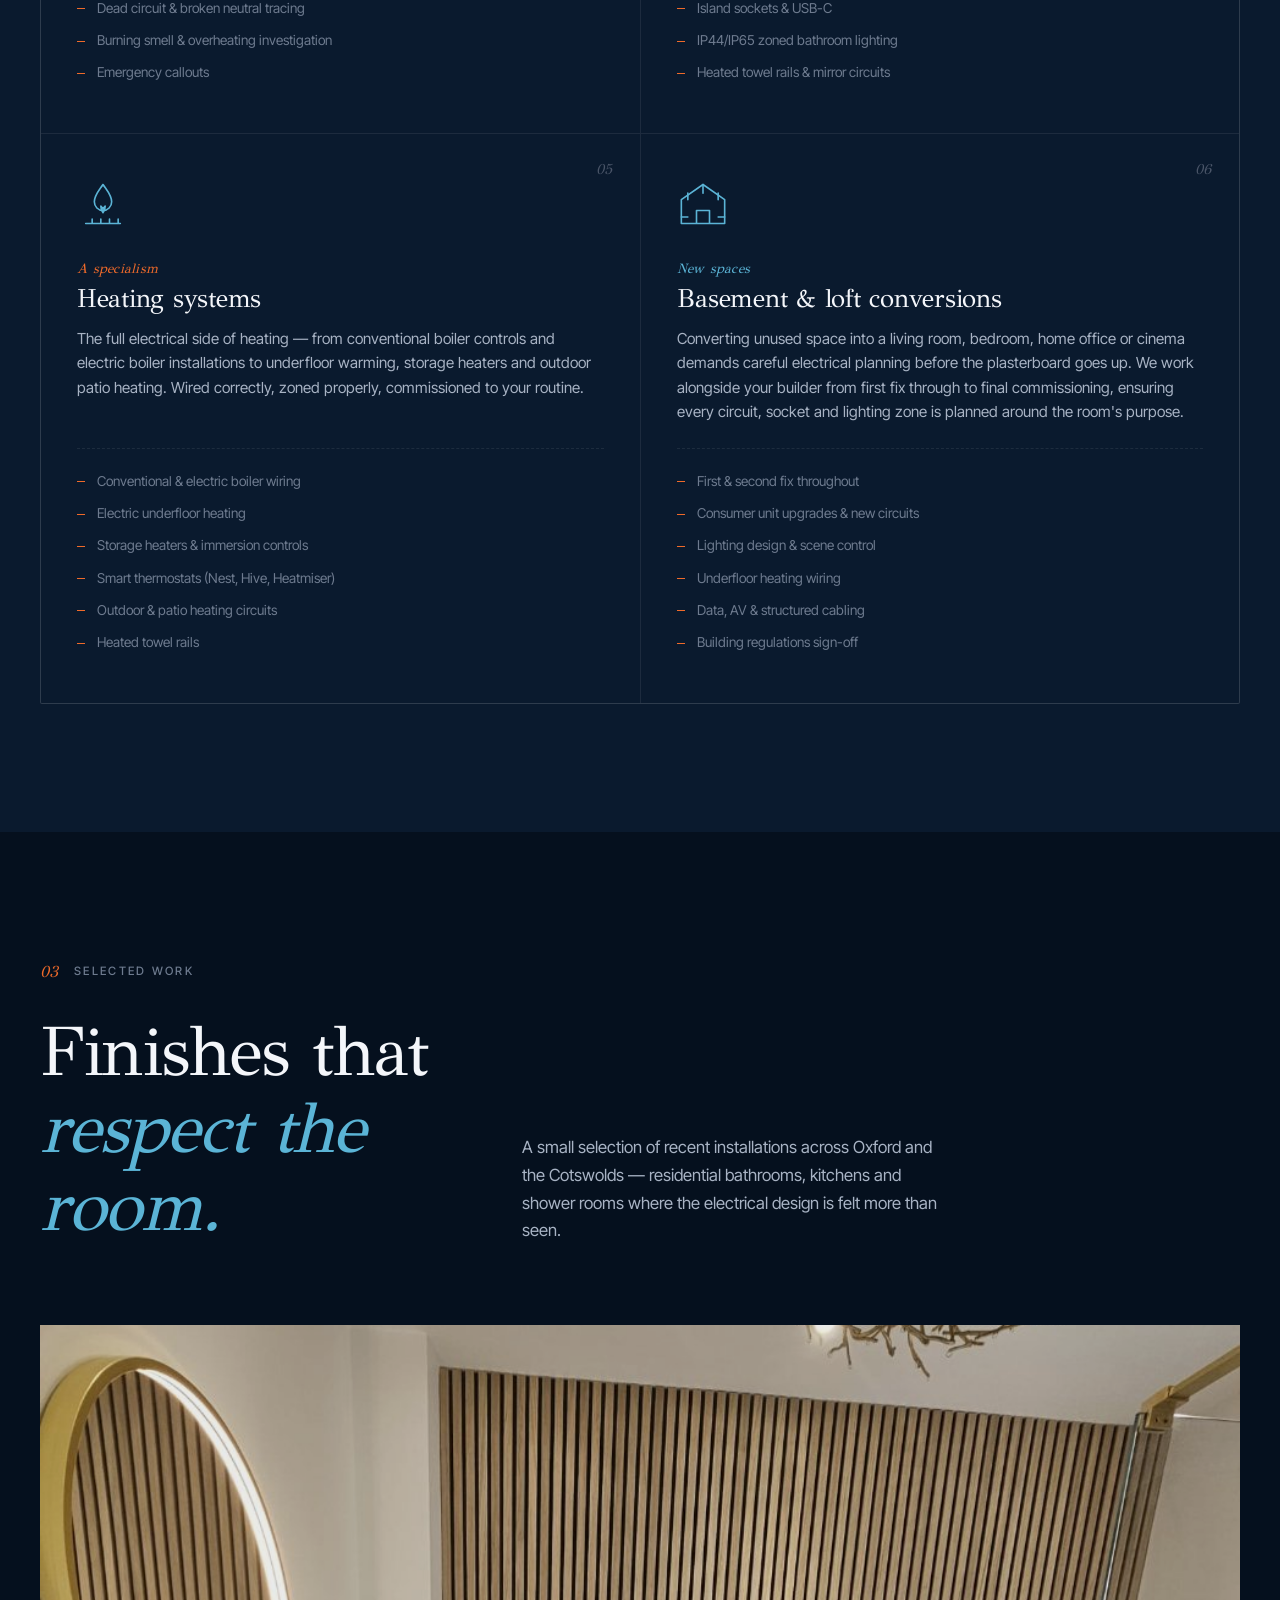
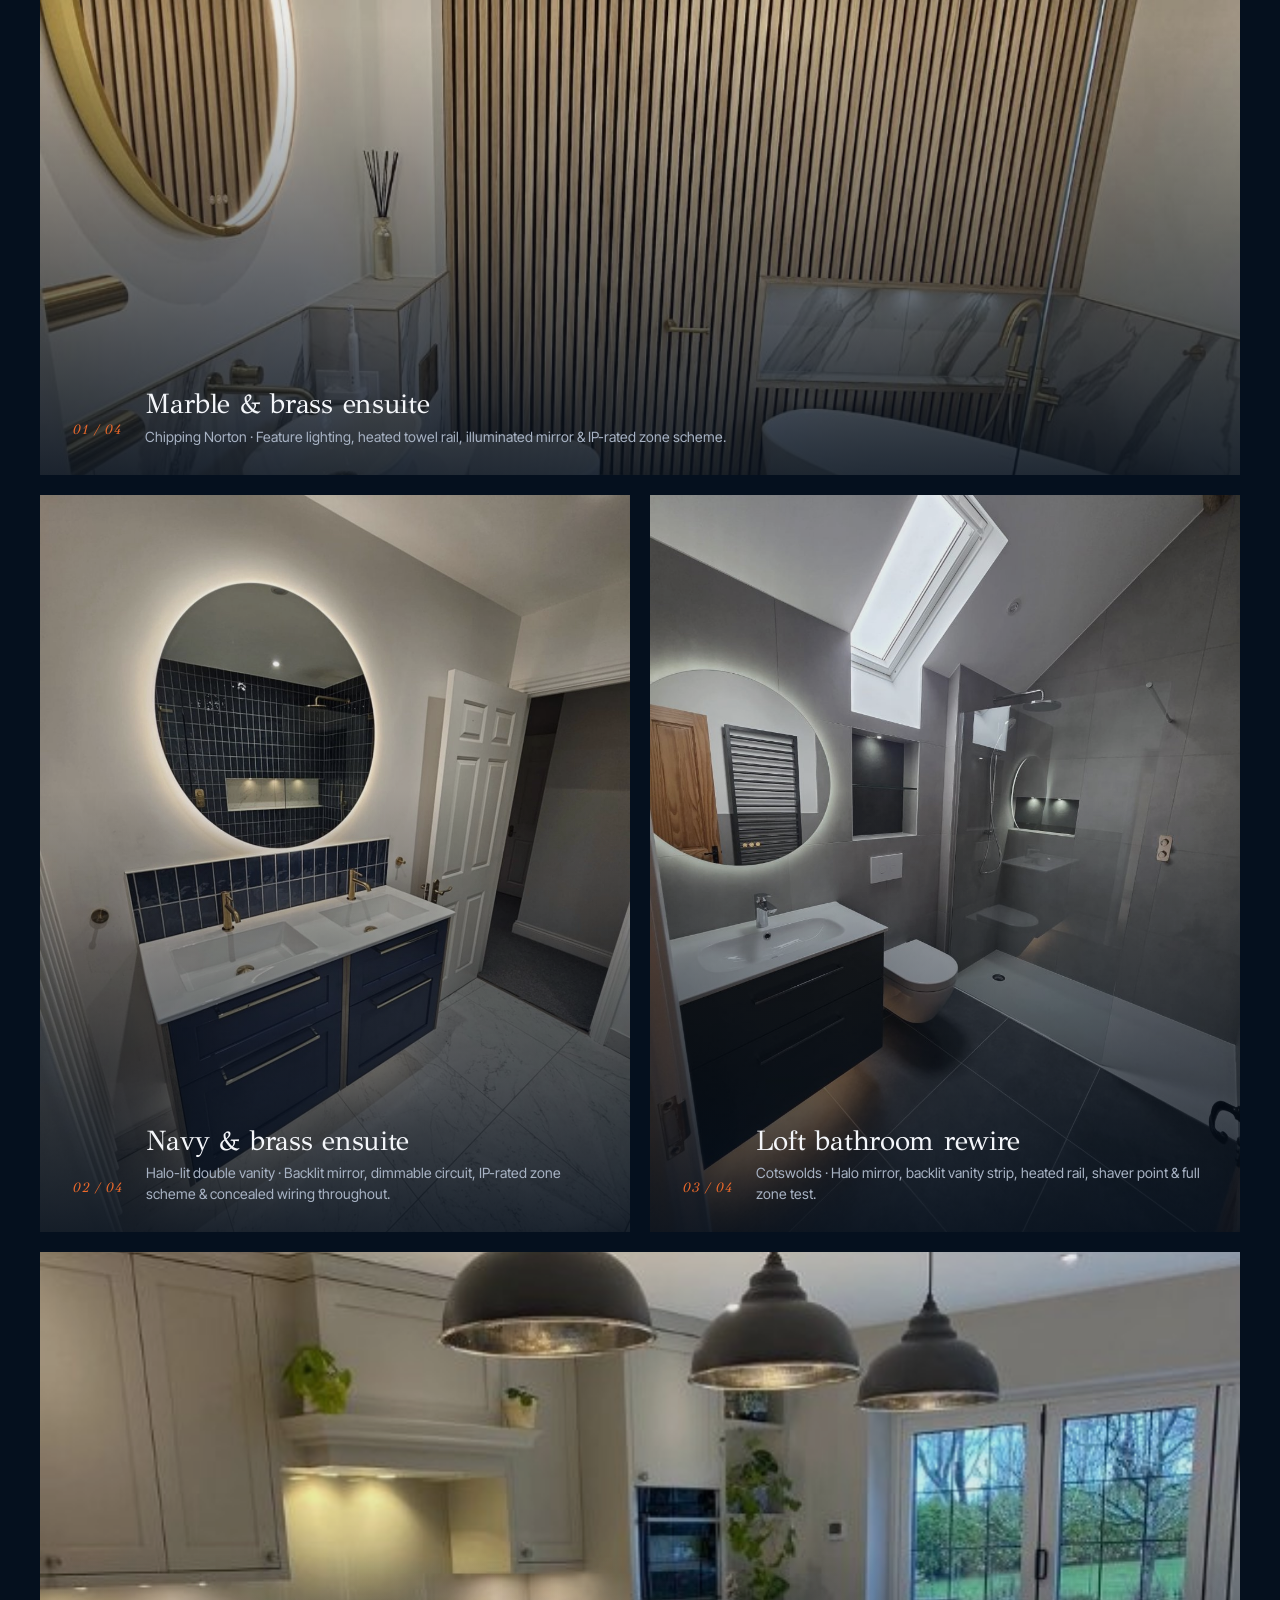
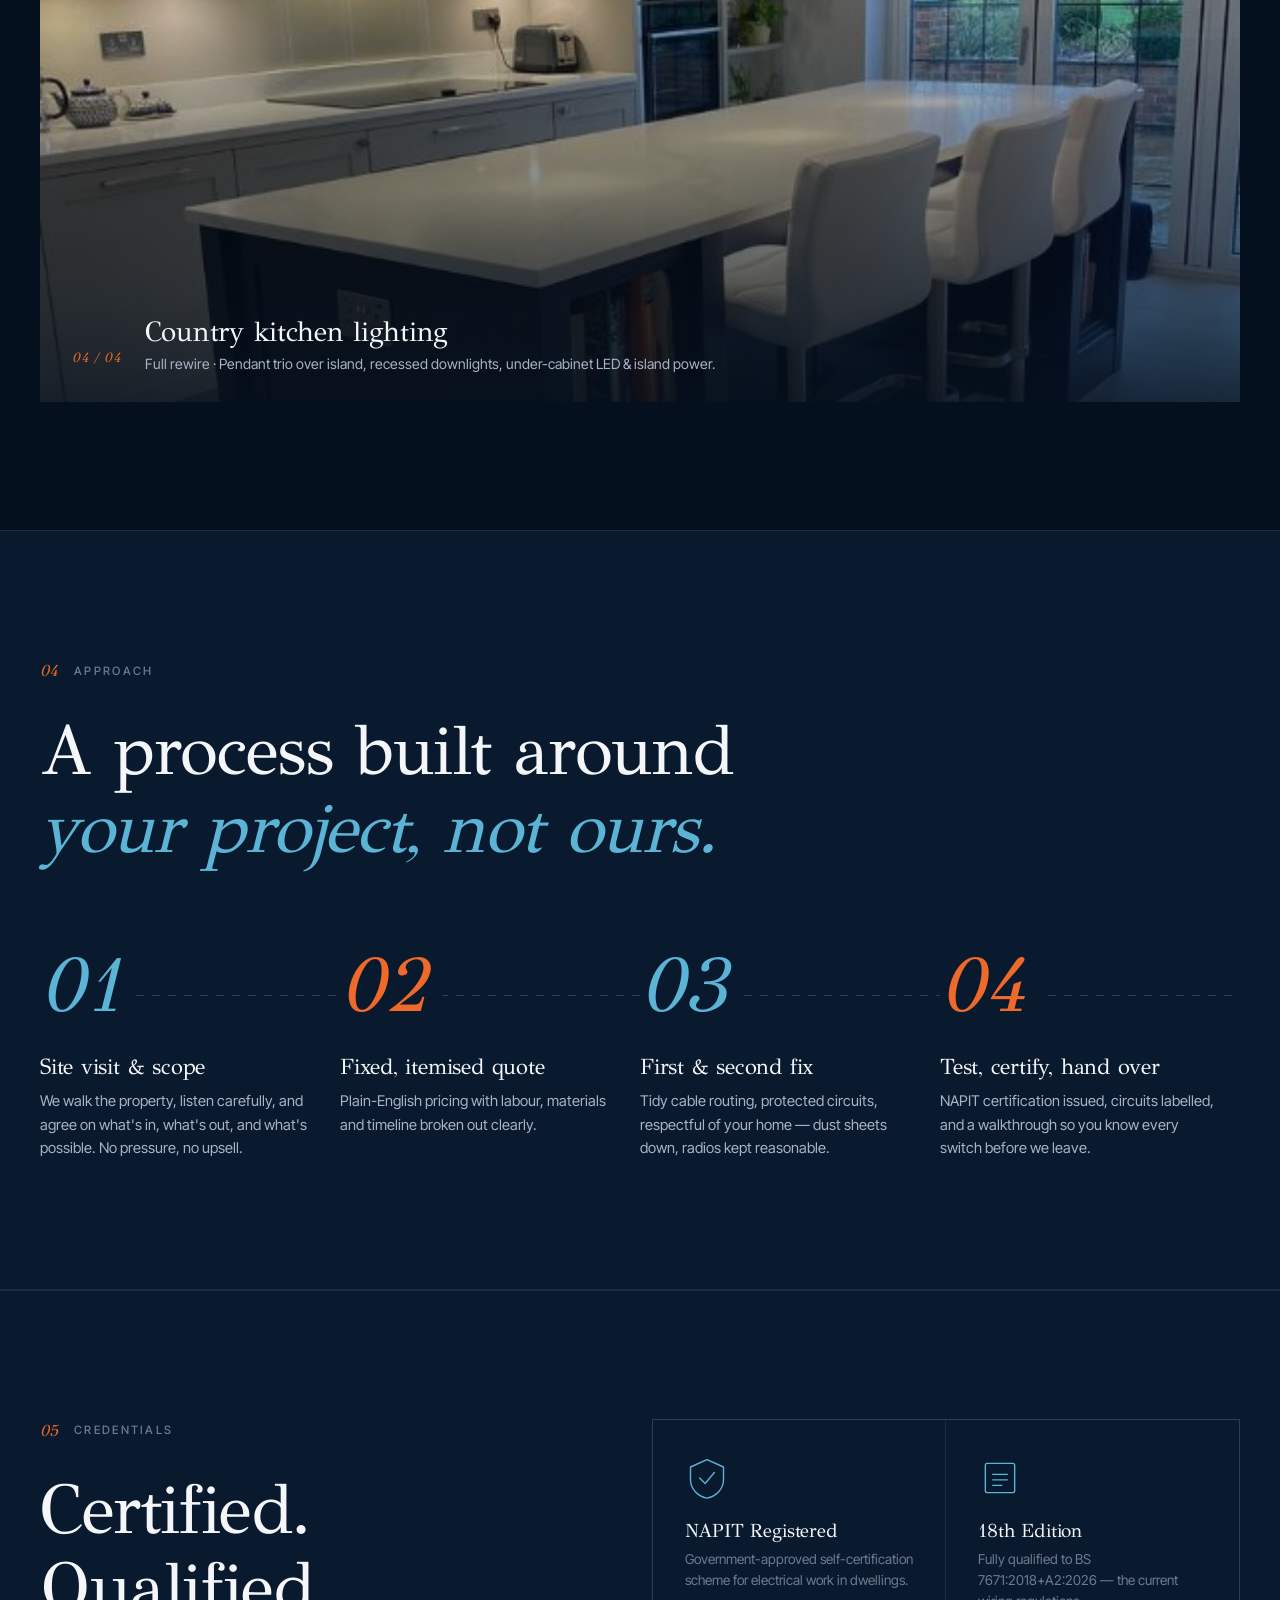
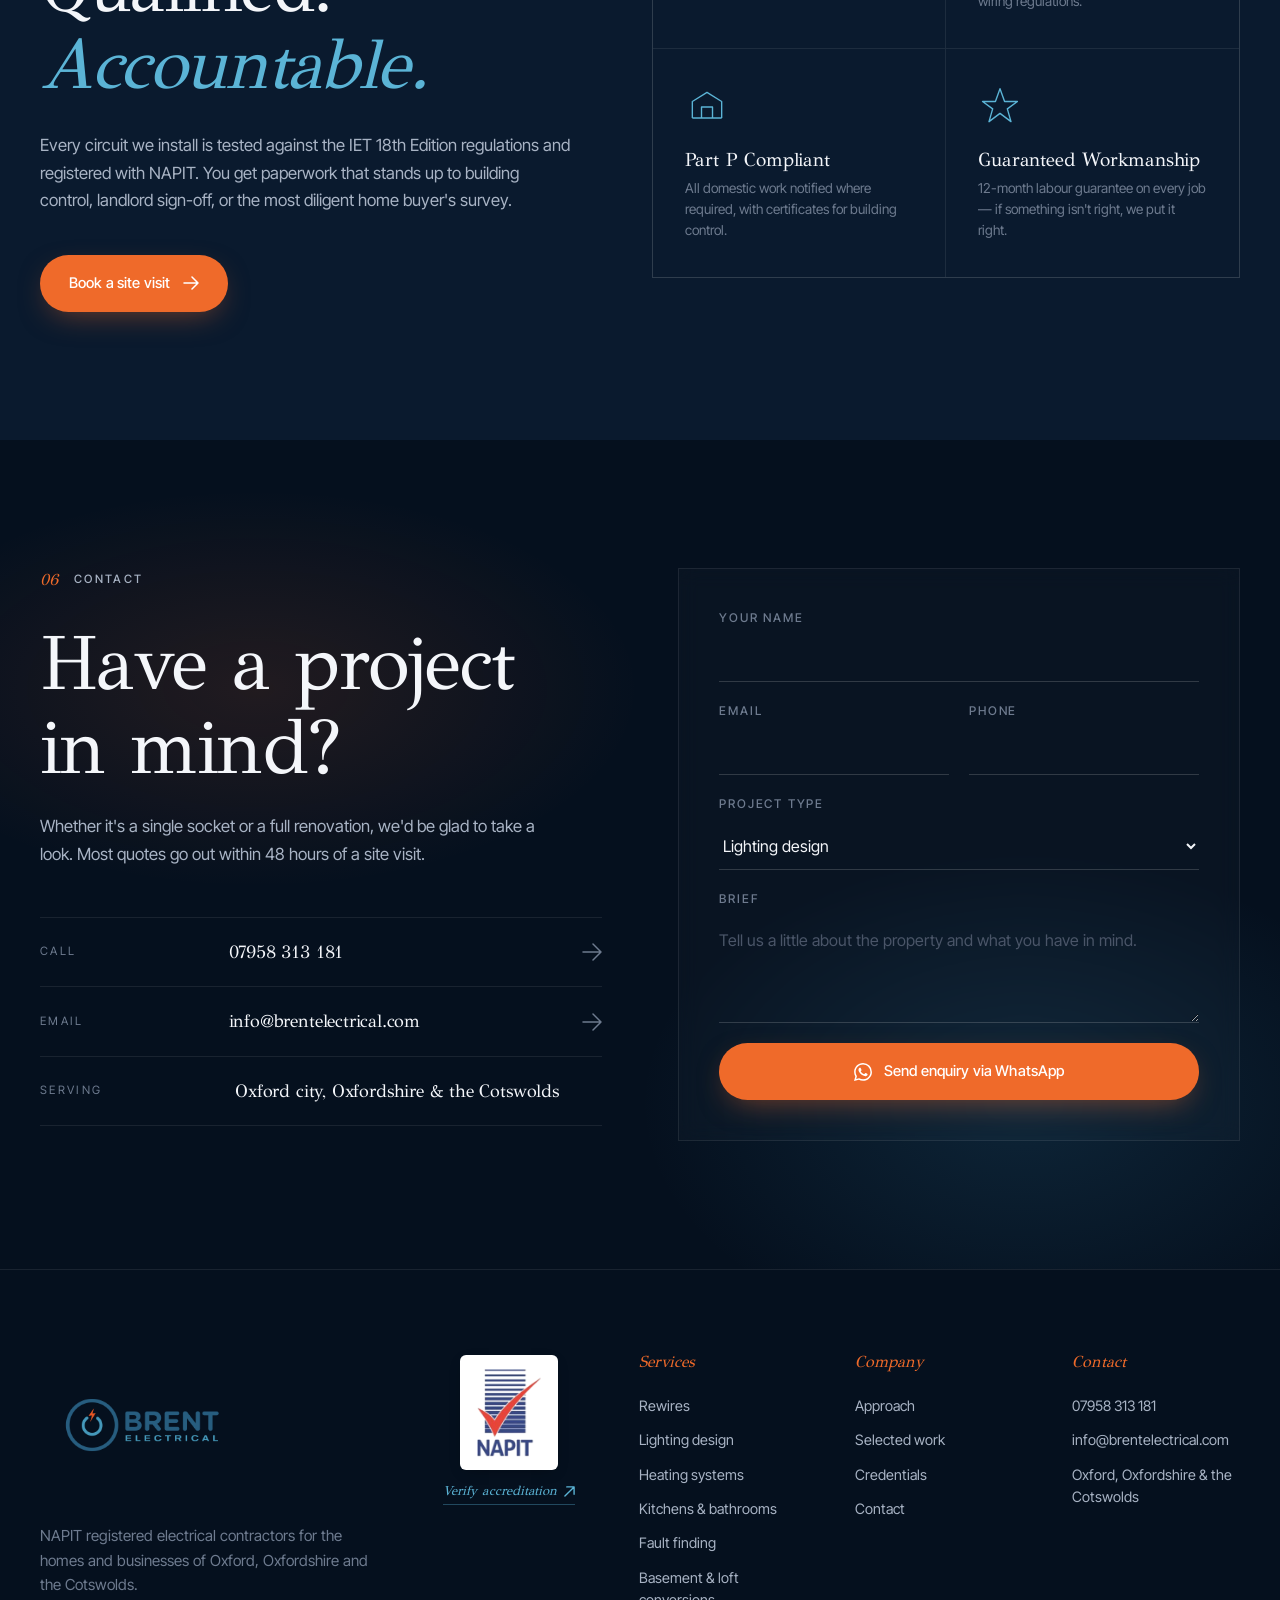
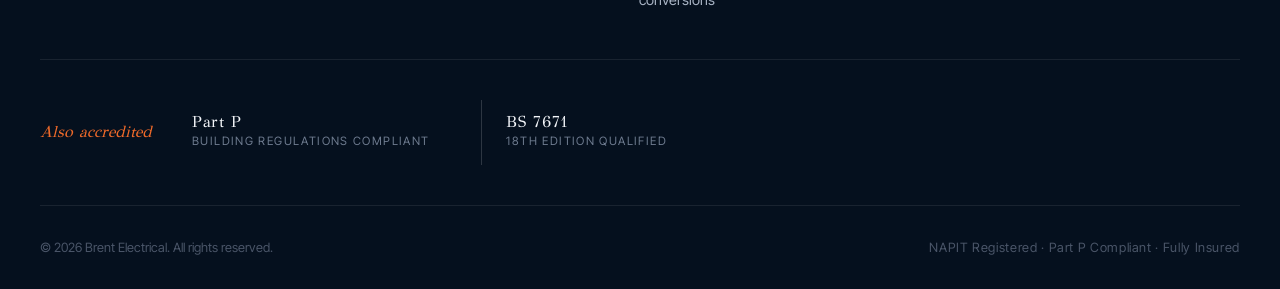
==== commit bf467dbc: "Update links and email address in index.html" ====
--- a/index.html
+++ b/index.html
@@ -30,7 +30,7 @@
       <a href="#services">Services</a>
       <a href="#work">Work</a>
       <a href="#approach">Approach</a>
-      <a href="cotswolds.html" class="nav-cotswold">Cotswolds</a>
+      <a href="cotswolds/" class="nav-cotswold">Cotswolds</a>
       <a href="#trust">Credentials</a>
       <a href="#contact">Contact</a>
     </nav>
@@ -46,7 +46,7 @@
     <a href="#services">Services</a>
     <a href="#work">Work</a>
     <a href="#approach">Approach</a>
-    <a href="cotswolds.html" class="nav-cotswold">Cotswolds</a>
+    <a href="cotswolds/" class="nav-cotswold">Cotswolds</a>
     <a href="#trust">Credentials</a>
     <a href="#contact">Contact</a>
     <a href="#contact" class="nav-mobile-cta">Request a quote →</a>
@@ -78,7 +78,7 @@
         the Cotswolds — delivering meticulous installations, refined lighting
         design and certified safety from the first fix to the final commissioning.
       </p>
-      <a href="cotswolds.html" class="hero-inline-link">
+      <a href="cotswolds/" class="hero-inline-link">
         <span>For Cotswold homeowners, a dedicated guide</span>
         <svg width="14" height="14" viewBox="0 0 14 14" fill="none" aria-hidden="true"><path d="M1 7h12M8 2l5 5-5 5" stroke="currentColor" stroke-width="1.5" stroke-linecap="round" stroke-linejoin="round"/></svg>
       </a>
@@ -241,7 +241,7 @@
         </ul>
       </article>
 
-      <article class="service-card" data-delay="480">
+      <article class="service-card service-card-basement" data-delay="480">
         <div class="service-number">06</div>
         <div class="service-icon">
           <svg viewBox="0 0 48 48" fill="none"><path d="M4 20l20-14 20 14v22H4V20z" stroke="currentColor" stroke-width="1.5" stroke-linejoin="round"/><path d="M18 42V30h12v12" stroke="currentColor" stroke-width="1.5" stroke-linejoin="round"/><path d="M4 36h6M38 36h6M24 6v8" stroke="currentColor" stroke-width="1.5" stroke-linecap="round"/><path d="M10 14v6M38 14v6" stroke="currentColor" stroke-width="1.5" stroke-linecap="round"/></svg>
@@ -437,9 +437,9 @@
             <div class="cm-value">07958 313 181</div>
             <svg width="20" height="20" viewBox="0 0 20 20" fill="none"><path d="M1 10h18M11 2l8 8-8 8" stroke="currentColor" stroke-width="1.5" stroke-linecap="round" stroke-linejoin="round"/></svg>
           </a>
-          <a href="mailto:brentelectrical@outlook.com" class="contact-method">
+          <a href="mailto:info@brentelectrical.com" class="contact-method">
             <div class="cm-label">Email</div>
-            <div class="cm-value">brentelectrical@outlook.com</div>
+            <div class="cm-value">info@brentelectrical.com</div>
             <svg width="20" height="20" viewBox="0 0 20 20" fill="none"><path d="M1 10h18M11 2l8 8-8 8" stroke="currentColor" stroke-width="1.5" stroke-linecap="round" stroke-linejoin="round"/></svg>
           </a>
           <div class="contact-method contact-method-static">
@@ -528,7 +528,7 @@
         <div class="footer-col">
           <h5>Contact</h5>
           <a href="tel:07958313181">07958 313 181</a>
-          <a href="mailto:brentelectrical@outlook.com">brentelectrical@outlook.com</a>
+          <a href="mailto:info@brentelectrical.com">info@brentelectrical.com</a>
           <span>Oxford, Oxfordshire &amp; the Cotswolds</span>
         </div>
       </div>
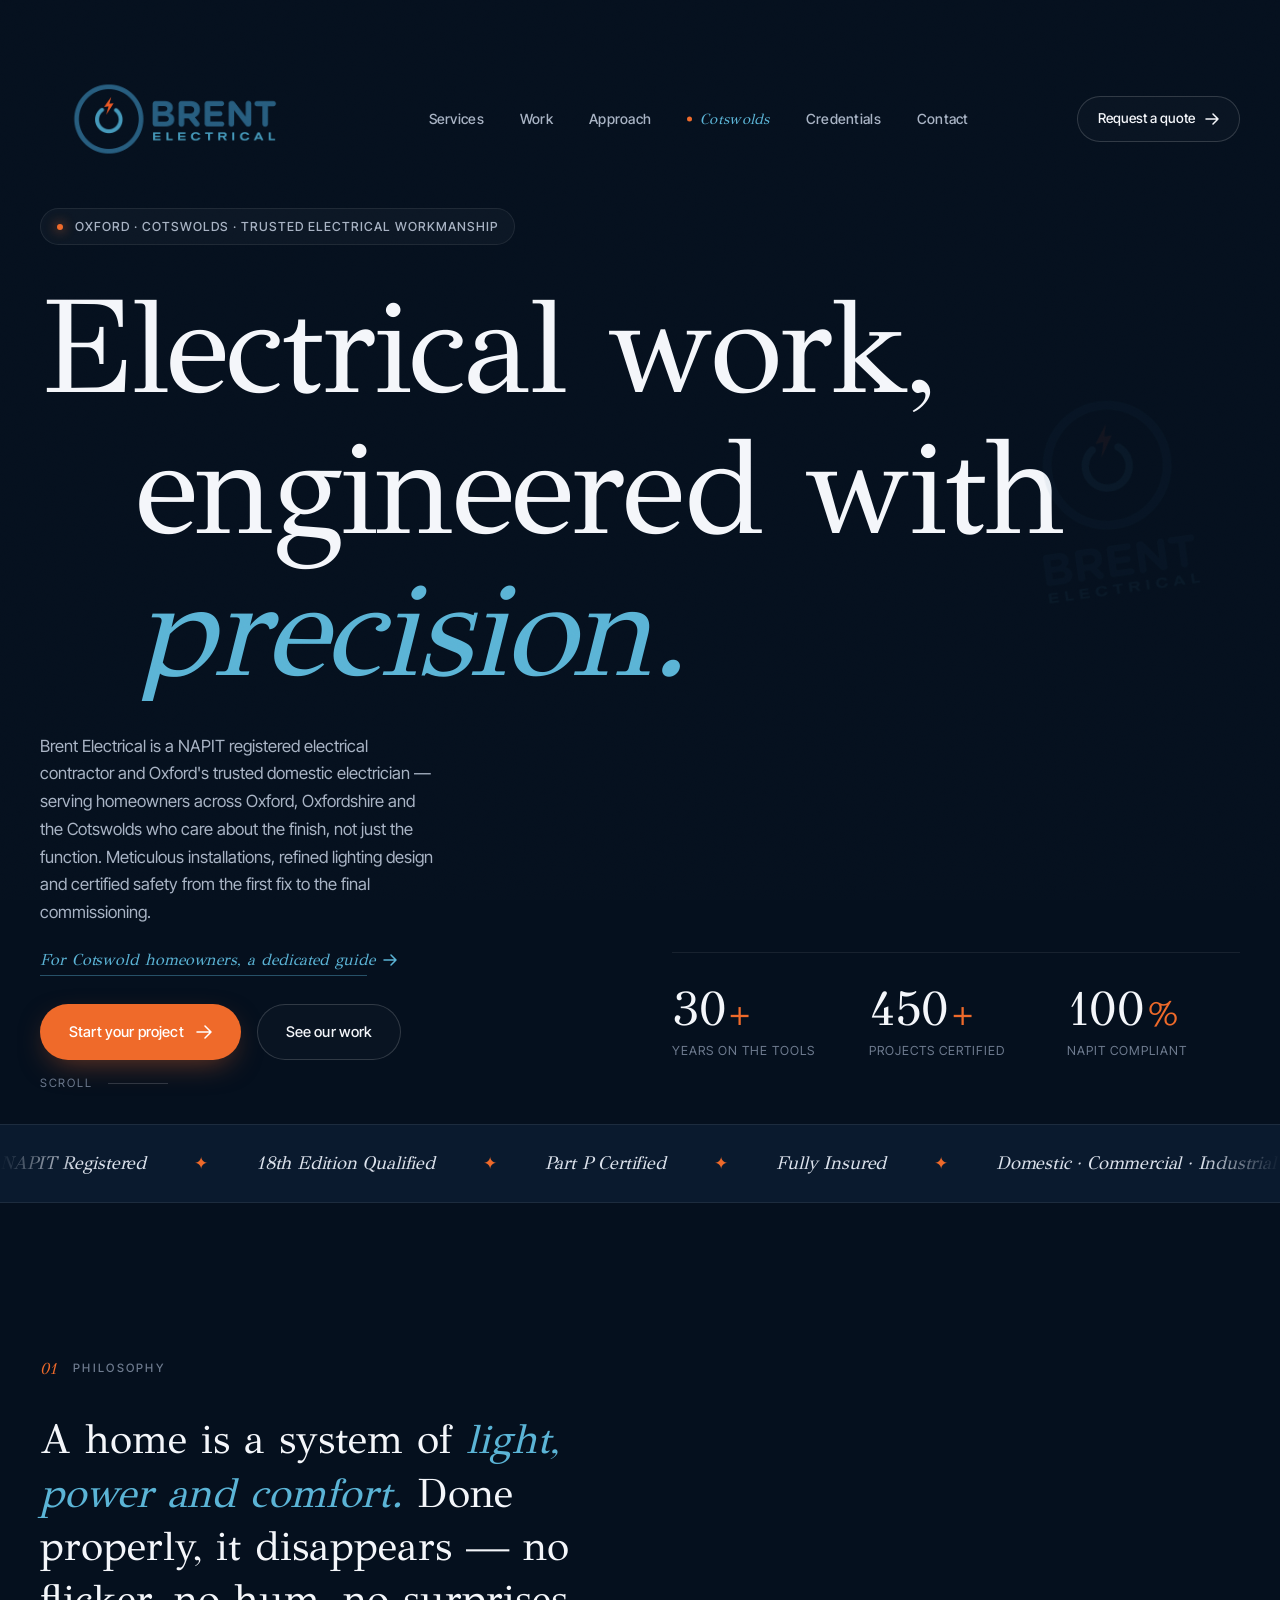
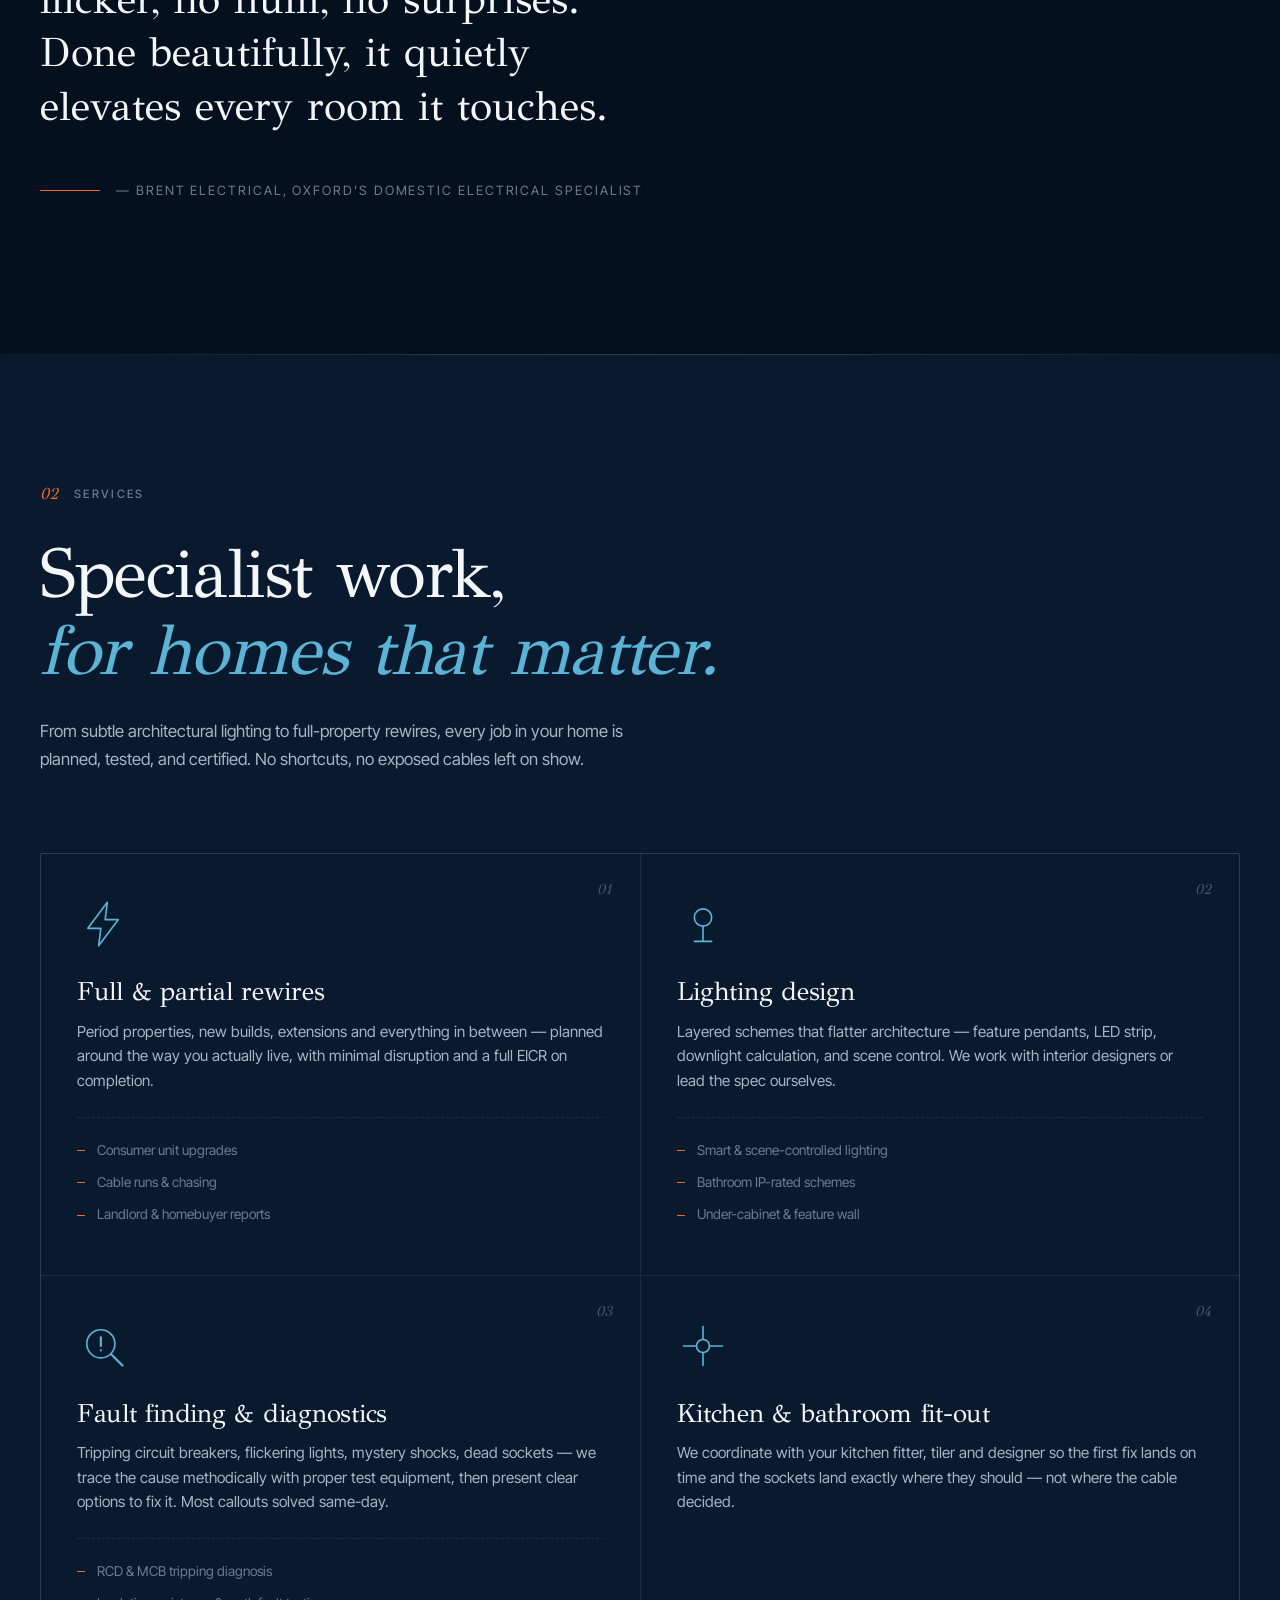
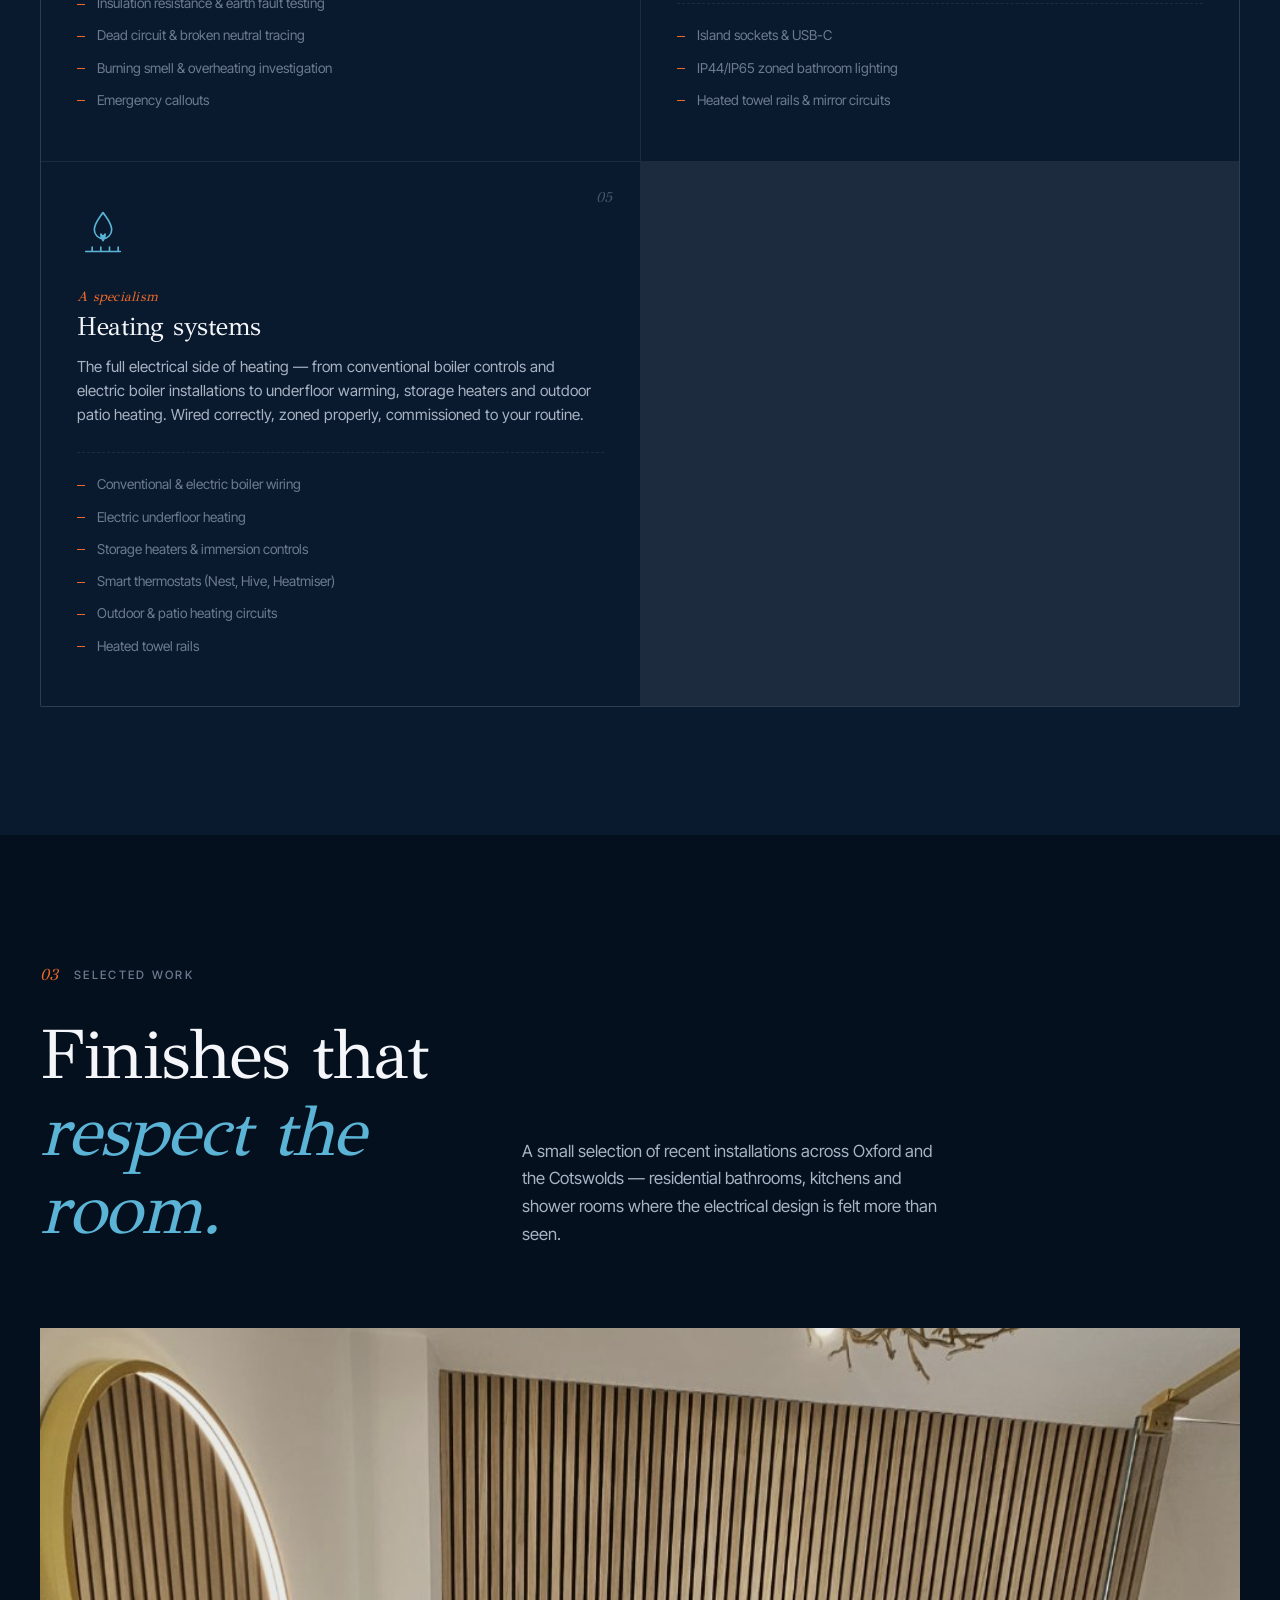
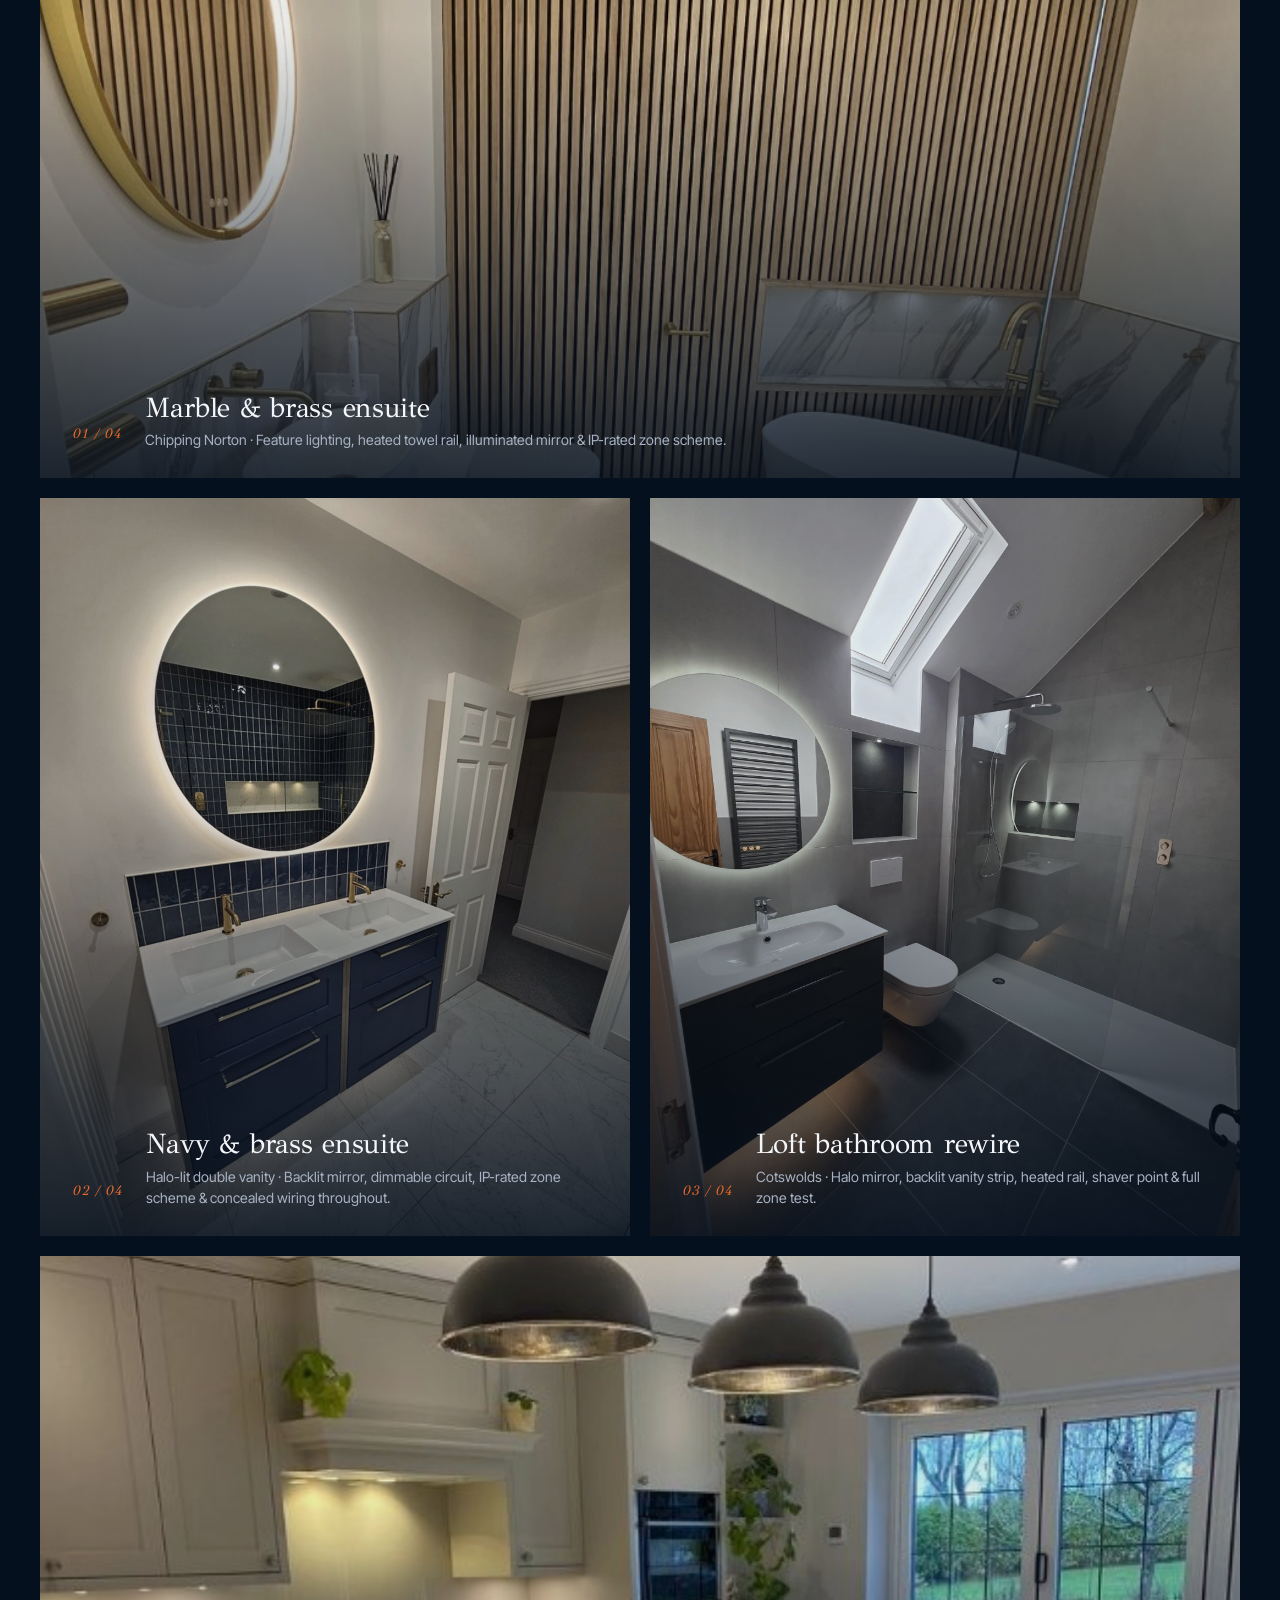
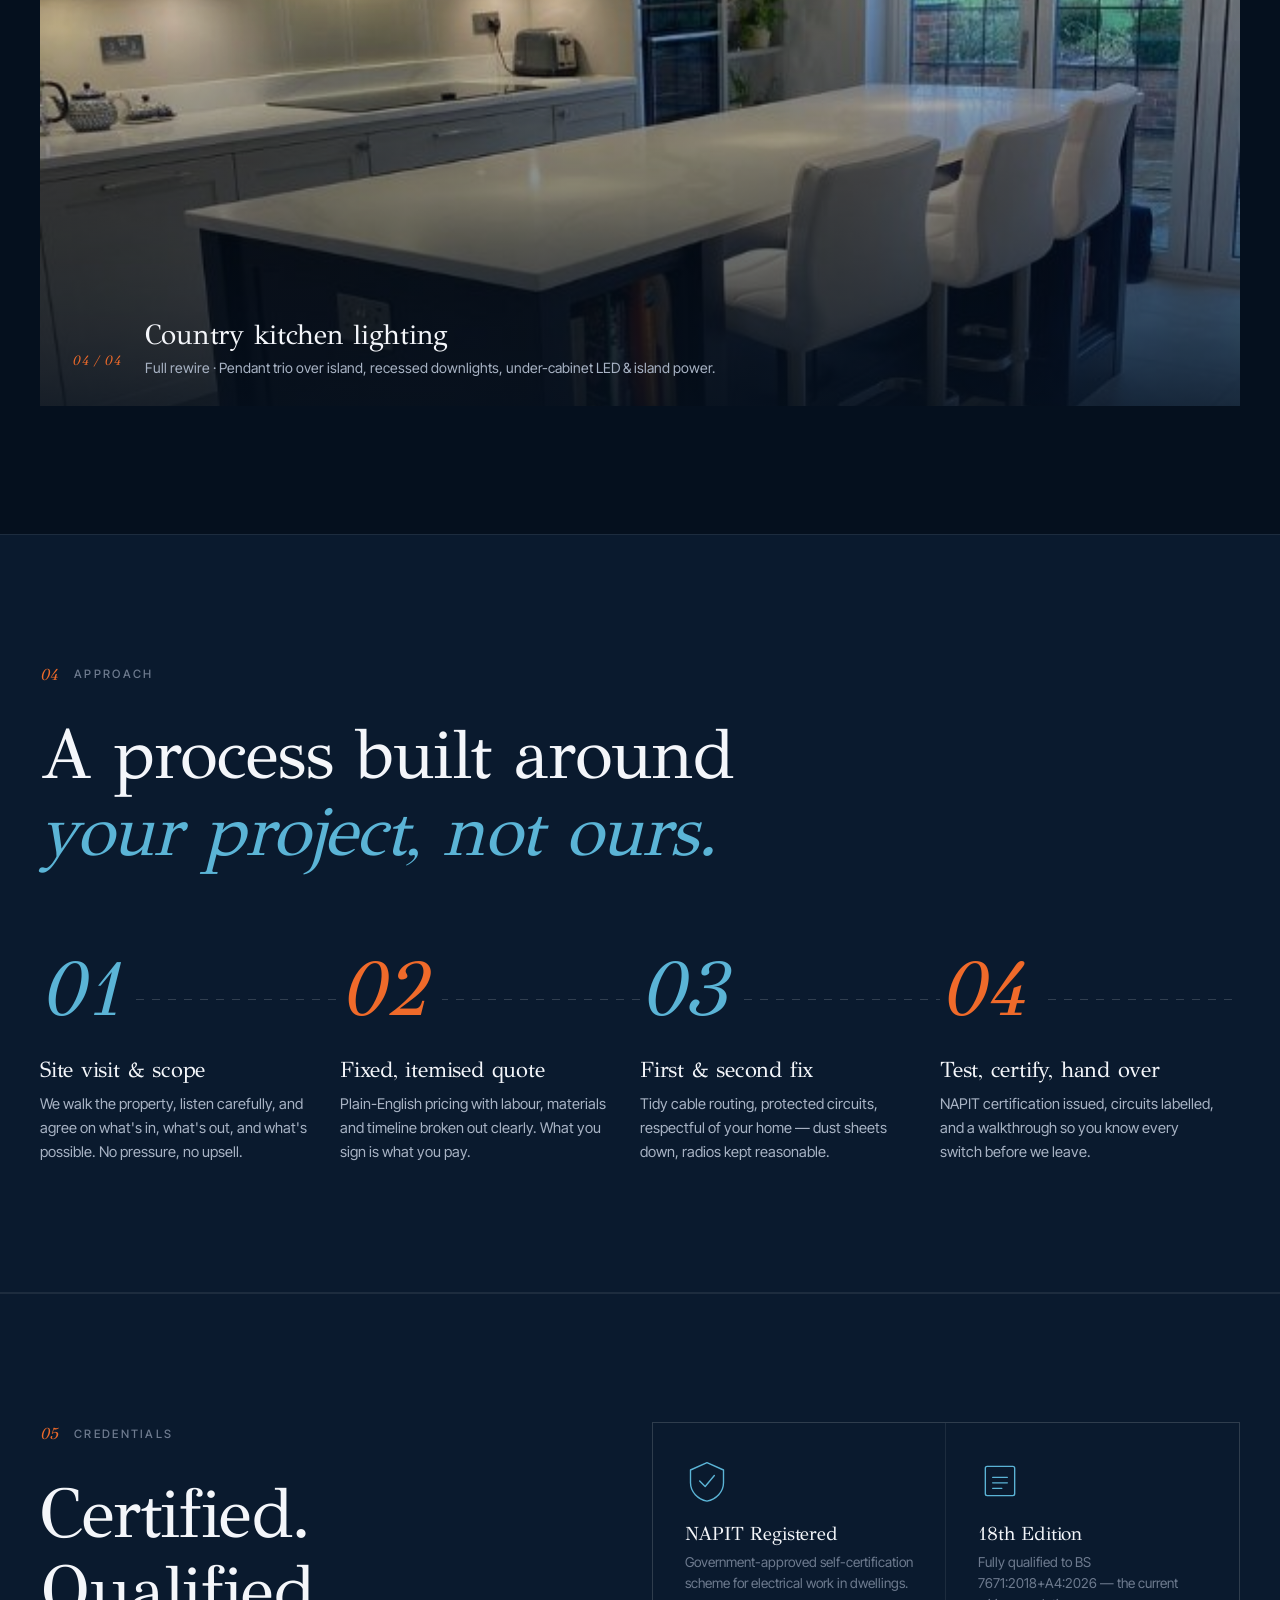
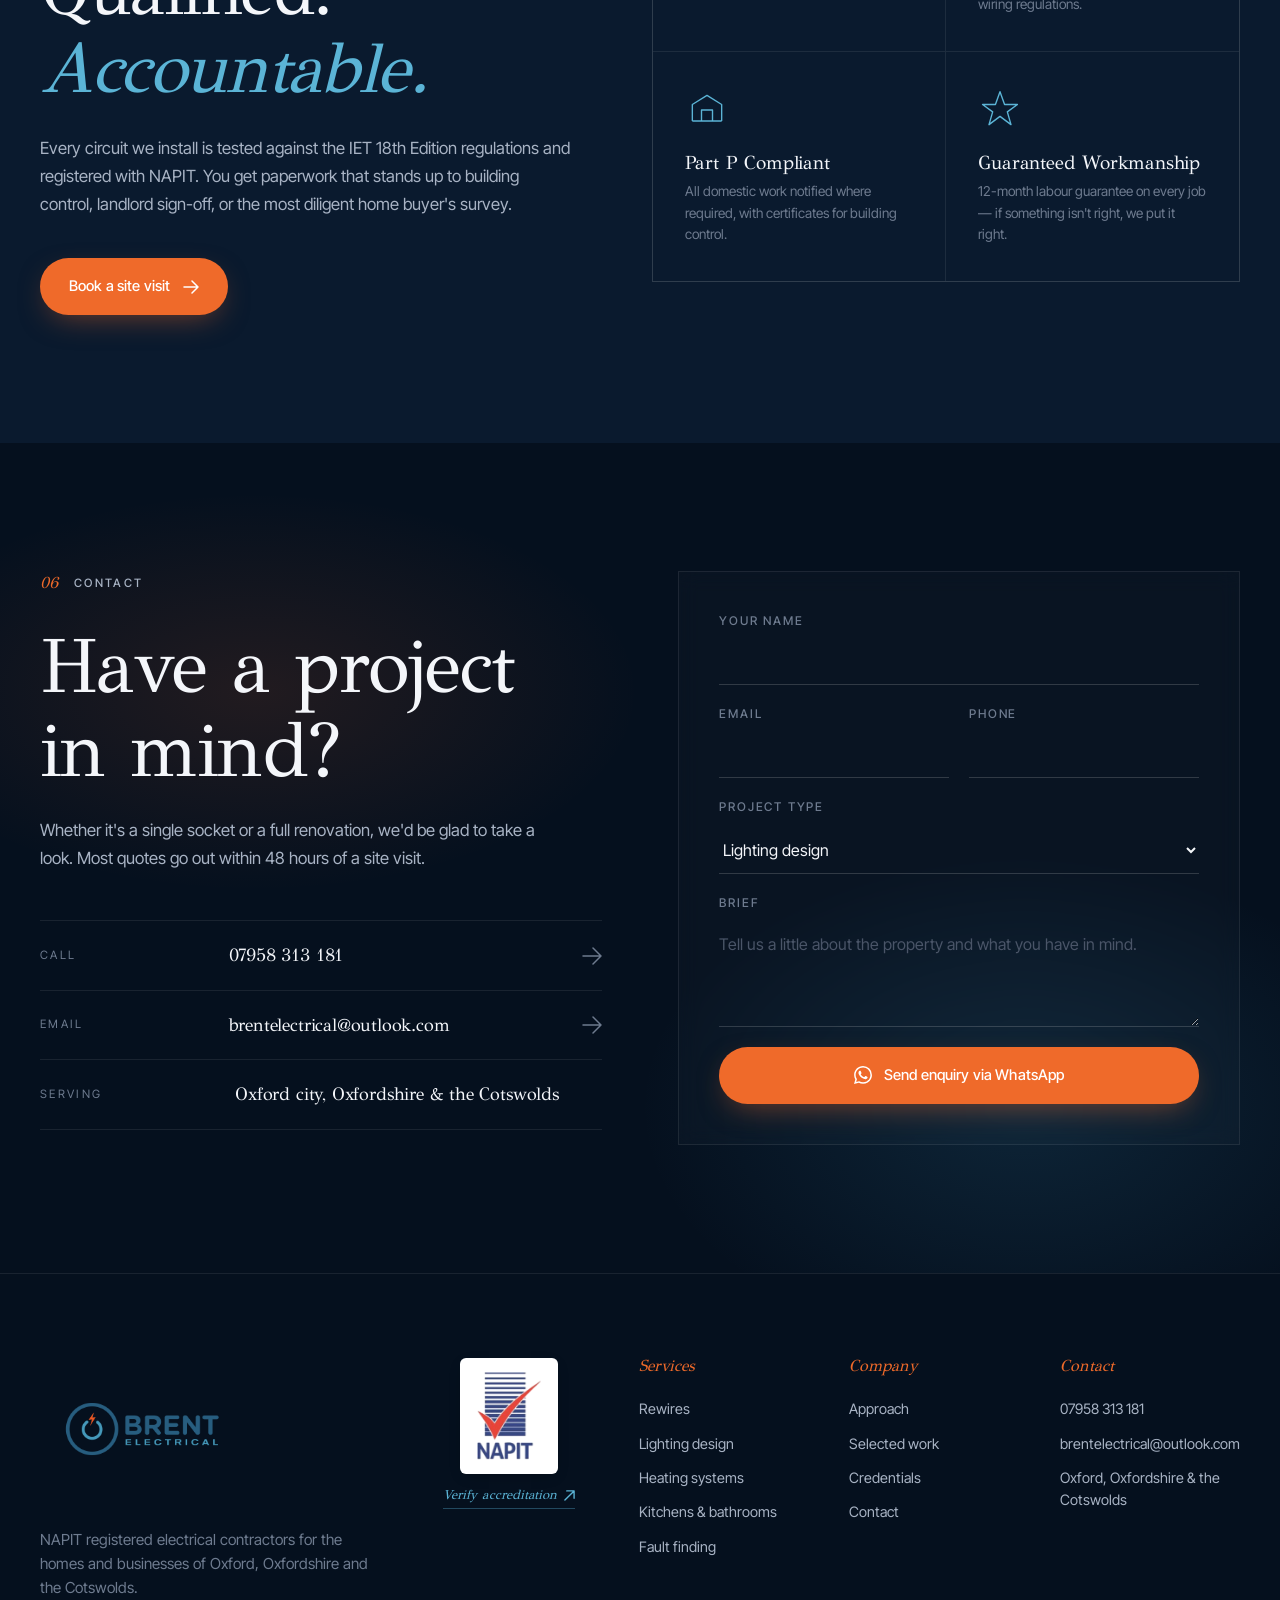
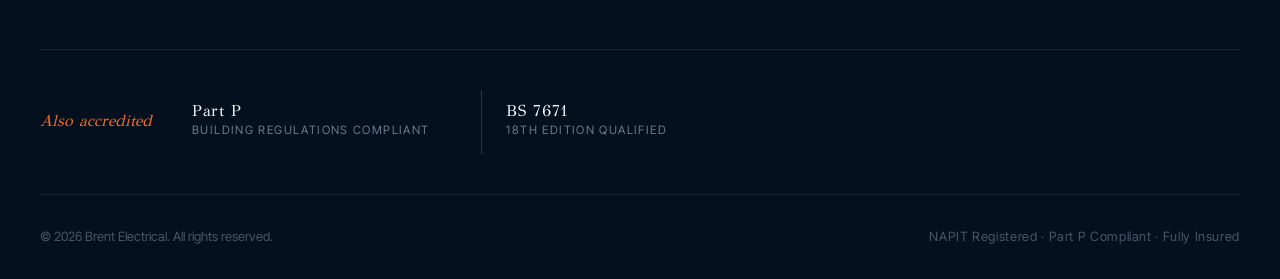
==== commit db1fb132: "Refactor text and contact details in index.html Updated various text elements for clarity and consis" ====
--- a/index.html
+++ b/index.html
@@ -5,13 +5,13 @@
 <meta name="viewport" content="width=device-width, initial-scale=1.0" />
 <title>Brent Electrical — Oxfordshire's Premium Electrician</title>
 <meta name="description" content="NAPIT registered electricians serving Oxford, Oxfordshire and the Cotswolds. Meticulous workmanship for premium homes and businesses — rewires, lighting design, smart homes." />
+<link rel="canonical" href="https://raulene-git.github.io/Brent-Electrical/" />
 <link rel="icon" type="image/png" href="assets/logo-stacked.png" />
 
-<!-- Fonts: GFS Didot (editorial display serif) + Inter Tight (body) -->
+<!-- Fonts: GFS Didot (editorial serif display) + Inter Tight for body -->
 <link rel="preconnect" href="https://fonts.googleapis.com" />
 <link rel="preconnect" href="https://fonts.gstatic.com" crossorigin />
-<link href="https://fonts.googleapis.com/css2?family=GFS+Didot&display=swap" rel="stylesheet" />
-<link href="https://fonts.googleapis.com/css2?family=Inter+Tight:wght@300;400;500;600;700&display=swap" rel="stylesheet" />
+<link href="https://fonts.googleapis.com/css2?family=GFS+Didot&family=Inter+Tight:wght@300;400;500;600;700&display=swap" rel="stylesheet" />
 
 <link rel="stylesheet" href="styles.css" />
 </head>
@@ -73,10 +73,11 @@
 
     <div class="hero-body">
       <p>
-        Brent Electrical is a NAPIT registered electrical contractor serving
-        discerning homeowners and businesses across Oxford, Oxfordshire and
-        the Cotswolds — delivering meticulous installations, refined lighting
-        design and certified safety from the first fix to the final commissioning.
+        Brent Electrical is a NAPIT registered electrical contractor and Oxford's
+        trusted domestic electrician — serving homeowners across Oxford, Oxfordshire
+        and the Cotswolds who care about the finish, not just the function. Meticulous
+        installations, refined lighting design and certified safety from the first fix
+        to the final commissioning.
       </p>
       <a href="cotswolds/" class="hero-inline-link">
         <span>For Cotswold homeowners, a dedicated guide</span>
@@ -147,7 +148,7 @@
     </h2>
     <div class="manifesto-signoff">
       <span class="line-deco"></span>
-      <span>— The Brent Electrical promise</span>
+      <span>— Brent Electrical, Oxford's domestic electrical specialist</span>
     </div>
   </div>
 </section>
@@ -159,13 +160,13 @@
       <div class="section-label"><span>02</span><span>Services</span></div>
       <h2 class="section-title">
         Specialist work,<br/>
-        <em>for spaces that matter.</em>
+        <em>for homes that matter.</em>
       </h2>
-      <p class="section-sub">From subtle architectural lighting to full-property rewires, every job is planned, tested, and certified. No shortcuts, no exposed cables left on show.</p>
+      <p class="section-sub">From subtle architectural lighting to full-property rewires, every job in your home is planned, tested, and certified. No shortcuts, no exposed cables left on show.</p>
     </div>
 
     <div class="services-grid">
-      <article class="service-card" data-delay="0">
+      <article class="service-card reveal" data-delay="0">
         <div class="service-number">01</div>
         <div class="service-icon">
           <svg viewBox="0 0 48 48" fill="none"><path d="M28 4L10 28h12l-2 16 18-24H26l2-16z" stroke="currentColor" stroke-width="1.5" stroke-linejoin="round"/></svg>
@@ -179,7 +180,7 @@
         </ul>
       </article>
 
-      <article class="service-card" data-delay="80">
+      <article class="service-card reveal" data-delay="80">
         <div class="service-number">02</div>
         <div class="service-icon">
           <svg viewBox="0 0 48 48" fill="none"><circle cx="24" cy="18" r="8" stroke="currentColor" stroke-width="1.5"/><path d="M24 26v14M16 40h16" stroke="currentColor" stroke-width="1.5" stroke-linecap="round"/></svg>
@@ -193,7 +194,7 @@
         </ul>
       </article>
 
-      <article class="service-card" data-delay="240">
+      <article class="service-card reveal" data-delay="240">
         <div class="service-number">03</div>
         <div class="service-icon">
           <svg viewBox="0 0 48 48" fill="none"><circle cx="22" cy="22" r="13" stroke="currentColor" stroke-width="1.5"/><path d="M32 32l10 10" stroke="currentColor" stroke-width="2" stroke-linecap="round"/><path d="M22 16v8M22 28h.01" stroke="currentColor" stroke-width="2" stroke-linecap="round"/></svg>
@@ -209,7 +210,7 @@
         </ul>
       </article>
 
-      <article class="service-card" data-delay="320">
+      <article class="service-card reveal" data-delay="320">
         <div class="service-number">04</div>
         <div class="service-icon">
           <svg viewBox="0 0 48 48" fill="none"><path d="M24 6v12m0 12v12M6 24h12m12 0h12" stroke="currentColor" stroke-width="1.5" stroke-linecap="round"/><circle cx="24" cy="24" r="6" stroke="currentColor" stroke-width="1.5"/></svg>
@@ -223,42 +224,29 @@
         </ul>
       </article>
 
-      <article class="service-card" data-delay="400">
+      <article class="service-card service-card-feature reveal" data-delay="400">
         <div class="service-number">05</div>
-        <div class="service-icon">
-          <svg viewBox="0 0 48 48" fill="none"><path d="M24 6c-4 6-8 10-8 16a8 8 0 0016 0c0-6-4-10-8-16z" stroke="currentColor" stroke-width="1.5" stroke-linejoin="round"/><path d="M24 32c-2-2-2-4-2-6 1 1 2 2 2 3 0-1 1-2 2-3 0 2 0 4-2 6z" stroke="currentColor" stroke-width="1.5" stroke-linejoin="round" fill="currentColor" fill-opacity="0.2"/><path d="M8 42h32M14 38v4M22 38v4M30 38v4M38 38v4" stroke="currentColor" stroke-width="1.5" stroke-linecap="round"/></svg>
-        </div>
-        <div class="service-feature-tag">A specialism</div>
-        <h3>Heating systems</h3>
-        <p>The full electrical side of heating — from conventional boiler controls and electric boiler installations to underfloor warming, storage heaters and outdoor patio heating. Wired correctly, zoned properly, commissioned to your routine.</p>
-        <ul class="service-list">
-          <li>Conventional &amp; electric boiler wiring</li>
-          <li>Electric underfloor heating</li>
-          <li>Storage heaters &amp; immersion controls</li>
-          <li>Smart thermostats (Nest, Hive, Heatmiser)</li>
-          <li>Outdoor &amp; patio heating circuits</li>
-          <li>Heated towel rails</li>
-        </ul>
+        <div class="service-feature-inner">
+          <div class="service-feature-head">
+            <div class="service-icon">
+              <svg viewBox="0 0 48 48" fill="none"><path d="M24 6c-4 6-8 10-8 16a8 8 0 0016 0c0-6-4-10-8-16z" stroke="currentColor" stroke-width="1.5" stroke-linejoin="round"/><path d="M24 32c-2-2-2-4-2-6 1 1 2 2 2 3 0-1 1-2 2-3 0 2 0 4-2 6z" stroke="currentColor" stroke-width="1.5" stroke-linejoin="round" fill="currentColor" fill-opacity="0.2"/><path d="M8 42h32M14 38v4M22 38v4M30 38v4M38 38v4" stroke="currentColor" stroke-width="1.5" stroke-linecap="round"/></svg>
+            </div>
+            <div>
+              <div class="service-feature-tag">A specialism</div>
+              <h3>Heating systems</h3>
+            </div>
+          </div>
+          <p>The full electrical side of heating — from conventional boiler controls and electric boiler installations to underfloor warming, storage heaters and outdoor patio heating. Wired correctly, zoned properly, commissioned to your routine.</p>
+          <ul class="service-list service-list-feature">
+            <li>Conventional &amp; electric boiler wiring</li>
+            <li>Electric underfloor heating</li>
+            <li>Storage heaters &amp; immersion controls</li>
+            <li>Smart thermostats (Nest, Hive, Heatmiser)</li>
+            <li>Outdoor &amp; patio heating circuits</li>
+            <li>Heated towel rails</li>
+          </ul>
+        </div>
       </article>
-
-      <article class="service-card service-card-basement" data-delay="480">
-        <div class="service-number">06</div>
-        <div class="service-icon">
-          <svg viewBox="0 0 48 48" fill="none"><path d="M4 20l20-14 20 14v22H4V20z" stroke="currentColor" stroke-width="1.5" stroke-linejoin="round"/><path d="M18 42V30h12v12" stroke="currentColor" stroke-width="1.5" stroke-linejoin="round"/><path d="M4 36h6M38 36h6M24 6v8" stroke="currentColor" stroke-width="1.5" stroke-linecap="round"/><path d="M10 14v6M38 14v6" stroke="currentColor" stroke-width="1.5" stroke-linecap="round"/></svg>
-        </div>
-        <div class="service-feature-tag service-feature-tag--alt">New spaces</div>
-        <h3>Basement &amp; loft conversions</h3>
-        <p>Converting unused space into a living room, bedroom, home office or cinema demands careful electrical planning before the plasterboard goes up. We work alongside your builder from first fix through to final commissioning, ensuring every circuit, socket and lighting zone is planned around the room's purpose.</p>
-        <ul class="service-list">
-          <li>First &amp; second fix throughout</li>
-          <li>Consumer unit upgrades &amp; new circuits</li>
-          <li>Lighting design &amp; scene control</li>
-          <li>Underfloor heating wiring</li>
-          <li>Data, AV &amp; structured cabling</li>
-          <li>Building regulations sign-off</li>
-        </ul>
-      </article>
-
     </div>
   </div>
 </section>
@@ -274,7 +262,6 @@
       <p class="section-sub">A small selection of recent installations across Oxford and the Cotswolds — residential bathrooms, kitchens and shower rooms where the electrical design is felt more than seen.</p>
     </div>
 
-    <!-- Editorial asymmetric grid -->
     <div class="work-grid">
       <figure class="work-item work-item-lg reveal">
         <div class="work-img">
@@ -351,7 +338,7 @@
         <div class="process-num">02</div>
         <div class="process-body">
           <h3>Fixed, itemised quote</h3>
-          <p>Plain-English pricing with labour, materials and timeline broken out clearly.</p>
+          <p>Plain-English pricing with labour, materials and timeline broken out clearly. What you sign is what you pay.</p>
         </div>
       </li>
       <li class="process-step reveal" data-delay="160">
@@ -398,7 +385,7 @@
             <svg viewBox="0 0 48 48" fill="none"><rect x="8" y="8" width="32" height="32" rx="2" stroke="currentColor" stroke-width="1.5"/><path d="M16 20h16M16 26h16M16 32h10" stroke="currentColor" stroke-width="1.5" stroke-linecap="round"/></svg>
           </div>
           <h4>18th Edition</h4>
-          <p>Fully qualified to BS 7671:2018+A2:2026 — the current wiring regulations.</p>
+          <p>Fully qualified to BS 7671:2018+A4:2026 — the current wiring regulations.</p>
         </div>
         <div class="credential">
           <div class="credential-badge">
@@ -437,9 +424,9 @@
             <div class="cm-value">07958 313 181</div>
             <svg width="20" height="20" viewBox="0 0 20 20" fill="none"><path d="M1 10h18M11 2l8 8-8 8" stroke="currentColor" stroke-width="1.5" stroke-linecap="round" stroke-linejoin="round"/></svg>
           </a>
-          <a href="mailto:info@brentelectrical.com" class="contact-method">
+          <a href="mailto:brentelectrical@outlook.com" class="contact-method">
             <div class="cm-label">Email</div>
-            <div class="cm-value">info@brentelectrical.com</div>
+            <div class="cm-value">brentelectrical@outlook.com</div>
             <svg width="20" height="20" viewBox="0 0 20 20" fill="none"><path d="M1 10h18M11 2l8 8-8 8" stroke="currentColor" stroke-width="1.5" stroke-linecap="round" stroke-linejoin="round"/></svg>
           </a>
           <div class="contact-method contact-method-static">
@@ -472,7 +459,6 @@
             <option>Kitchen / bathroom fit-out</option>
             <option>Heating systems</option>
             <option>Fault finding &amp; diagnostics</option>
-            <option>Basement &amp; loft conversion</option>
             <option>Something else</option>
           </select>
         </div>
@@ -499,10 +485,10 @@
           <p>NAPIT registered electrical contractors for the homes and businesses of Oxford, Oxfordshire and the Cotswolds.</p>
         </div>
         <div class="footer-napit-wrap">
-          <a href="https://search.napit.org.uk/member/78226/brent-electrical" target="_blank" rel="noopener" class="footer-napit" aria-label="View NAPIT accreditation for Brent Electrical">
+          <a href="https://search.napit.org.uk/member/78226/brent-electrical" target="_blank" rel="noopener noreferrer" class="footer-napit" aria-label="View NAPIT accreditation for Brent Electrical">
             <img src="assets/napit-logo.png" alt="NAPIT Registered" />
           </a>
-          <a href="https://search.napit.org.uk/member/78226/brent-electrical" target="_blank" rel="noopener" class="footer-napit-verify">
+          <a href="https://search.napit.org.uk/member/78226/brent-electrical" target="_blank" rel="noopener noreferrer" class="footer-napit-verify">
             <span>Verify accreditation</span>
             <svg width="11" height="11" viewBox="0 0 12 12" fill="none" aria-hidden="true"><path d="M3 1h8v8M11 1L1 11" stroke="currentColor" stroke-width="1.5" stroke-linecap="round" stroke-linejoin="round"/></svg>
           </a>
@@ -516,7 +502,6 @@
           <a href="#services">Heating systems</a>
           <a href="#services">Kitchens &amp; bathrooms</a>
           <a href="#services">Fault finding</a>
-          <a href="#services">Basement &amp; loft conversions</a>
         </div>
         <div class="footer-col">
           <h5>Company</h5>
@@ -528,7 +513,7 @@
         <div class="footer-col">
           <h5>Contact</h5>
           <a href="tel:07958313181">07958 313 181</a>
-          <a href="mailto:info@brentelectrical.com">info@brentelectrical.com</a>
+          <a href="mailto:brentelectrical@outlook.com">brentelectrical@outlook.com</a>
           <span>Oxford, Oxfordshire &amp; the Cotswolds</span>
         </div>
       </div>
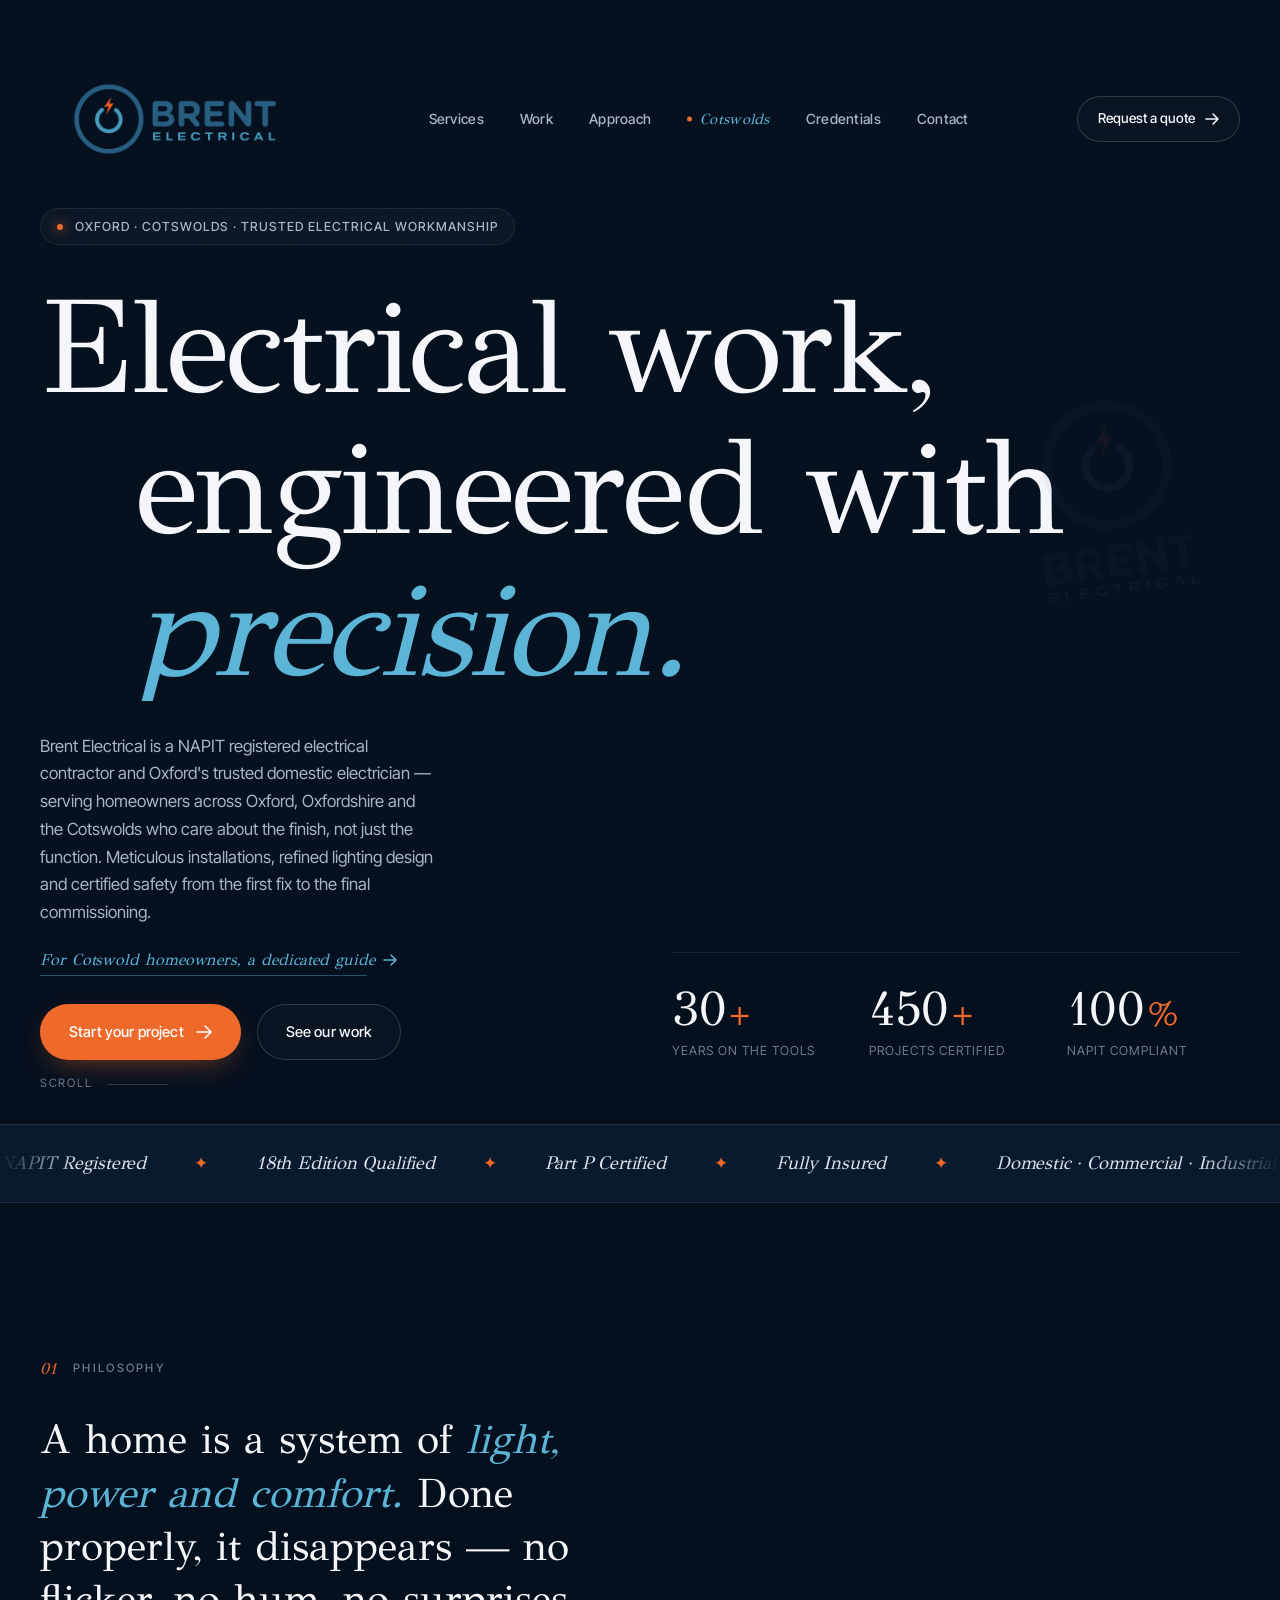
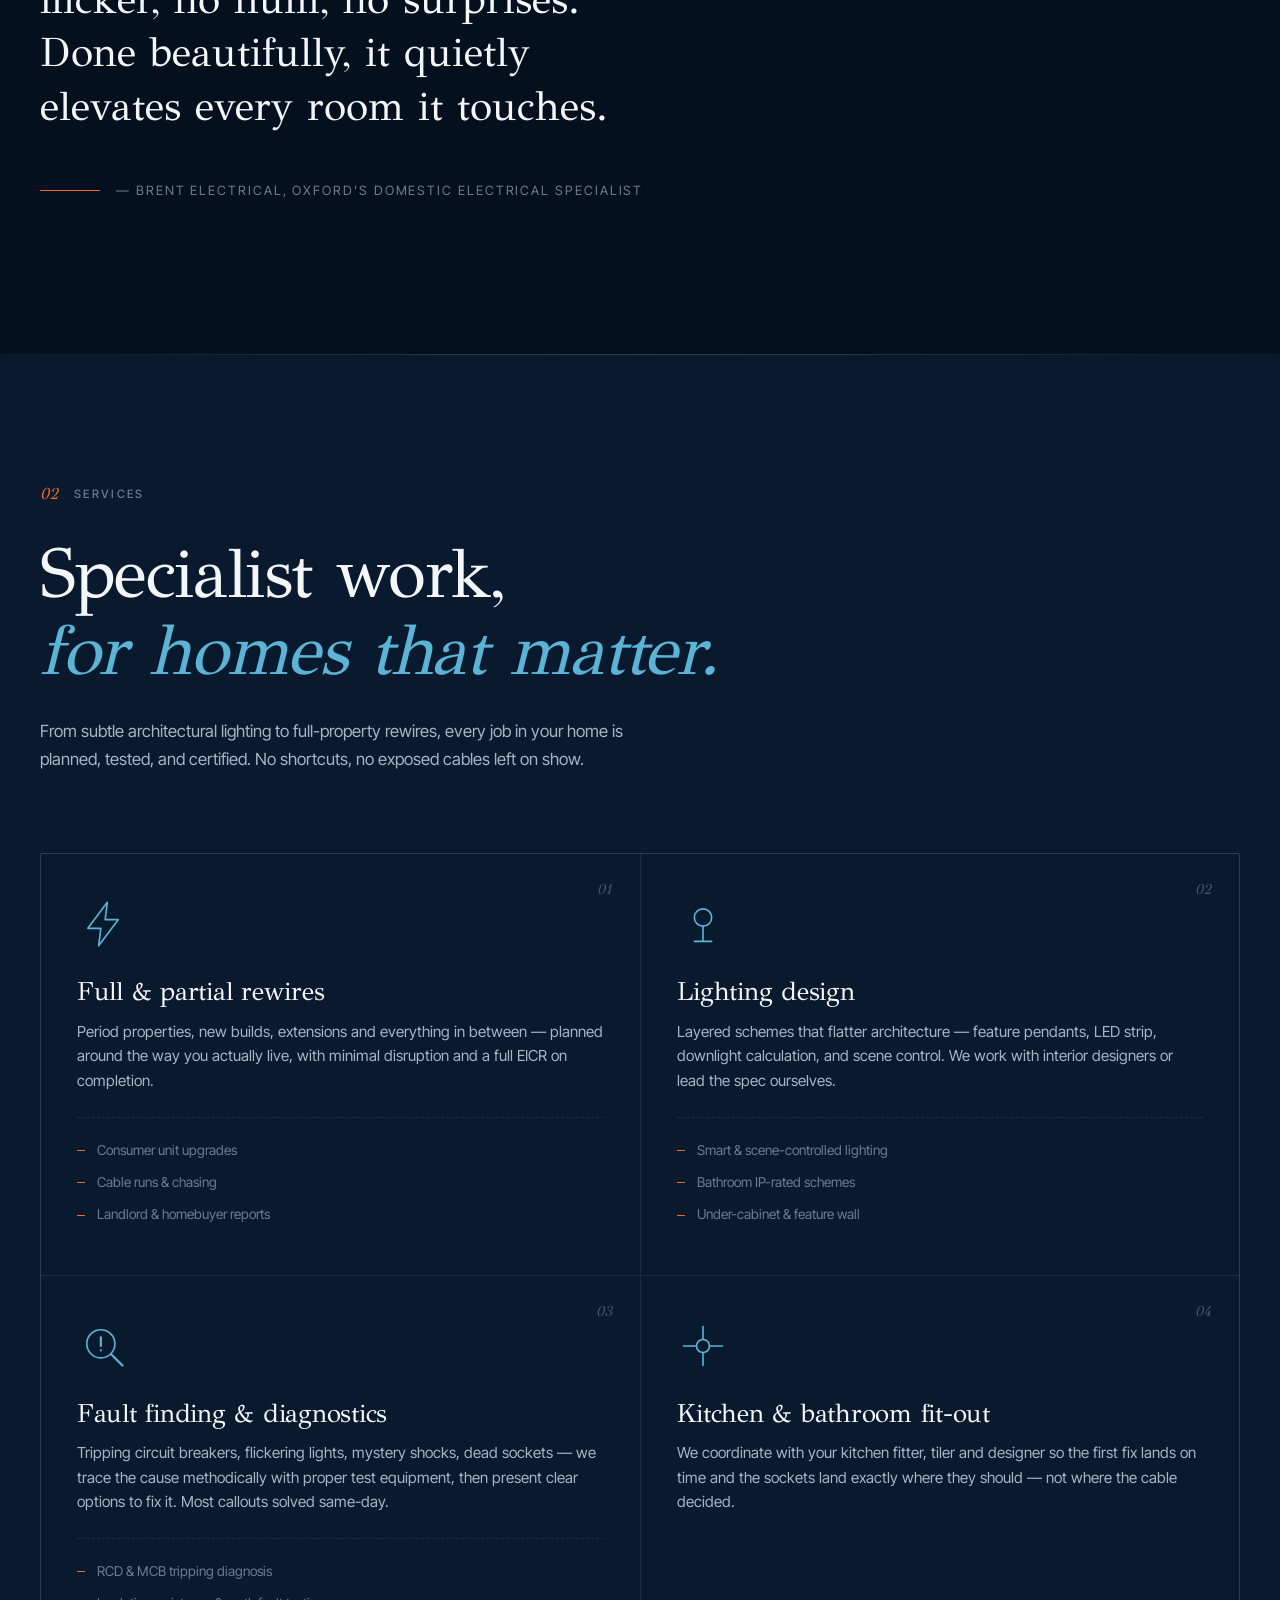
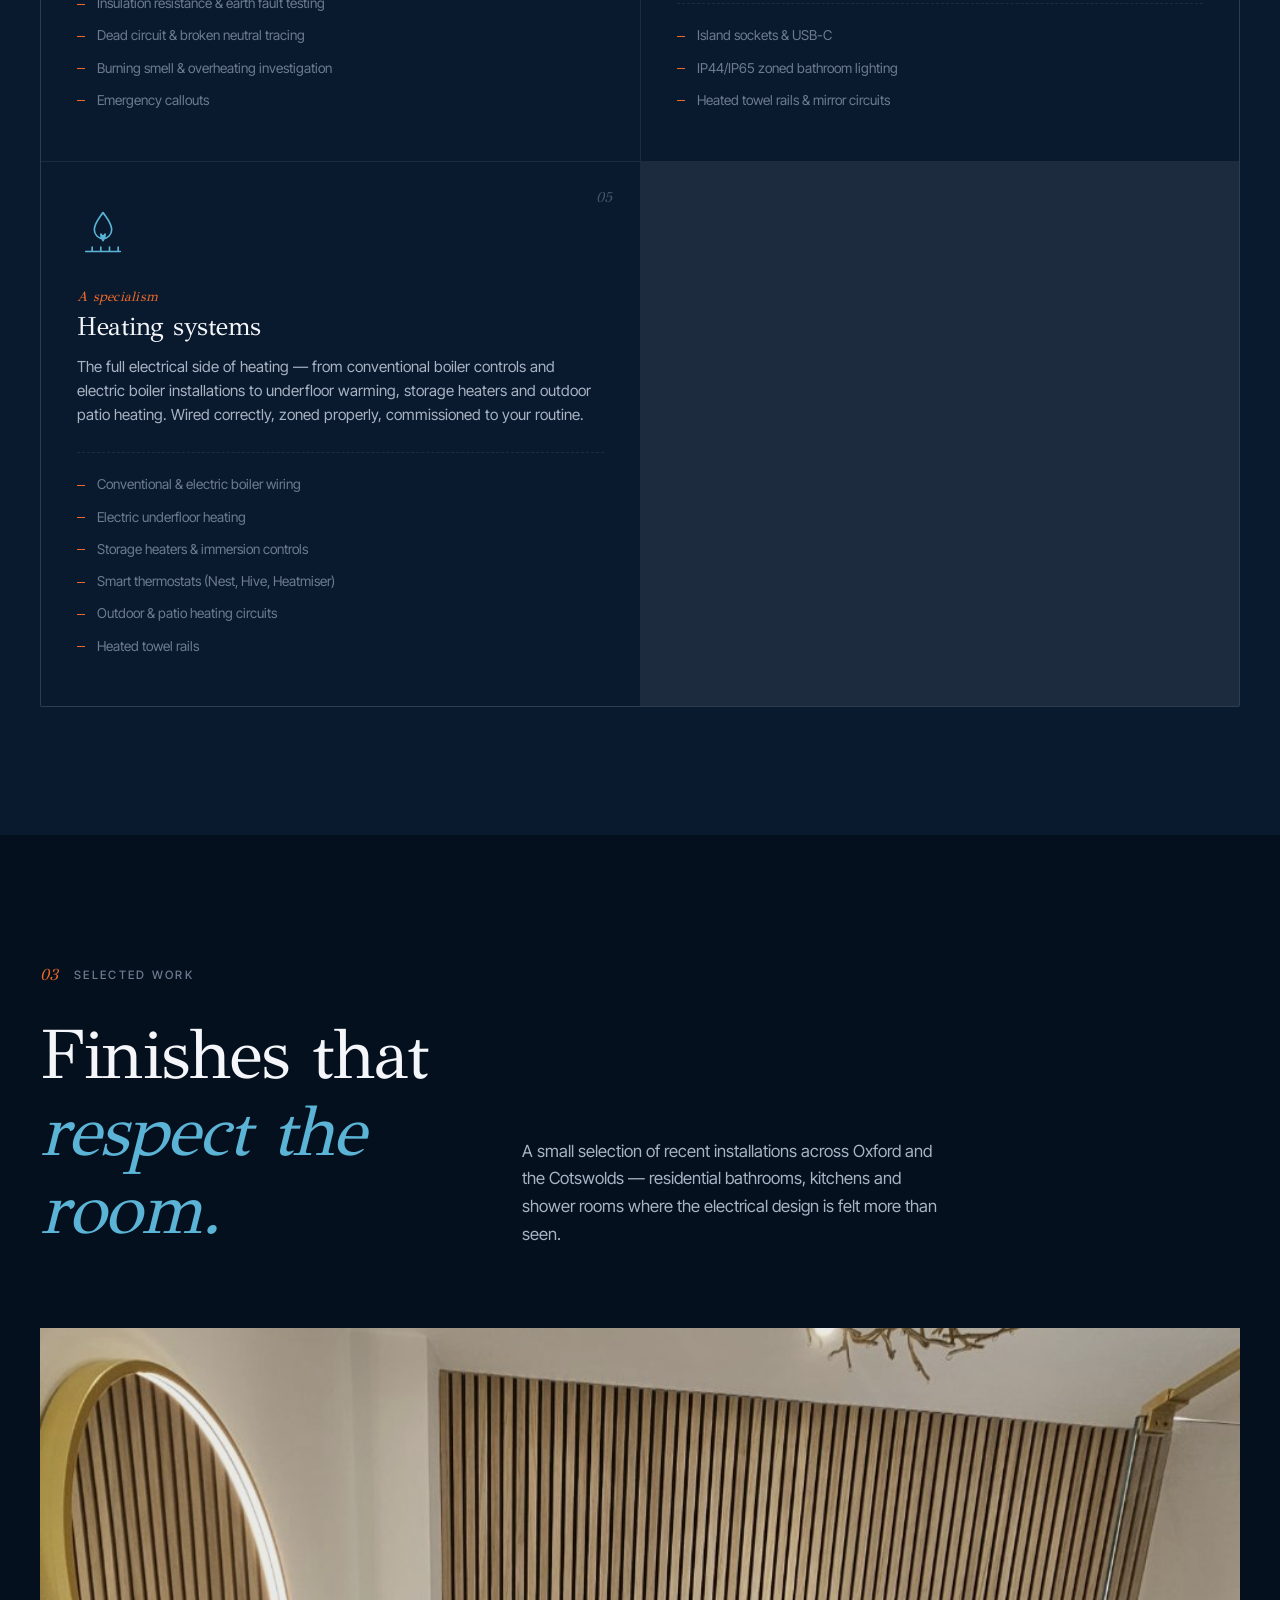
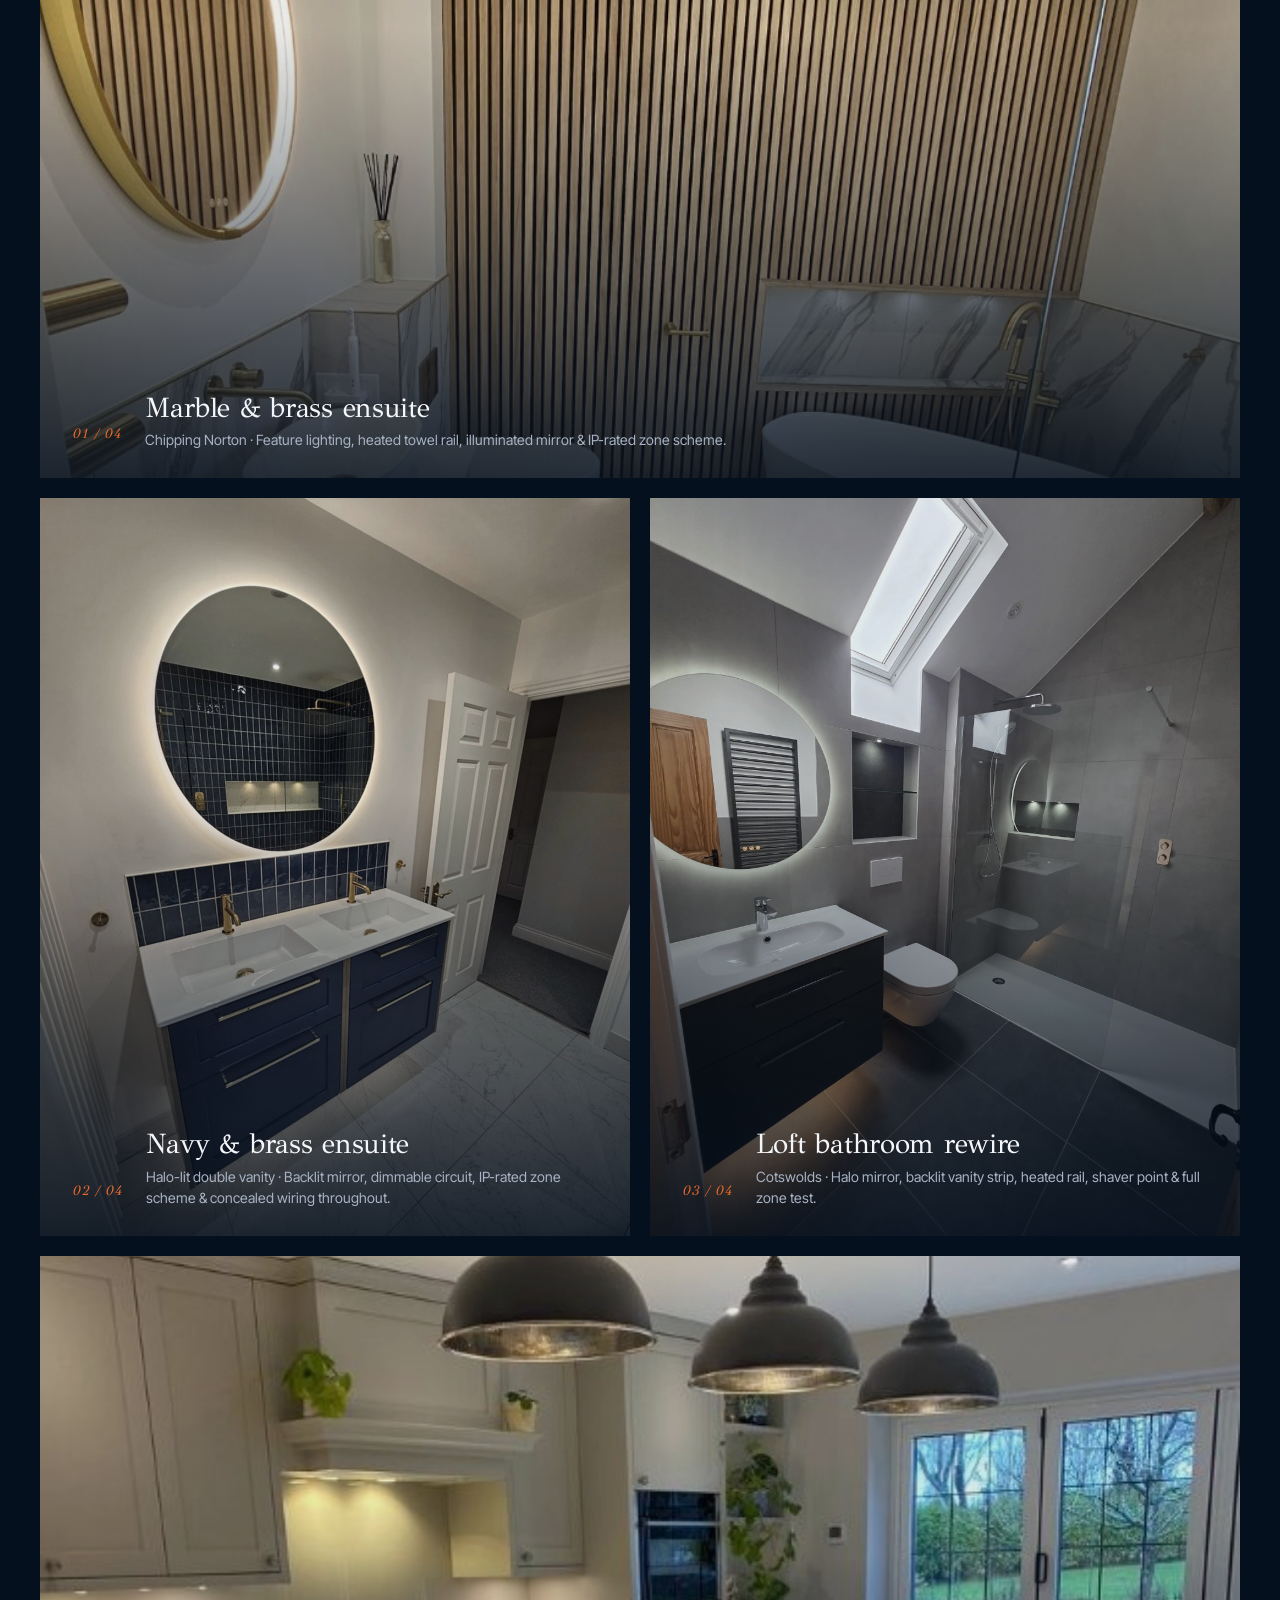
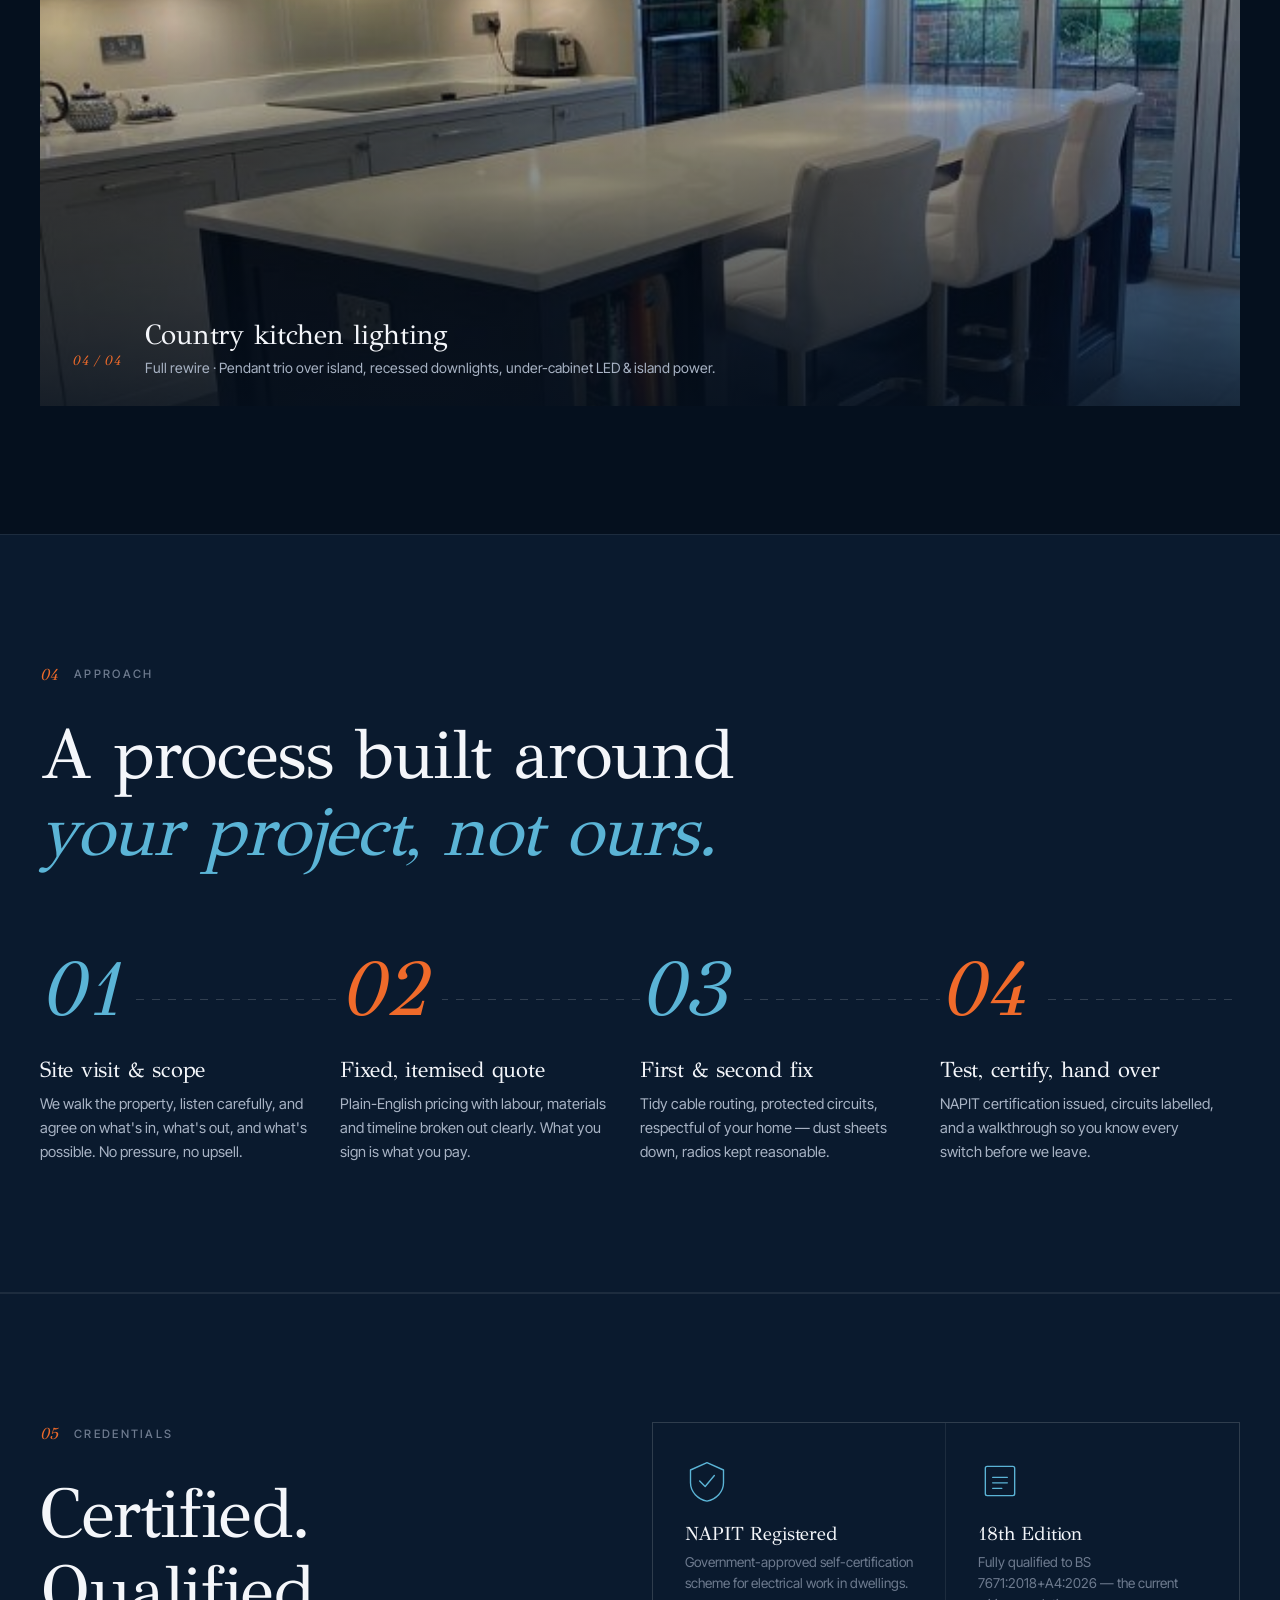
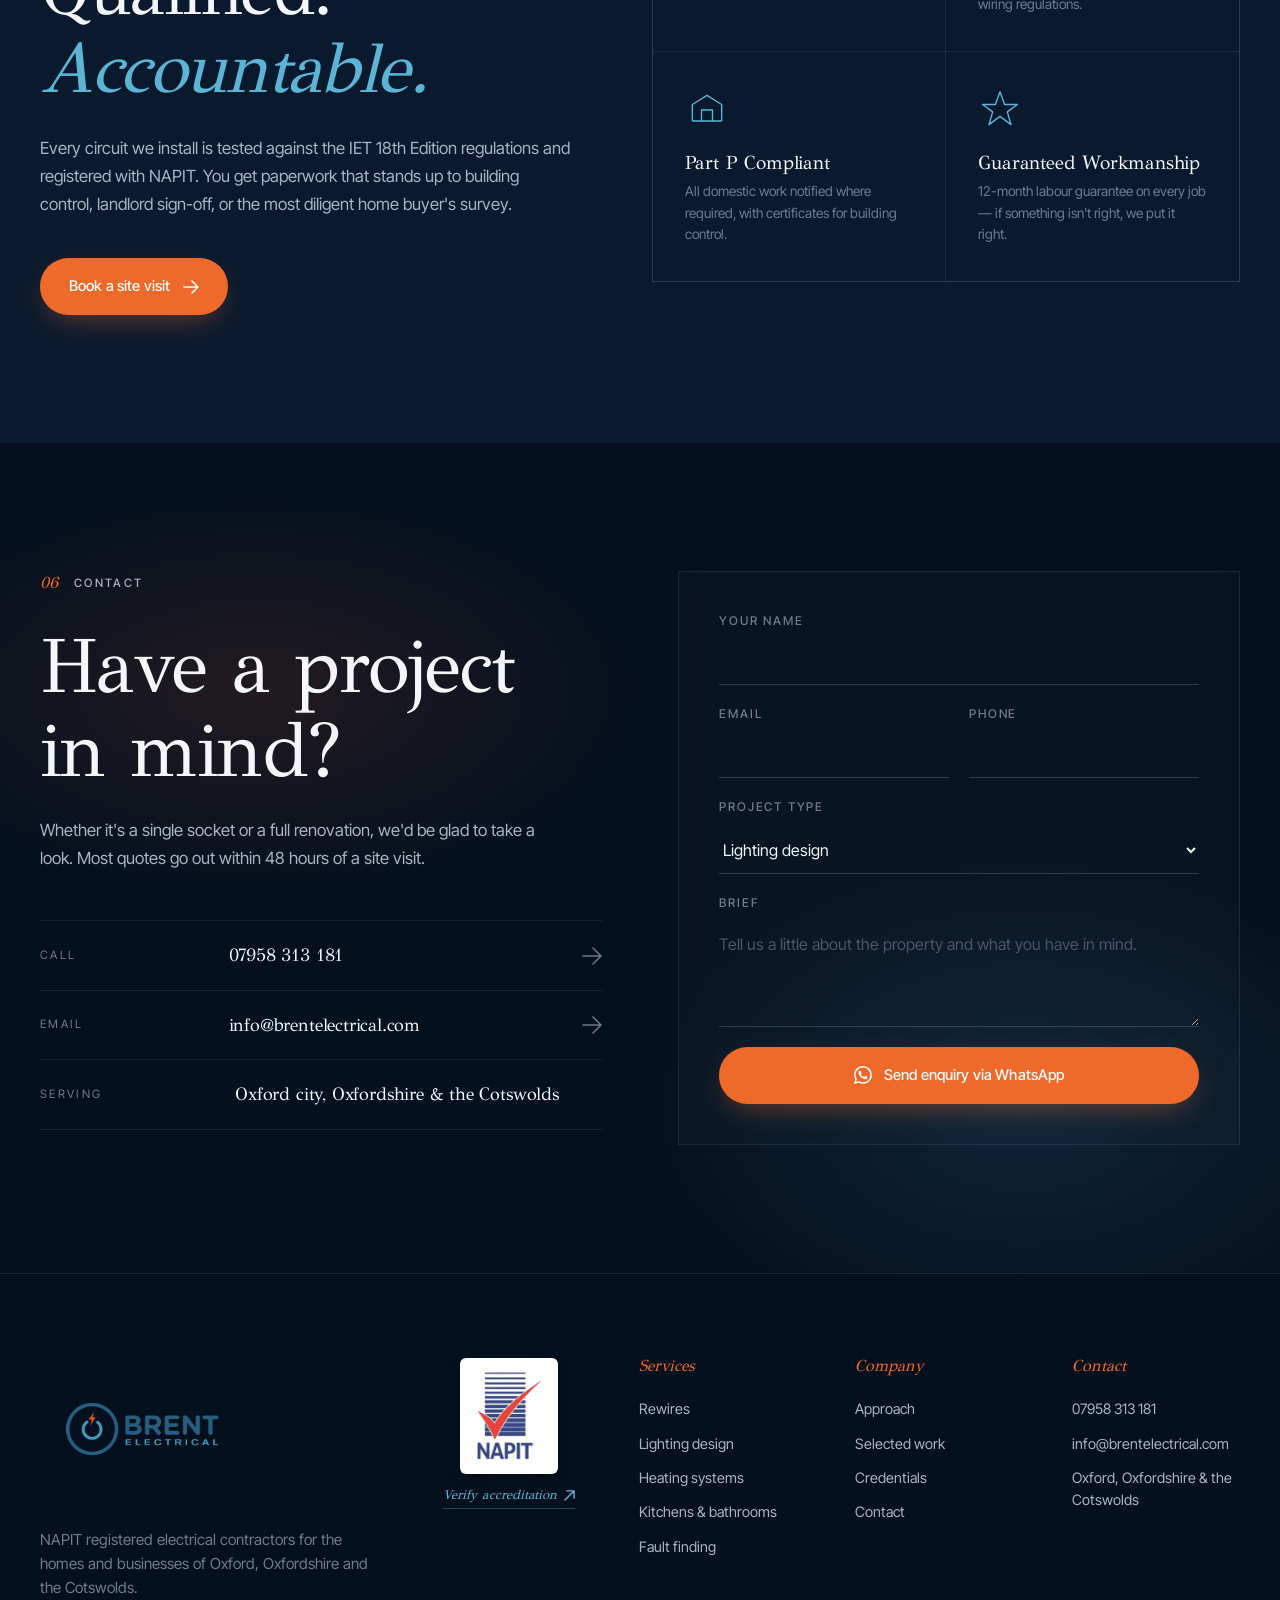
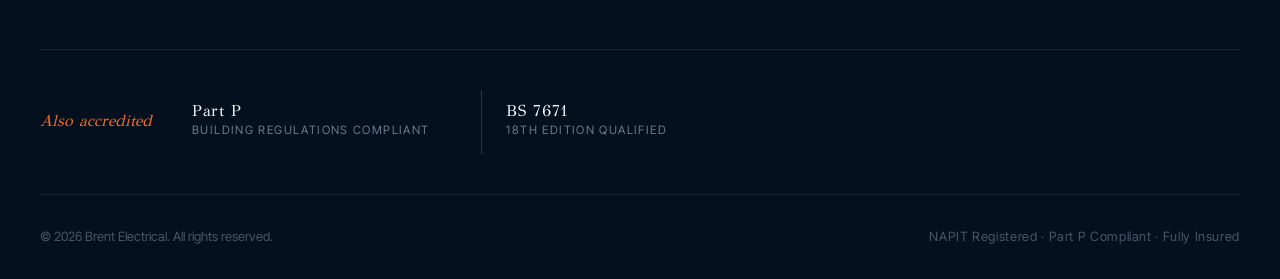
==== commit 4a6133af: "Update contact email to info@brentelectrical.com" ====
--- a/index.html
+++ b/index.html
@@ -424,9 +424,9 @@
             <div class="cm-value">07958 313 181</div>
             <svg width="20" height="20" viewBox="0 0 20 20" fill="none"><path d="M1 10h18M11 2l8 8-8 8" stroke="currentColor" stroke-width="1.5" stroke-linecap="round" stroke-linejoin="round"/></svg>
           </a>
-          <a href="mailto:brentelectrical@outlook.com" class="contact-method">
+          <a href="mailto:info@brentelectrical.com" class="contact-method">
             <div class="cm-label">Email</div>
-            <div class="cm-value">brentelectrical@outlook.com</div>
+            <div class="cm-value">info@brentelectrical.com</div>
             <svg width="20" height="20" viewBox="0 0 20 20" fill="none"><path d="M1 10h18M11 2l8 8-8 8" stroke="currentColor" stroke-width="1.5" stroke-linecap="round" stroke-linejoin="round"/></svg>
           </a>
           <div class="contact-method contact-method-static">
@@ -513,7 +513,7 @@
         <div class="footer-col">
           <h5>Contact</h5>
           <a href="tel:07958313181">07958 313 181</a>
-          <a href="mailto:brentelectrical@outlook.com">brentelectrical@outlook.com</a>
+          <a href="mailto:info@brentelectrical.com">info@brentelectrical.com</a>
           <span>Oxford, Oxfordshire &amp; the Cotswolds</span>
         </div>
       </div>
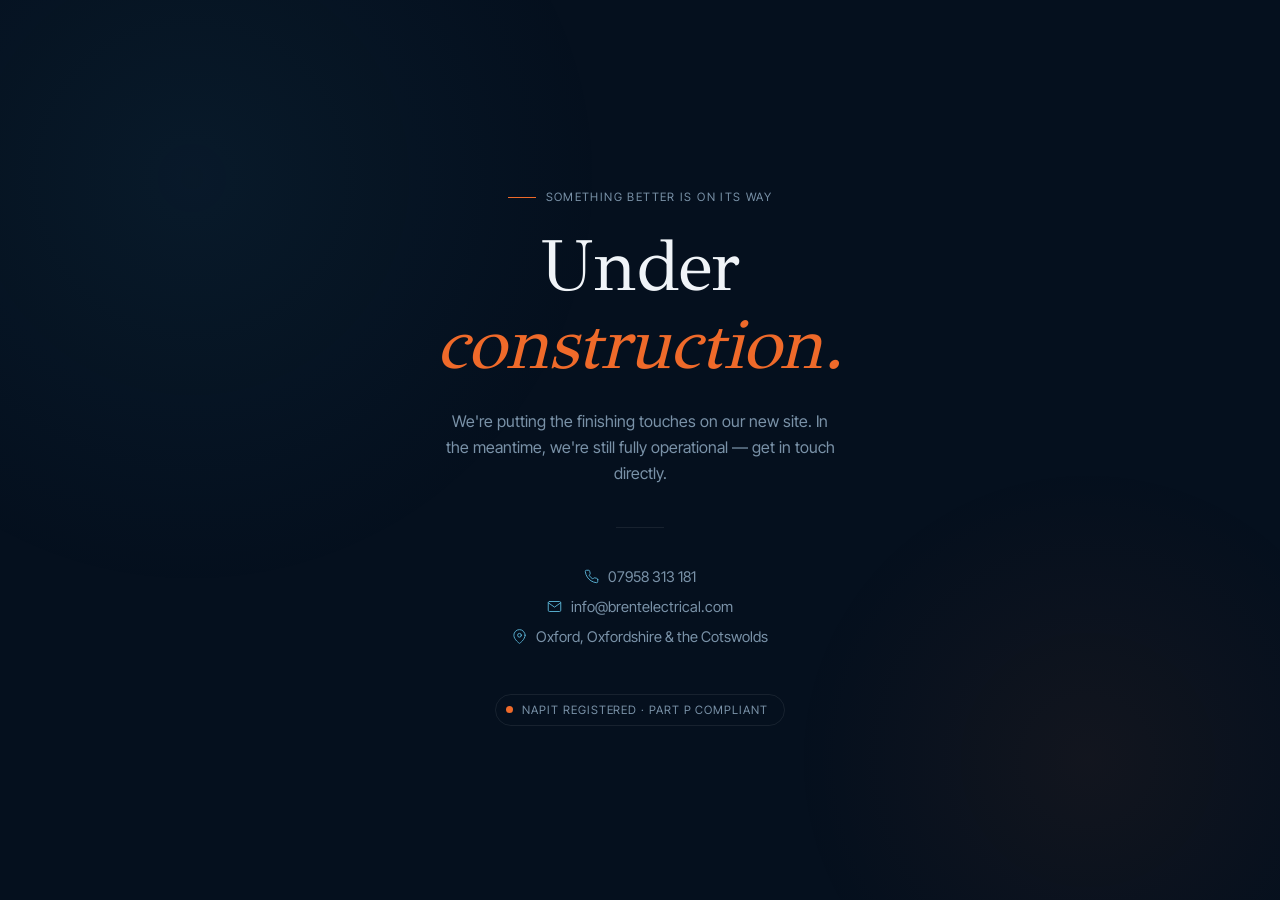
==== commit b316069c: "Rename index-under-construction.html to index.html" ====
--- a/index.html
+++ b/index.html
@@ -3,541 +3,221 @@
 <head>
 <meta charset="UTF-8" />
 <meta name="viewport" content="width=device-width, initial-scale=1.0" />
-<title>Brent Electrical — Oxfordshire's Premium Electrician</title>
-<meta name="description" content="NAPIT registered electricians serving Oxford, Oxfordshire and the Cotswolds. Meticulous workmanship for premium homes and businesses — rewires, lighting design, smart homes." />
-<link rel="canonical" href="https://raulene-git.github.io/Brent-Electrical/" />
-<link rel="icon" type="image/png" href="assets/logo-stacked.png" />
-
-<!-- Fonts: GFS Didot (editorial serif display) + Inter Tight for body -->
+<title>Brent Electrical — Coming Soon</title>
+<meta name="description" content="Brent Electrical — NAPIT registered electricians serving Oxford, Oxfordshire and the Cotswolds. Website coming soon." />
 <link rel="preconnect" href="https://fonts.googleapis.com" />
 <link rel="preconnect" href="https://fonts.gstatic.com" crossorigin />
-<link href="https://fonts.googleapis.com/css2?family=GFS+Didot&family=Inter+Tight:wght@300;400;500;600;700&display=swap" rel="stylesheet" />
-
-<link rel="stylesheet" href="styles.css" />
+<link href="https://fonts.googleapis.com/css2?family=GFS+Didot&family=Inter+Tight:wght@300;400;500&display=swap" rel="stylesheet" />
+<style>
+  *, *::before, *::after { box-sizing: border-box; margin: 0; padding: 0; }
+
+  :root {
+    --navy:   #05101e;
+    --navy-2: #0a1a2e;
+    --ember:  #ef6a2a;
+    --blue:   #5bb4d6;
+    --ink-1:  #f0f4f8;
+    --ink-3:  #7a92a8;
+    --line:   rgba(255,255,255,0.08);
+  }
+
+  html, body {
+    height: 100%;
+  }
+
+  body {
+    background: var(--navy);
+    color: var(--ink-1);
+    font-family: 'Inter Tight', sans-serif;
+    min-height: 100vh;
+    display: flex;
+    flex-direction: column;
+    align-items: center;
+    justify-content: center;
+    padding: 2rem;
+    position: relative;
+    overflow: hidden;
+  }
+
+  /* Subtle background glow */
+  body::before {
+    content: '';
+    position: fixed;
+    top: -30%;
+    left: -20%;
+    width: 70vw;
+    height: 70vw;
+    background: radial-gradient(ellipse, rgba(61,155,201,0.07) 0%, transparent 65%);
+    pointer-events: none;
+  }
+  body::after {
+    content: '';
+    position: fixed;
+    bottom: -20%;
+    right: -10%;
+    width: 50vw;
+    height: 50vw;
+    background: radial-gradient(ellipse, rgba(239,106,42,0.06) 0%, transparent 65%);
+    pointer-events: none;
+  }
+
+  .wrap {
+    position: relative;
+    z-index: 1;
+    text-align: center;
+    max-width: 600px;
+    width: 100%;
+  }
+
+  /* Eyebrow */
+  .eyebrow {
+    display: inline-flex;
+    align-items: center;
+    gap: 0.6rem;
+    font-size: 0.72rem;
+    letter-spacing: 0.12em;
+    text-transform: uppercase;
+    color: var(--ink-3);
+    margin-bottom: 1.5rem;
+    padding-top: 1rem;
+  }
+  .eyebrow::before {
+    content: '';
+    display: block;
+    width: 28px;
+    height: 1px;
+    background: var(--ember);
+  }
+
+  /* Headline */
+  h1 {
+    font-family: 'GFS Didot', Georgia, serif;
+    font-weight: 400;
+    font-size: clamp(2.4rem, 7vw, 4.5rem);
+    line-height: 1.08;
+    letter-spacing: -0.01em;
+    color: var(--ink-1);
+    margin-bottom: 1.5rem;
+  }
+  h1 em {
+    font-style: italic;
+    color: var(--ember);
+  }
+
+  /* Subtext */
+  .sub {
+    font-size: 1rem;
+    line-height: 1.65;
+    color: var(--ink-3);
+    max-width: 44ch;
+    margin: 0 auto 2.5rem;
+  }
+
+  /* Divider */
+  .divider {
+    width: 48px;
+    height: 1px;
+    background: var(--line);
+    margin: 0 auto 2.5rem;
+  }
+
+  /* Contact row */
+  .contacts {
+    display: flex;
+    flex-direction: column;
+    align-items: center;
+    gap: 0.75rem;
+  }
+  .contact-item {
+    display: flex;
+    align-items: center;
+    gap: 0.6rem;
+    font-size: 0.92rem;
+    color: var(--ink-3);
+    text-decoration: none;
+    transition: color 0.3s ease;
+  }
+  .contact-item:hover { color: var(--ink-1); }
+  .contact-item svg {
+    width: 15px;
+    height: 15px;
+    flex-shrink: 0;
+    color: var(--blue);
+  }
+
+  /* NAPIT badge */
+  .badge {
+    margin-top: 3rem;
+    display: inline-flex;
+    align-items: center;
+    gap: 0.6rem;
+    padding: 0.5rem 1rem 0.5rem 0.6rem;
+    border: 1px solid var(--line);
+    border-radius: 999px;
+    font-size: 0.72rem;
+    letter-spacing: 0.08em;
+    text-transform: uppercase;
+    color: var(--ink-3);
+  }
+  .badge-dot {
+    width: 7px;
+    height: 7px;
+    border-radius: 50%;
+    background: var(--ember);
+    flex-shrink: 0;
+  }
+
+  @media (max-width: 480px) {
+    h1 { font-size: clamp(2rem, 10vw, 2.8rem); }
+  }
+</style>
 </head>
 <body>
-
-<!-- Grain overlay for filmic depth -->
-<div class="grain" aria-hidden="true"></div>
-
-<!-- Navigation -->
-<header class="nav" id="nav">
-  <div class="nav-inner">
-    <a href="#top" class="nav-logo" aria-label="Brent Electrical home">
-      <img src="assets/logo-horizontal.png" alt="Brent Electrical" />
+<div class="wrap">
+
+  <!-- Eyebrow -->
+  <div class="eyebrow">Something better is on its way</div>
+
+  <!-- Headline -->
+  <h1>Under<br/><em>construction.</em></h1>
+
+  <!-- Sub -->
+  <p class="sub">
+    We're putting the finishing touches on our new site. In the meantime, we're still fully operational — get in touch directly.
+  </p>
+
+  <div class="divider"></div>
+
+  <!-- Contact -->
+  <div class="contacts">
+    <a href="tel:07958313181" class="contact-item">
+      <svg viewBox="0 0 24 24" fill="none" stroke="currentColor" stroke-width="1.5" stroke-linecap="round">
+        <path d="M22 16.92v3a2 2 0 01-2.18 2 19.79 19.79 0 01-8.63-3.07 19.5 19.5 0 01-6-6A19.79 19.79 0 012.12 4.18 2 2 0 014.11 2h3a2 2 0 012 1.72c.127.96.361 1.903.7 2.81a2 2 0 01-.45 2.11L8.09 9.91a16 16 0 006 6l1.27-1.27a2 2 0 012.11-.45c.907.339 1.85.573 2.81.7A2 2 0 0122 16.92z"/>
+      </svg>
+      07958 313 181
     </a>
-    <nav class="nav-links" aria-label="Main navigation">
-      <a href="#services">Services</a>
-      <a href="#work">Work</a>
-      <a href="#approach">Approach</a>
-      <a href="cotswolds/" class="nav-cotswold">Cotswolds</a>
-      <a href="#trust">Credentials</a>
-      <a href="#contact">Contact</a>
-    </nav>
-    <a href="#contact" class="nav-cta">
-      <span>Request a quote</span>
-      <svg width="14" height="14" viewBox="0 0 14 14" fill="none"><path d="M1 7h12M8 2l5 5-5 5" stroke="currentColor" stroke-width="1.5" stroke-linecap="round" stroke-linejoin="round"/></svg>
+    <a href="mailto:info@brentelectrical.com" class="contact-item">
+      <svg viewBox="0 0 24 24" fill="none" stroke="currentColor" stroke-width="1.5" stroke-linecap="round">
+        <path d="M4 4h16c1.1 0 2 .9 2 2v12a2 2 0 01-2 2H4a2 2 0 01-2-2V6c0-1.1.9-2 2-2z"/>
+        <path d="M22 6l-10 7L2 6"/>
+      </svg>
+      info@brentelectrical.com
     </a>
-    <button class="nav-burger" aria-label="Open menu" id="burger">
-      <span></span><span></span>
-    </button>
-  </div>
-  <div class="nav-mobile" id="navMobile">
-    <a href="#services">Services</a>
-    <a href="#work">Work</a>
-    <a href="#approach">Approach</a>
-    <a href="cotswolds/" class="nav-cotswold">Cotswolds</a>
-    <a href="#trust">Credentials</a>
-    <a href="#contact">Contact</a>
-    <a href="#contact" class="nav-mobile-cta">Request a quote →</a>
-  </div>
-</header>
-
-<!-- HERO -->
-<section class="hero" id="top">
-  <div class="hero-ambient"></div>
-  <div class="hero-grid">
-    <div class="hero-meta">
-      <div class="hero-eyebrow">
-        <span class="dot"></span>
-        <span>Oxford · Cotswolds · Trusted electrical workmanship</span>
-      </div>
-    </div>
-
-    <div class="hero-headline">
-      <h1>
-        <span class="line line-1">Electrical work,</span>
-        <span class="line line-2">engineered with <em>precision.</em></span>
-      </h1>
-    </div>
-
-    <div class="hero-body">
-      <p>
-        Brent Electrical is a NAPIT registered electrical contractor and Oxford's
-        trusted domestic electrician — serving homeowners across Oxford, Oxfordshire
-        and the Cotswolds who care about the finish, not just the function. Meticulous
-        installations, refined lighting design and certified safety from the first fix
-        to the final commissioning.
-      </p>
-      <a href="cotswolds/" class="hero-inline-link">
-        <span>For Cotswold homeowners, a dedicated guide</span>
-        <svg width="14" height="14" viewBox="0 0 14 14" fill="none" aria-hidden="true"><path d="M1 7h12M8 2l5 5-5 5" stroke="currentColor" stroke-width="1.5" stroke-linecap="round" stroke-linejoin="round"/></svg>
-      </a>
-      <div class="hero-cta-row">
-        <a href="#contact" class="btn btn-primary">
-          <span>Start your project</span>
-          <svg width="16" height="16" viewBox="0 0 16 16" fill="none"><path d="M1 8h14M9 2l6 6-6 6" stroke="currentColor" stroke-width="1.5" stroke-linecap="round" stroke-linejoin="round"/></svg>
-        </a>
-        <a href="#work" class="btn btn-ghost">
-          <span>See our work</span>
-        </a>
-      </div>
-    </div>
-
-    <div class="hero-stats">
-      <div class="stat">
-        <div class="stat-num"><span data-count="30">0</span><span class="plus">+</span></div>
-        <div class="stat-label">Years on the tools</div>
-      </div>
-      <div class="stat">
-        <div class="stat-num"><span data-count="450">0</span><span class="plus">+</span></div>
-        <div class="stat-label">Projects certified</div>
-      </div>
-      <div class="stat">
-        <div class="stat-num"><span data-count="100">0</span><span class="plus">%</span></div>
-        <div class="stat-label">NAPIT compliant</div>
-      </div>
-    </div>
-
-    <div class="hero-mark" aria-hidden="true">
-      <img src="assets/logo-stacked.png" alt="" />
+    <div class="contact-item">
+      <svg viewBox="0 0 24 24" fill="none" stroke="currentColor" stroke-width="1.5" stroke-linecap="round">
+        <path d="M21 10c0 7-9 13-9 13S3 17 3 10a9 9 0 0118 0z"/>
+        <circle cx="12" cy="10" r="3"/>
+      </svg>
+      Oxford, Oxfordshire &amp; the Cotswolds
     </div>
   </div>
 
-  <div class="hero-scroll">
-    <span>Scroll</span>
-    <div class="scroll-line"><div class="scroll-line-inner"></div></div>
+  <!-- Badge -->
+  <div class="badge">
+    <div class="badge-dot"></div>
+    NAPIT Registered · Part P Compliant
   </div>
-</section>
-
-<!-- MARQUEE / CREDENTIALS STRIP -->
-<section class="marquee" aria-label="Credentials">
-  <div class="marquee-track">
-    <span>NAPIT Registered</span><span class="sep">✦</span>
-    <span>18th Edition Qualified</span><span class="sep">✦</span>
-    <span>Part P Certified</span><span class="sep">✦</span>
-    <span>Fully Insured</span><span class="sep">✦</span>
-    <span>Domestic · Commercial · Industrial</span><span class="sep">✦</span>
-    <span>NAPIT Registered</span><span class="sep">✦</span>
-    <span>18th Edition Qualified</span><span class="sep">✦</span>
-    <span>Part P Certified</span><span class="sep">✦</span>
-    <span>Fully Insured</span><span class="sep">✦</span>
-    <span>Domestic · Commercial · Industrial</span><span class="sep">✦</span>
-    <span>NAPIT Registered</span><span class="sep">✦</span>
-    <span>18th Edition Qualified</span><span class="sep">✦</span>
-  </div>
-</section>
-
-<!-- INTRO / MANIFESTO -->
-<section class="manifesto reveal">
-  <div class="container">
-    <div class="section-label"><span>01</span><span>Philosophy</span></div>
-    <h2 class="manifesto-text">
-      A home is a system of <em>light, power and comfort.</em> Done properly, it disappears —
-      no flicker, no hum, no surprises. Done beautifully, it quietly elevates every room it touches.
-    </h2>
-    <div class="manifesto-signoff">
-      <span class="line-deco"></span>
-      <span>— Brent Electrical, Oxford's domestic electrical specialist</span>
-    </div>
-  </div>
-</section>
-
-<!-- SERVICES -->
-<section class="services" id="services">
-  <div class="container">
-    <div class="section-head">
-      <div class="section-label"><span>02</span><span>Services</span></div>
-      <h2 class="section-title">
-        Specialist work,<br/>
-        <em>for homes that matter.</em>
-      </h2>
-      <p class="section-sub">From subtle architectural lighting to full-property rewires, every job in your home is planned, tested, and certified. No shortcuts, no exposed cables left on show.</p>
-    </div>
-
-    <div class="services-grid">
-      <article class="service-card reveal" data-delay="0">
-        <div class="service-number">01</div>
-        <div class="service-icon">
-          <svg viewBox="0 0 48 48" fill="none"><path d="M28 4L10 28h12l-2 16 18-24H26l2-16z" stroke="currentColor" stroke-width="1.5" stroke-linejoin="round"/></svg>
-        </div>
-        <h3>Full &amp; partial rewires</h3>
-        <p>Period properties, new builds, extensions and everything in between — planned around the way you actually live, with minimal disruption and a full EICR on completion.</p>
-        <ul class="service-list">
-          <li>Consumer unit upgrades</li>
-          <li>Cable runs &amp; chasing</li>
-          <li>Landlord &amp; homebuyer reports</li>
-        </ul>
-      </article>
-
-      <article class="service-card reveal" data-delay="80">
-        <div class="service-number">02</div>
-        <div class="service-icon">
-          <svg viewBox="0 0 48 48" fill="none"><circle cx="24" cy="18" r="8" stroke="currentColor" stroke-width="1.5"/><path d="M24 26v14M16 40h16" stroke="currentColor" stroke-width="1.5" stroke-linecap="round"/></svg>
-        </div>
-        <h3>Lighting design</h3>
-        <p>Layered schemes that flatter architecture — feature pendants, LED strip, downlight calculation, and scene control. We work with interior designers or lead the spec ourselves.</p>
-        <ul class="service-list">
-          <li>Smart &amp; scene-controlled lighting</li>
-          <li>Bathroom IP-rated schemes</li>
-          <li>Under-cabinet &amp; feature wall</li>
-        </ul>
-      </article>
-
-      <article class="service-card reveal" data-delay="240">
-        <div class="service-number">03</div>
-        <div class="service-icon">
-          <svg viewBox="0 0 48 48" fill="none"><circle cx="22" cy="22" r="13" stroke="currentColor" stroke-width="1.5"/><path d="M32 32l10 10" stroke="currentColor" stroke-width="2" stroke-linecap="round"/><path d="M22 16v8M22 28h.01" stroke="currentColor" stroke-width="2" stroke-linecap="round"/></svg>
-        </div>
-        <h3>Fault finding &amp; diagnostics</h3>
-        <p>Tripping circuit breakers, flickering lights, mystery shocks, dead sockets — we trace the cause methodically with proper test equipment, then present clear options to fix it. Most callouts solved same-day.</p>
-        <ul class="service-list">
-          <li>RCD &amp; MCB tripping diagnosis</li>
-          <li>Insulation resistance &amp; earth fault testing</li>
-          <li>Dead circuit &amp; broken neutral tracing</li>
-          <li>Burning smell &amp; overheating investigation</li>
-          <li>Emergency callouts</li>
-        </ul>
-      </article>
-
-      <article class="service-card reveal" data-delay="320">
-        <div class="service-number">04</div>
-        <div class="service-icon">
-          <svg viewBox="0 0 48 48" fill="none"><path d="M24 6v12m0 12v12M6 24h12m12 0h12" stroke="currentColor" stroke-width="1.5" stroke-linecap="round"/><circle cx="24" cy="24" r="6" stroke="currentColor" stroke-width="1.5"/></svg>
-        </div>
-        <h3>Kitchen &amp; bathroom fit-out</h3>
-        <p>We coordinate with your kitchen fitter, tiler and designer so the first fix lands on time and the sockets land exactly where they should — not where the cable decided.</p>
-        <ul class="service-list">
-          <li>Island sockets &amp; USB-C</li>
-          <li>IP44/IP65 zoned bathroom lighting</li>
-          <li>Heated towel rails &amp; mirror circuits</li>
-        </ul>
-      </article>
-
-      <article class="service-card service-card-feature reveal" data-delay="400">
-        <div class="service-number">05</div>
-        <div class="service-feature-inner">
-          <div class="service-feature-head">
-            <div class="service-icon">
-              <svg viewBox="0 0 48 48" fill="none"><path d="M24 6c-4 6-8 10-8 16a8 8 0 0016 0c0-6-4-10-8-16z" stroke="currentColor" stroke-width="1.5" stroke-linejoin="round"/><path d="M24 32c-2-2-2-4-2-6 1 1 2 2 2 3 0-1 1-2 2-3 0 2 0 4-2 6z" stroke="currentColor" stroke-width="1.5" stroke-linejoin="round" fill="currentColor" fill-opacity="0.2"/><path d="M8 42h32M14 38v4M22 38v4M30 38v4M38 38v4" stroke="currentColor" stroke-width="1.5" stroke-linecap="round"/></svg>
-            </div>
-            <div>
-              <div class="service-feature-tag">A specialism</div>
-              <h3>Heating systems</h3>
-            </div>
-          </div>
-          <p>The full electrical side of heating — from conventional boiler controls and electric boiler installations to underfloor warming, storage heaters and outdoor patio heating. Wired correctly, zoned properly, commissioned to your routine.</p>
-          <ul class="service-list service-list-feature">
-            <li>Conventional &amp; electric boiler wiring</li>
-            <li>Electric underfloor heating</li>
-            <li>Storage heaters &amp; immersion controls</li>
-            <li>Smart thermostats (Nest, Hive, Heatmiser)</li>
-            <li>Outdoor &amp; patio heating circuits</li>
-            <li>Heated towel rails</li>
-          </ul>
-        </div>
-      </article>
-    </div>
-  </div>
-</section>
-
-<!-- FEATURED WORK -->
-<section class="work" id="work">
-  <div class="container">
-    <div class="section-head section-head-work">
-      <div>
-        <div class="section-label"><span>03</span><span>Selected Work</span></div>
-        <h2 class="section-title">Finishes that<br/><em>respect the room.</em></h2>
-      </div>
-      <p class="section-sub">A small selection of recent installations across Oxford and the Cotswolds — residential bathrooms, kitchens and shower rooms where the electrical design is felt more than seen.</p>
-    </div>
-
-    <div class="work-grid">
-      <figure class="work-item work-item-lg reveal">
-        <div class="work-img">
-          <img src="assets/project-1-bathroom-gold.png" alt="Luxury marble bathroom with brass fixtures and slatted wood feature wall" loading="lazy" class="img-focal-top"/>
-        </div>
-        <figcaption>
-          <div class="work-num">01 / 04</div>
-          <div class="work-info">
-            <h3>Marble &amp; brass ensuite</h3>
-            <p>Chipping Norton · Feature lighting, heated towel rail, illuminated mirror &amp; IP-rated zone scheme.</p>
-          </div>
-        </figcaption>
-      </figure>
-
-      <figure class="work-item work-item-sm reveal" data-delay="120">
-        <div class="work-img">
-          <img src="assets/project-2-bathroom-navy.jpg" alt="Navy-tiled bathroom with halo backlit mirror, brass taps and marble flooring" loading="lazy" class="img-focal-mirror"/>
-        </div>
-        <figcaption>
-          <div class="work-num">02 / 04</div>
-          <div class="work-info">
-            <h3>Navy &amp; brass ensuite</h3>
-            <p>Halo-lit double vanity · Backlit mirror, dimmable circuit, IP-rated zone scheme &amp; concealed wiring throughout.</p>
-          </div>
-        </figcaption>
-      </figure>
-
-      <figure class="work-item work-item-sm reveal" data-delay="200">
-        <div class="work-img">
-          <img src="assets/project-3-bathroom-grey.png" alt="Modern grey bathroom with backlit circular mirror and walk-in shower" loading="lazy" class="img-focal-center"/>
-        </div>
-        <figcaption>
-          <div class="work-num">03 / 04</div>
-          <div class="work-info">
-            <h3>Loft bathroom rewire</h3>
-            <p>Cotswolds · Halo mirror, backlit vanity strip, heated rail, shaver point &amp; full zone test.</p>
-          </div>
-        </figcaption>
-      </figure>
-
-      <figure class="work-item work-item-lg reveal" data-delay="280">
-        <div class="work-img">
-          <img src="assets/project-4-kitchen.png" alt="Shaker kitchen with navy island and industrial pendant lights" loading="lazy" class="img-focal-top"/>
-        </div>
-        <figcaption>
-          <div class="work-num">04 / 04</div>
-          <div class="work-info">
-            <h3>Country kitchen lighting</h3>
-            <p>Full rewire · Pendant trio over island, recessed downlights, under-cabinet LED &amp; island power.</p>
-          </div>
-        </figcaption>
-      </figure>
-    </div>
-  </div>
-</section>
-
-<!-- APPROACH / PROCESS -->
-<section class="approach" id="approach">
-  <div class="container">
-    <div class="section-head">
-      <div class="section-label"><span>04</span><span>Approach</span></div>
-      <h2 class="section-title">A process built around<br/><em>your project, not ours.</em></h2>
-    </div>
-
-    <ol class="process">
-      <li class="process-step reveal">
-        <div class="process-num">01</div>
-        <div class="process-body">
-          <h3>Site visit &amp; scope</h3>
-          <p>We walk the property, listen carefully, and agree on what's in, what's out, and what's possible. No pressure, no upsell.</p>
-        </div>
-      </li>
-      <li class="process-step reveal" data-delay="80">
-        <div class="process-num">02</div>
-        <div class="process-body">
-          <h3>Fixed, itemised quote</h3>
-          <p>Plain-English pricing with labour, materials and timeline broken out clearly. What you sign is what you pay.</p>
-        </div>
-      </li>
-      <li class="process-step reveal" data-delay="160">
-        <div class="process-num">03</div>
-        <div class="process-body">
-          <h3>First &amp; second fix</h3>
-          <p>Tidy cable routing, protected circuits, respectful of your home — dust sheets down, radios kept reasonable.</p>
-        </div>
-      </li>
-      <li class="process-step reveal" data-delay="240">
-        <div class="process-num">04</div>
-        <div class="process-body">
-          <h3>Test, certify, hand over</h3>
-          <p>NAPIT certification issued, circuits labelled, and a walkthrough so you know every switch before we leave.</p>
-        </div>
-      </li>
-    </ol>
-  </div>
-</section>
-
-<!-- TRUST / CREDENTIALS -->
-<section class="trust" id="trust">
-  <div class="container">
-    <div class="trust-grid">
-      <div class="trust-left">
-        <div class="section-label"><span>05</span><span>Credentials</span></div>
-        <h2 class="section-title">Certified.<br/>Qualified.<br/><em>Accountable.</em></h2>
-        <p class="section-sub">Every circuit we install is tested against the IET 18th Edition regulations and registered with NAPIT. You get paperwork that stands up to building control, landlord sign-off, or the most diligent home buyer's survey.</p>
-        <a href="#contact" class="btn btn-primary">
-          <span>Book a site visit</span>
-          <svg width="16" height="16" viewBox="0 0 16 16" fill="none"><path d="M1 8h14M9 2l6 6-6 6" stroke="currentColor" stroke-width="1.5" stroke-linecap="round" stroke-linejoin="round"/></svg>
-        </a>
-      </div>
-      <div class="trust-right">
-        <div class="credential">
-          <div class="credential-badge">
-            <svg viewBox="0 0 48 48" fill="none"><path d="M24 4l18 8v14c0 10-8 18-18 20-10-2-18-10-18-20V12l18-8z" stroke="currentColor" stroke-width="1.5" stroke-linejoin="round"/><path d="M16 24l6 6 10-12" stroke="currentColor" stroke-width="1.5" stroke-linecap="round" stroke-linejoin="round"/></svg>
-          </div>
-          <h4>NAPIT Registered</h4>
-          <p>Government-approved self-certification scheme for electrical work in dwellings.</p>
-        </div>
-        <div class="credential">
-          <div class="credential-badge">
-            <svg viewBox="0 0 48 48" fill="none"><rect x="8" y="8" width="32" height="32" rx="2" stroke="currentColor" stroke-width="1.5"/><path d="M16 20h16M16 26h16M16 32h10" stroke="currentColor" stroke-width="1.5" stroke-linecap="round"/></svg>
-          </div>
-          <h4>18th Edition</h4>
-          <p>Fully qualified to BS 7671:2018+A4:2026 — the current wiring regulations.</p>
-        </div>
-        <div class="credential">
-          <div class="credential-badge">
-            <svg viewBox="0 0 48 48" fill="none"><path d="M8 36V18l16-10 16 10v18" stroke="currentColor" stroke-width="1.5" stroke-linejoin="round"/><path d="M8 36h32M18 36V24h12v12" stroke="currentColor" stroke-width="1.5" stroke-linejoin="round"/></svg>
-          </div>
-          <h4>Part P Compliant</h4>
-          <p>All domestic work notified where required, with certificates for building control.</p>
-        </div>
-        <div class="credential">
-          <div class="credential-badge">
-            <svg viewBox="0 0 48 48" fill="none"><path d="M24 4l5 14h14l-11 8 4 14-12-9-12 9 4-14L5 18h14l5-14z" stroke="currentColor" stroke-width="1.5" stroke-linejoin="round"/></svg>
-          </div>
-          <h4>Guaranteed Workmanship</h4>
-          <p>12-month labour guarantee on every job — if something isn't right, we put it right.</p>
-        </div>
-      </div>
-    </div>
-  </div>
-</section>
-
-<!-- CONTACT CTA -->
-<section class="contact" id="contact">
-  <div class="contact-ambient"></div>
-  <div class="container">
-    <div class="contact-inner">
-      <div class="contact-left">
-        <div class="section-label light"><span>06</span><span>Contact</span></div>
-        <h2 class="contact-title">
-          Have a project<br/>in mind?
-        </h2>
-        <p class="contact-sub">Whether it's a single socket or a full renovation, we'd be glad to take a look. Most quotes go out within 48 hours of a site visit.</p>
-
-        <div class="contact-methods">
-          <a href="tel:07958313181" class="contact-method">
-            <div class="cm-label">Call</div>
-            <div class="cm-value">07958 313 181</div>
-            <svg width="20" height="20" viewBox="0 0 20 20" fill="none"><path d="M1 10h18M11 2l8 8-8 8" stroke="currentColor" stroke-width="1.5" stroke-linecap="round" stroke-linejoin="round"/></svg>
-          </a>
-          <a href="mailto:info@brentelectrical.com" class="contact-method">
-            <div class="cm-label">Email</div>
-            <div class="cm-value">info@brentelectrical.com</div>
-            <svg width="20" height="20" viewBox="0 0 20 20" fill="none"><path d="M1 10h18M11 2l8 8-8 8" stroke="currentColor" stroke-width="1.5" stroke-linecap="round" stroke-linejoin="round"/></svg>
-          </a>
-          <div class="contact-method contact-method-static">
-            <div class="cm-label">Serving</div>
-            <div class="cm-value">Oxford city, Oxfordshire &amp; the Cotswolds</div>
-          </div>
-        </div>
-      </div>
-
-      <form class="contact-form" id="contactForm" novalidate>
-        <div class="field">
-          <label for="name">Your name</label>
-          <input type="text" id="name" name="name" required />
-        </div>
-        <div class="field-row">
-          <div class="field">
-            <label for="email">Email</label>
-            <input type="email" id="email" name="email" required />
-          </div>
-          <div class="field">
-            <label for="phone">Phone</label>
-            <input type="tel" id="phone" name="phone" />
-          </div>
-        </div>
-        <div class="field">
-          <label for="type">Project type</label>
-          <select id="type" name="type">
-            <option>Lighting design</option>
-            <option>Full or partial rewire</option>
-            <option>Kitchen / bathroom fit-out</option>
-            <option>Heating systems</option>
-            <option>Fault finding &amp; diagnostics</option>
-            <option>Something else</option>
-          </select>
-        </div>
-        <div class="field">
-          <label for="message">Brief</label>
-          <textarea id="message" name="message" rows="4" placeholder="Tell us a little about the property and what you have in mind."></textarea>
-        </div>
-        <button type="submit" class="btn btn-primary btn-full">
-          <svg width="18" height="18" viewBox="0 0 24 24" fill="currentColor" aria-hidden="true"><path d="M17.472 14.382c-.297-.149-1.758-.867-2.03-.967-.273-.099-.471-.148-.67.15-.197.297-.767.966-.94 1.164-.173.199-.347.223-.644.075-.297-.15-1.255-.463-2.39-1.475-.883-.788-1.48-1.761-1.653-2.059-.173-.297-.018-.458.13-.606.134-.133.298-.347.446-.52.149-.174.198-.298.298-.497.099-.198.05-.371-.025-.52-.075-.149-.669-1.612-.916-2.207-.242-.579-.487-.5-.669-.51-.173-.008-.371-.01-.57-.01-.198 0-.52.074-.792.372-.272.297-1.04 1.016-1.04 2.479 0 1.462 1.065 2.875 1.213 3.074.149.198 2.096 3.2 5.077 4.487.709.306 1.262.489 1.694.625.712.227 1.36.195 1.871.118.571-.085 1.758-.719 2.006-1.413.248-.694.248-1.289.173-1.413-.074-.124-.272-.198-.57-.347m-5.421 7.403h-.004a9.87 9.87 0 01-5.031-1.378l-.361-.214-3.741.982.998-3.648-.235-.374a9.86 9.86 0 01-1.51-5.26c.001-5.45 4.436-9.884 9.888-9.884 2.64 0 5.122 1.03 6.988 2.898a9.825 9.825 0 012.893 6.994c-.003 5.45-4.437 9.884-9.885 9.884m8.413-18.297A11.815 11.815 0 0012.05 0C5.495 0 .16 5.335.157 11.892c0 2.096.547 4.142 1.588 5.945L.057 24l6.305-1.654a11.882 11.882 0 005.683 1.448h.005c6.554 0 11.89-5.335 11.893-11.893a11.821 11.821 0 00-3.48-8.413Z"/></svg>
-          <span>Send enquiry via WhatsApp</span>
-        </button>
-      </form>
-    </div>
-  </div>
-</section>
-
-<!-- FOOTER -->
-<footer class="footer">
-  <div class="container">
-    <div class="footer-top">
-      <div class="footer-brand">
-        <div class="footer-brand-main">
-          <img src="assets/logo-horizontal.png" alt="Brent Electrical" class="footer-brand-logo" />
-          <p>NAPIT registered electrical contractors for the homes and businesses of Oxford, Oxfordshire and the Cotswolds.</p>
-        </div>
-        <div class="footer-napit-wrap">
-          <a href="https://search.napit.org.uk/member/78226/brent-electrical" target="_blank" rel="noopener noreferrer" class="footer-napit" aria-label="View NAPIT accreditation for Brent Electrical">
-            <img src="assets/napit-logo.png" alt="NAPIT Registered" />
-          </a>
-          <a href="https://search.napit.org.uk/member/78226/brent-electrical" target="_blank" rel="noopener noreferrer" class="footer-napit-verify">
-            <span>Verify accreditation</span>
-            <svg width="11" height="11" viewBox="0 0 12 12" fill="none" aria-hidden="true"><path d="M3 1h8v8M11 1L1 11" stroke="currentColor" stroke-width="1.5" stroke-linecap="round" stroke-linejoin="round"/></svg>
-          </a>
-        </div>
-      </div>
-      <div class="footer-cols">
-        <div class="footer-col">
-          <h5>Services</h5>
-          <a href="#services">Rewires</a>
-          <a href="#services">Lighting design</a>
-          <a href="#services">Heating systems</a>
-          <a href="#services">Kitchens &amp; bathrooms</a>
-          <a href="#services">Fault finding</a>
-        </div>
-        <div class="footer-col">
-          <h5>Company</h5>
-          <a href="#approach">Approach</a>
-          <a href="#work">Selected work</a>
-          <a href="#trust">Credentials</a>
-          <a href="#contact">Contact</a>
-        </div>
-        <div class="footer-col">
-          <h5>Contact</h5>
-          <a href="tel:07958313181">07958 313 181</a>
-          <a href="mailto:info@brentelectrical.com">info@brentelectrical.com</a>
-          <span>Oxford, Oxfordshire &amp; the Cotswolds</span>
-        </div>
-      </div>
-    </div>
-    <div class="footer-accred">
-      <div class="footer-accred-label">Also accredited</div>
-      <div class="footer-accred-marks">
-        <div class="accred-mark">
-          <strong>Part P</strong>
-          <span>Building Regulations Compliant</span>
-        </div>
-        <div class="accred-mark">
-          <strong>BS 7671</strong>
-          <span>18th Edition Qualified</span>
-        </div>
-      </div>
-    </div>
-    <div class="footer-bottom">
-      <span>© <span id="year"></span> Brent Electrical. All rights reserved.</span>
-      <span class="footer-meta">NAPIT Registered · Part P Compliant · Fully Insured</span>
-    </div>
-  </div>
-</footer>
-
-<script src="script.js"></script>
+
+</div>
 </body>
 </html>
